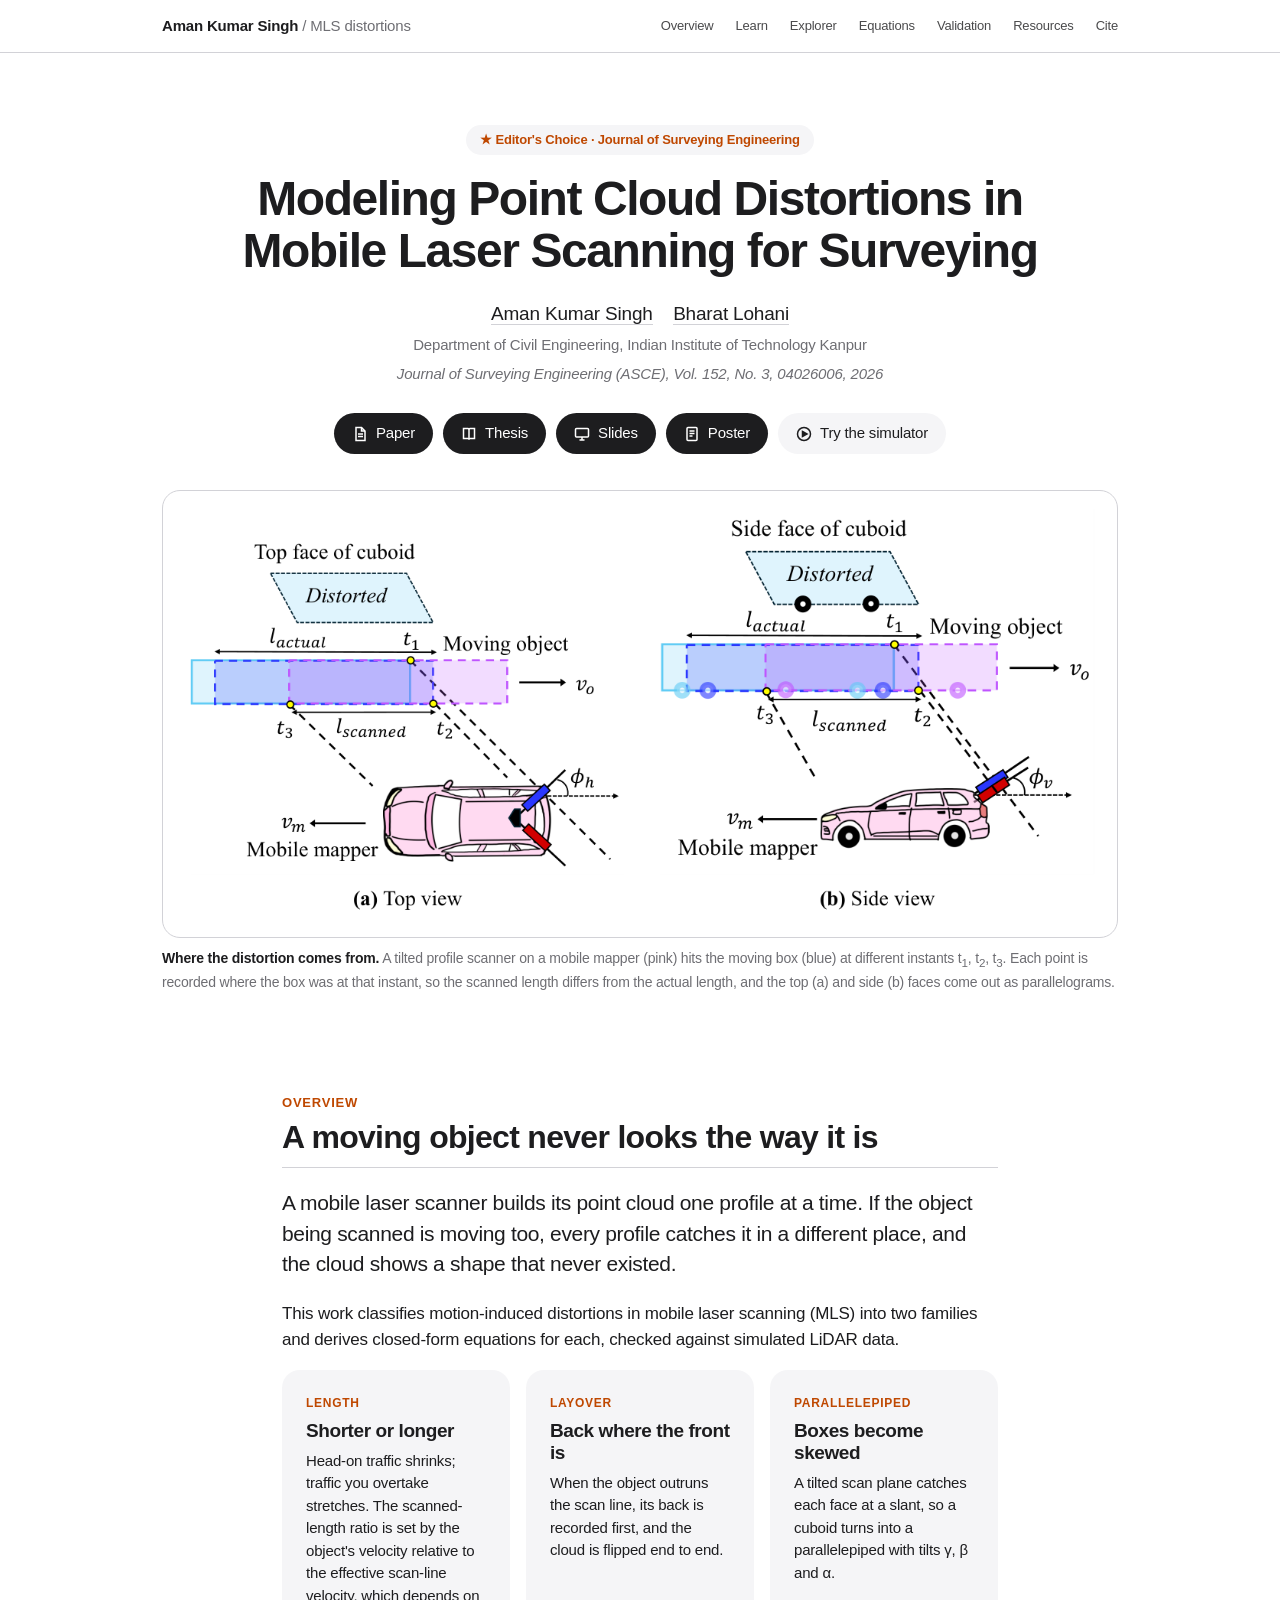
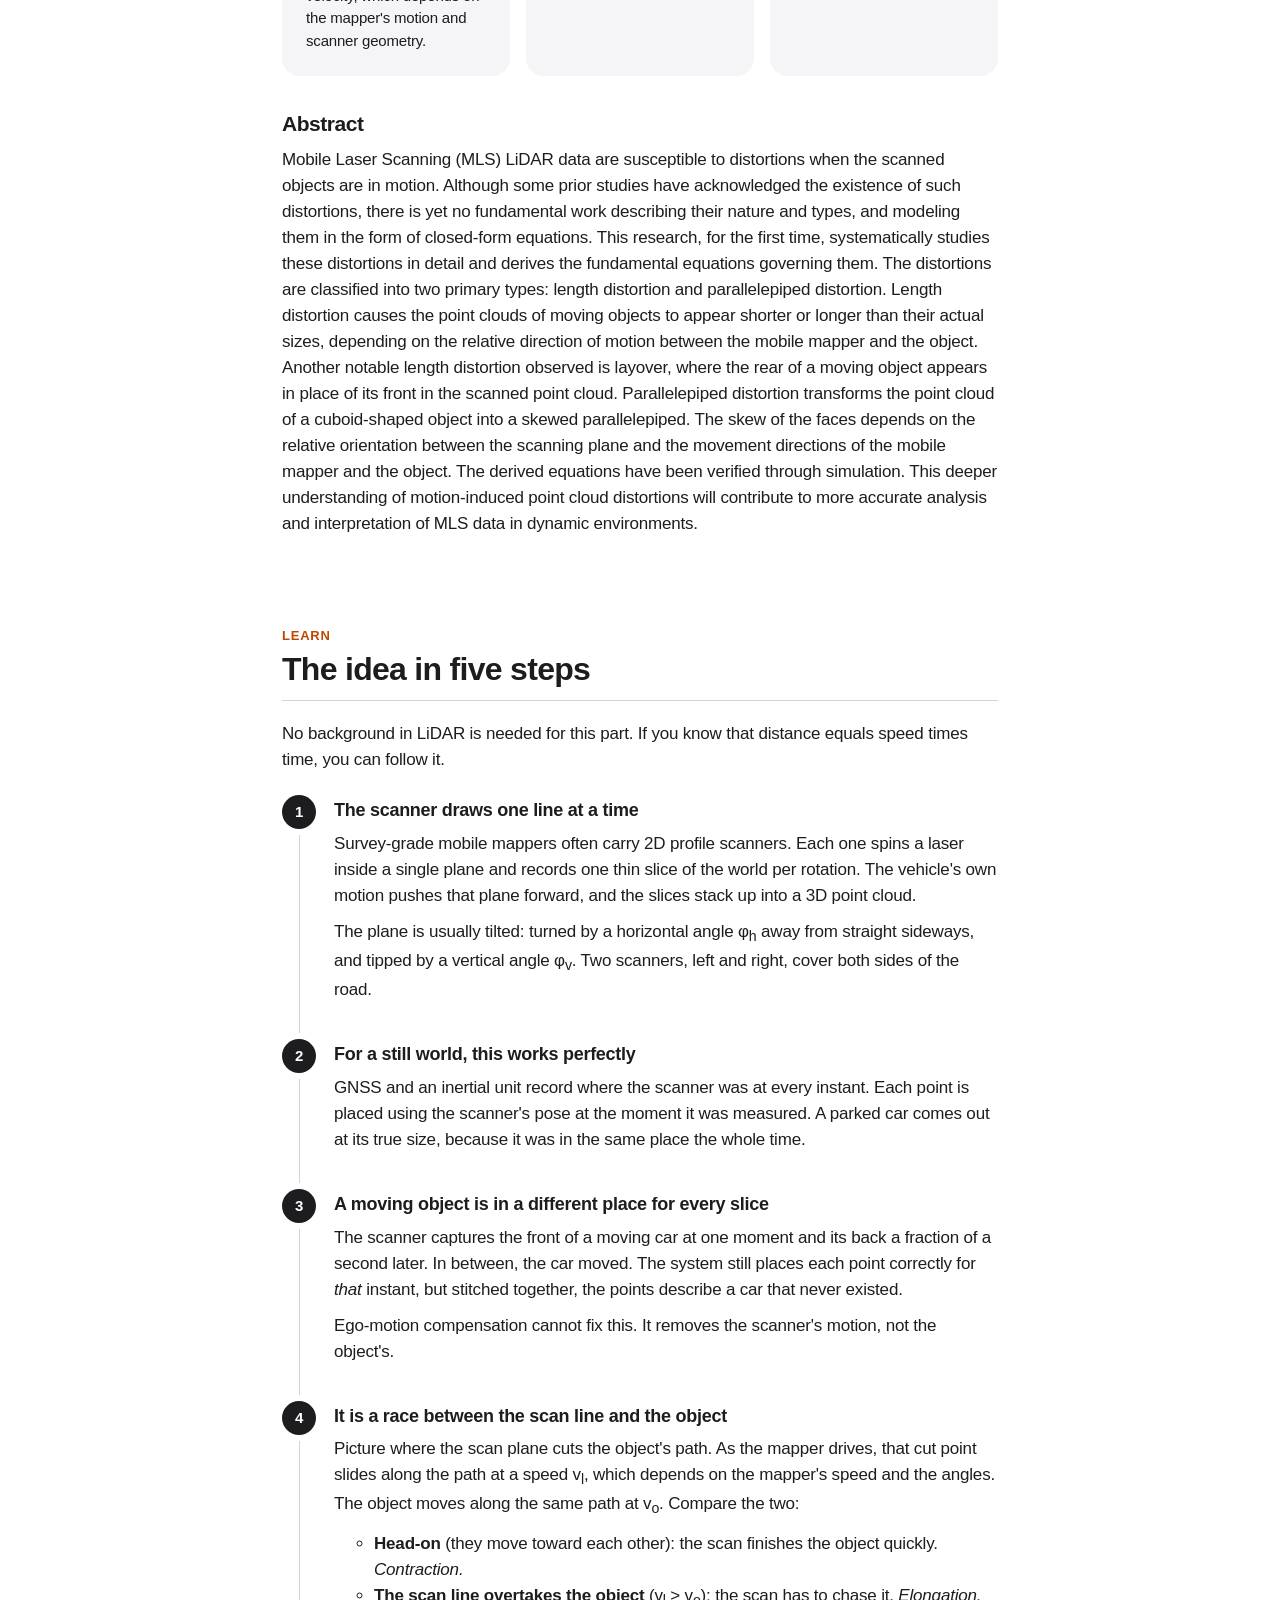
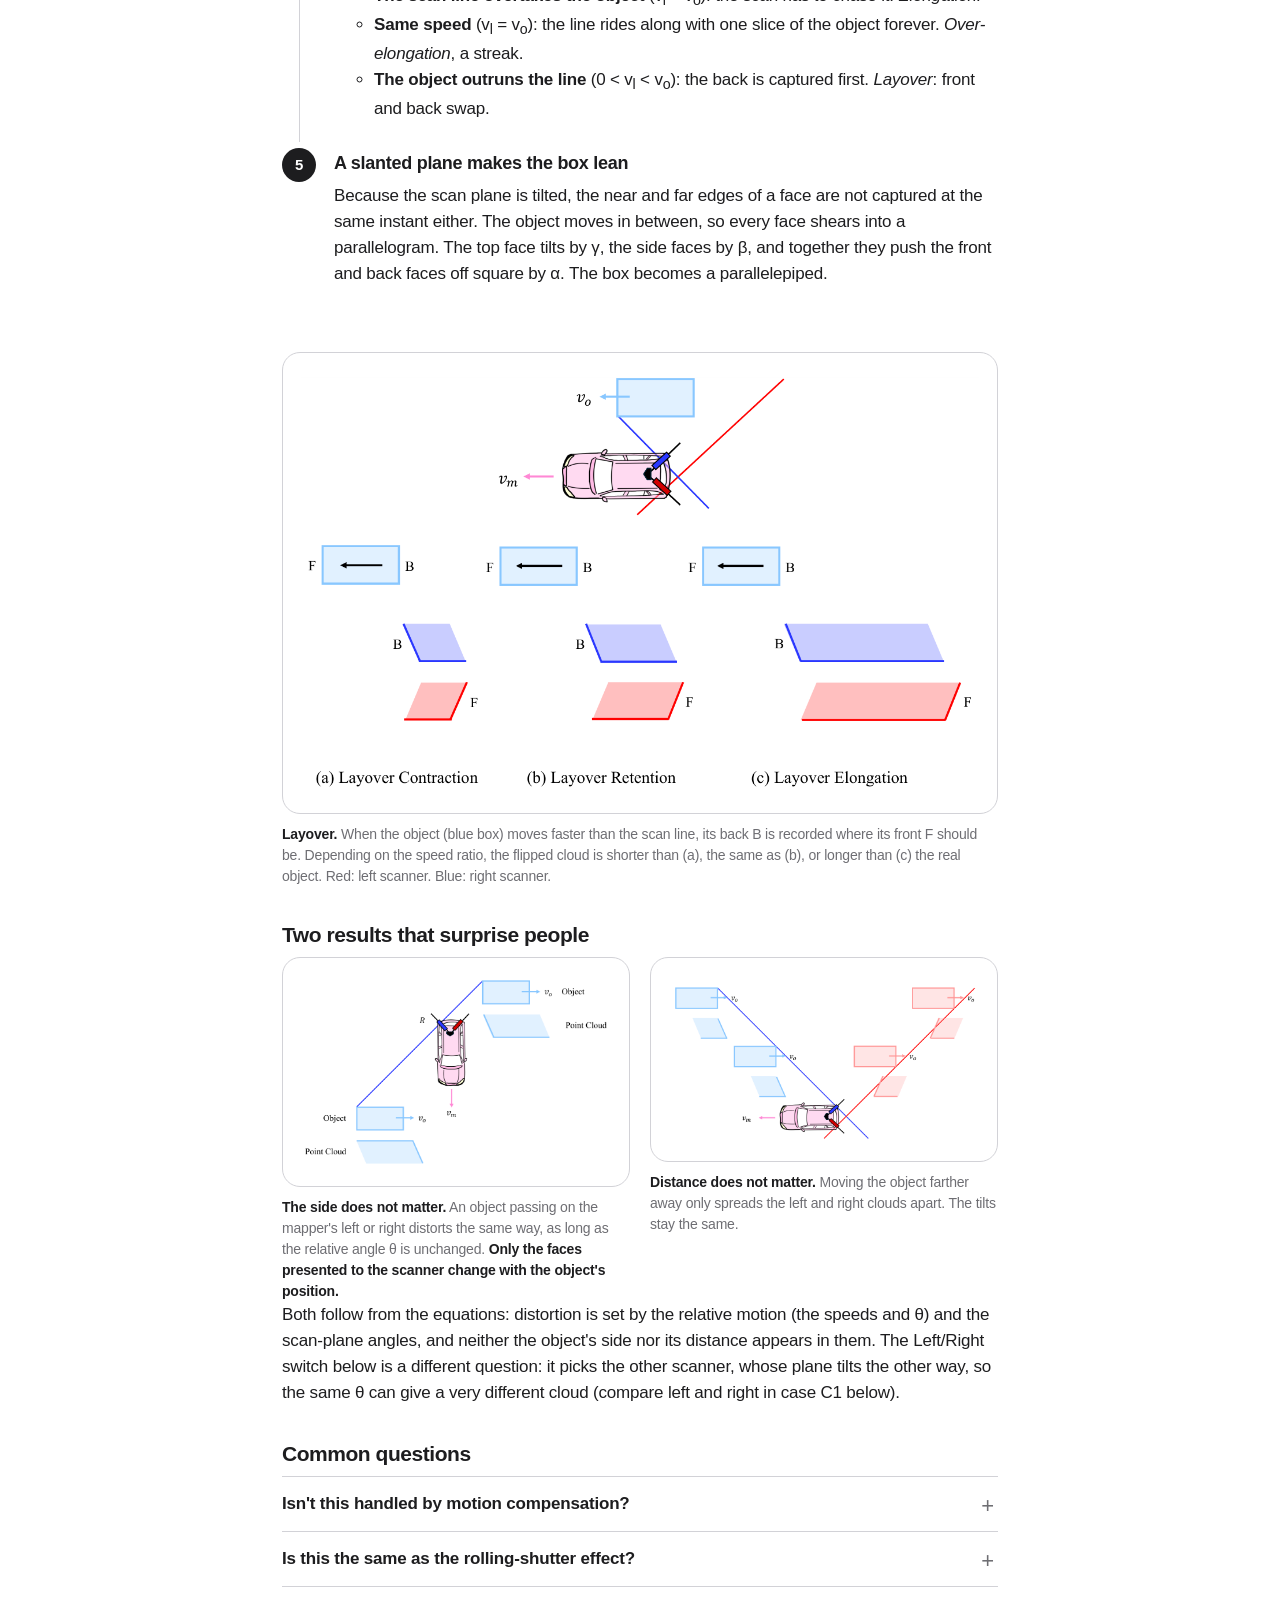
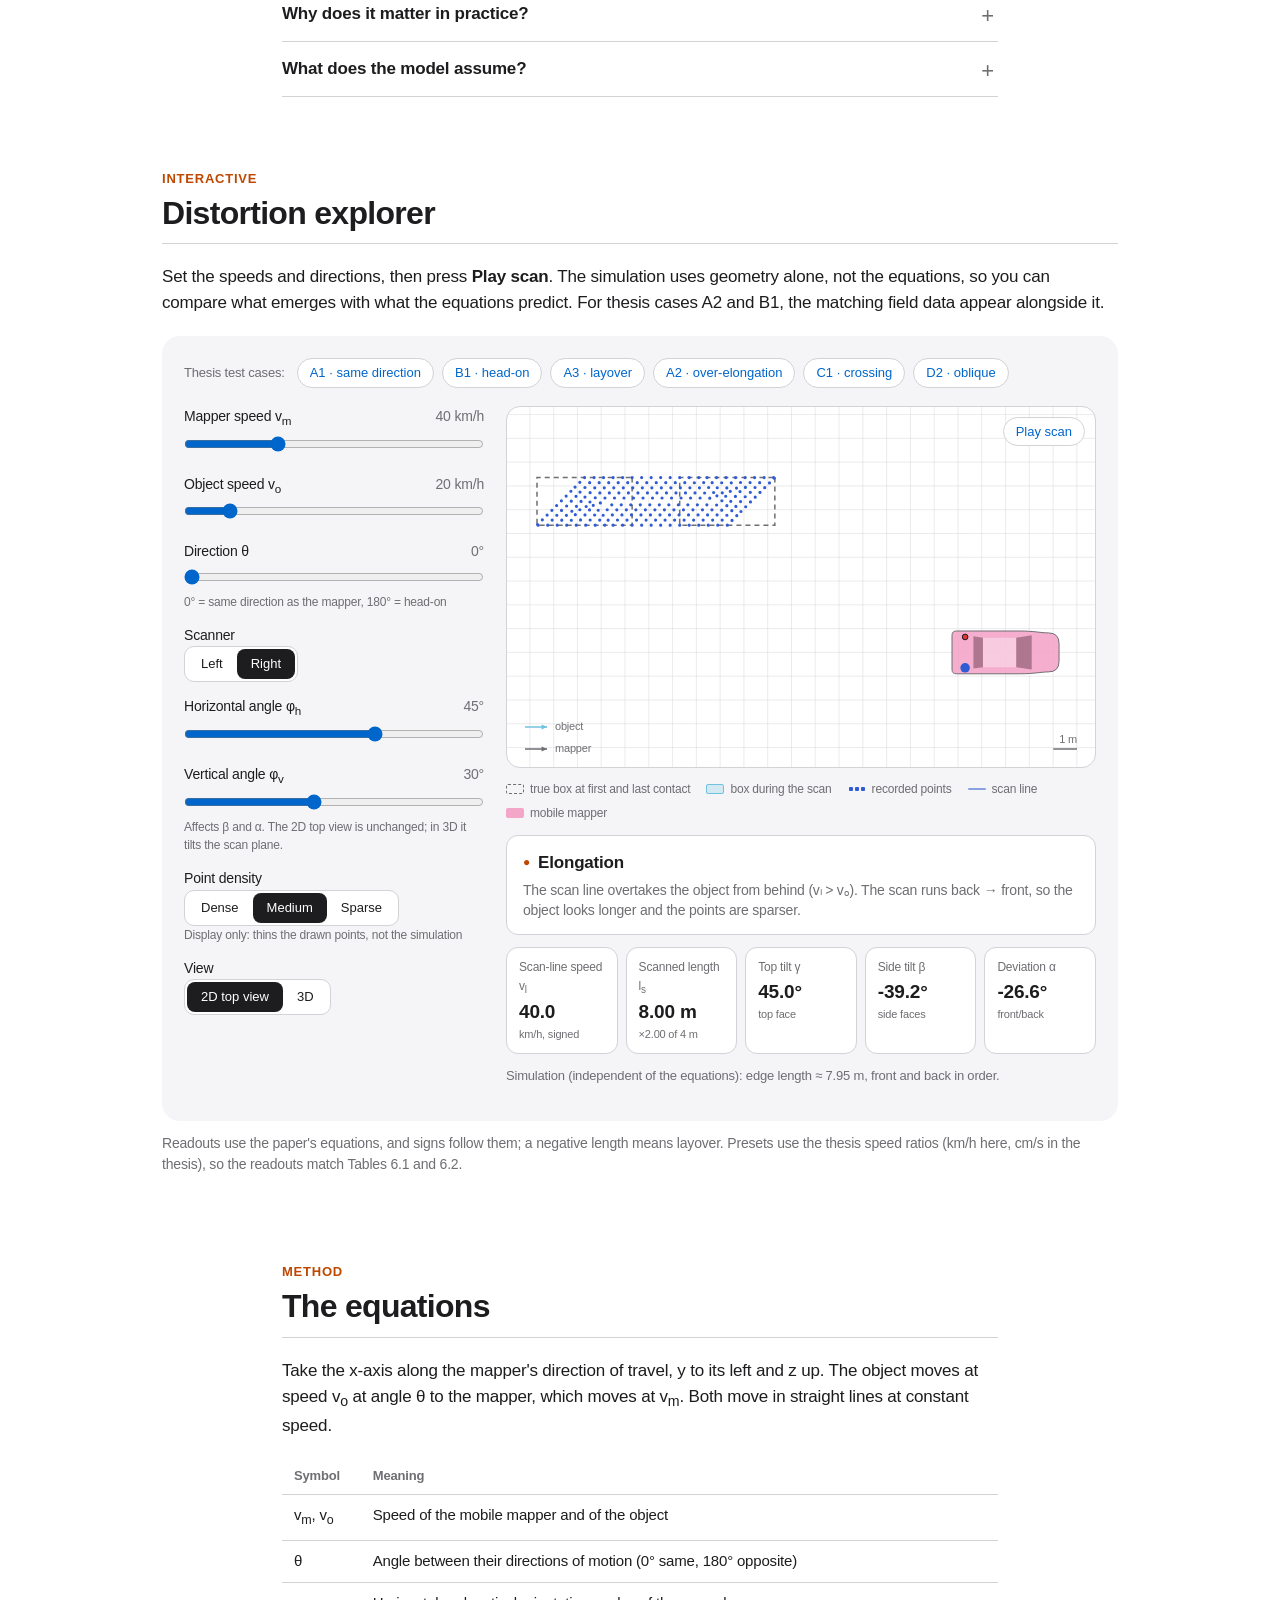
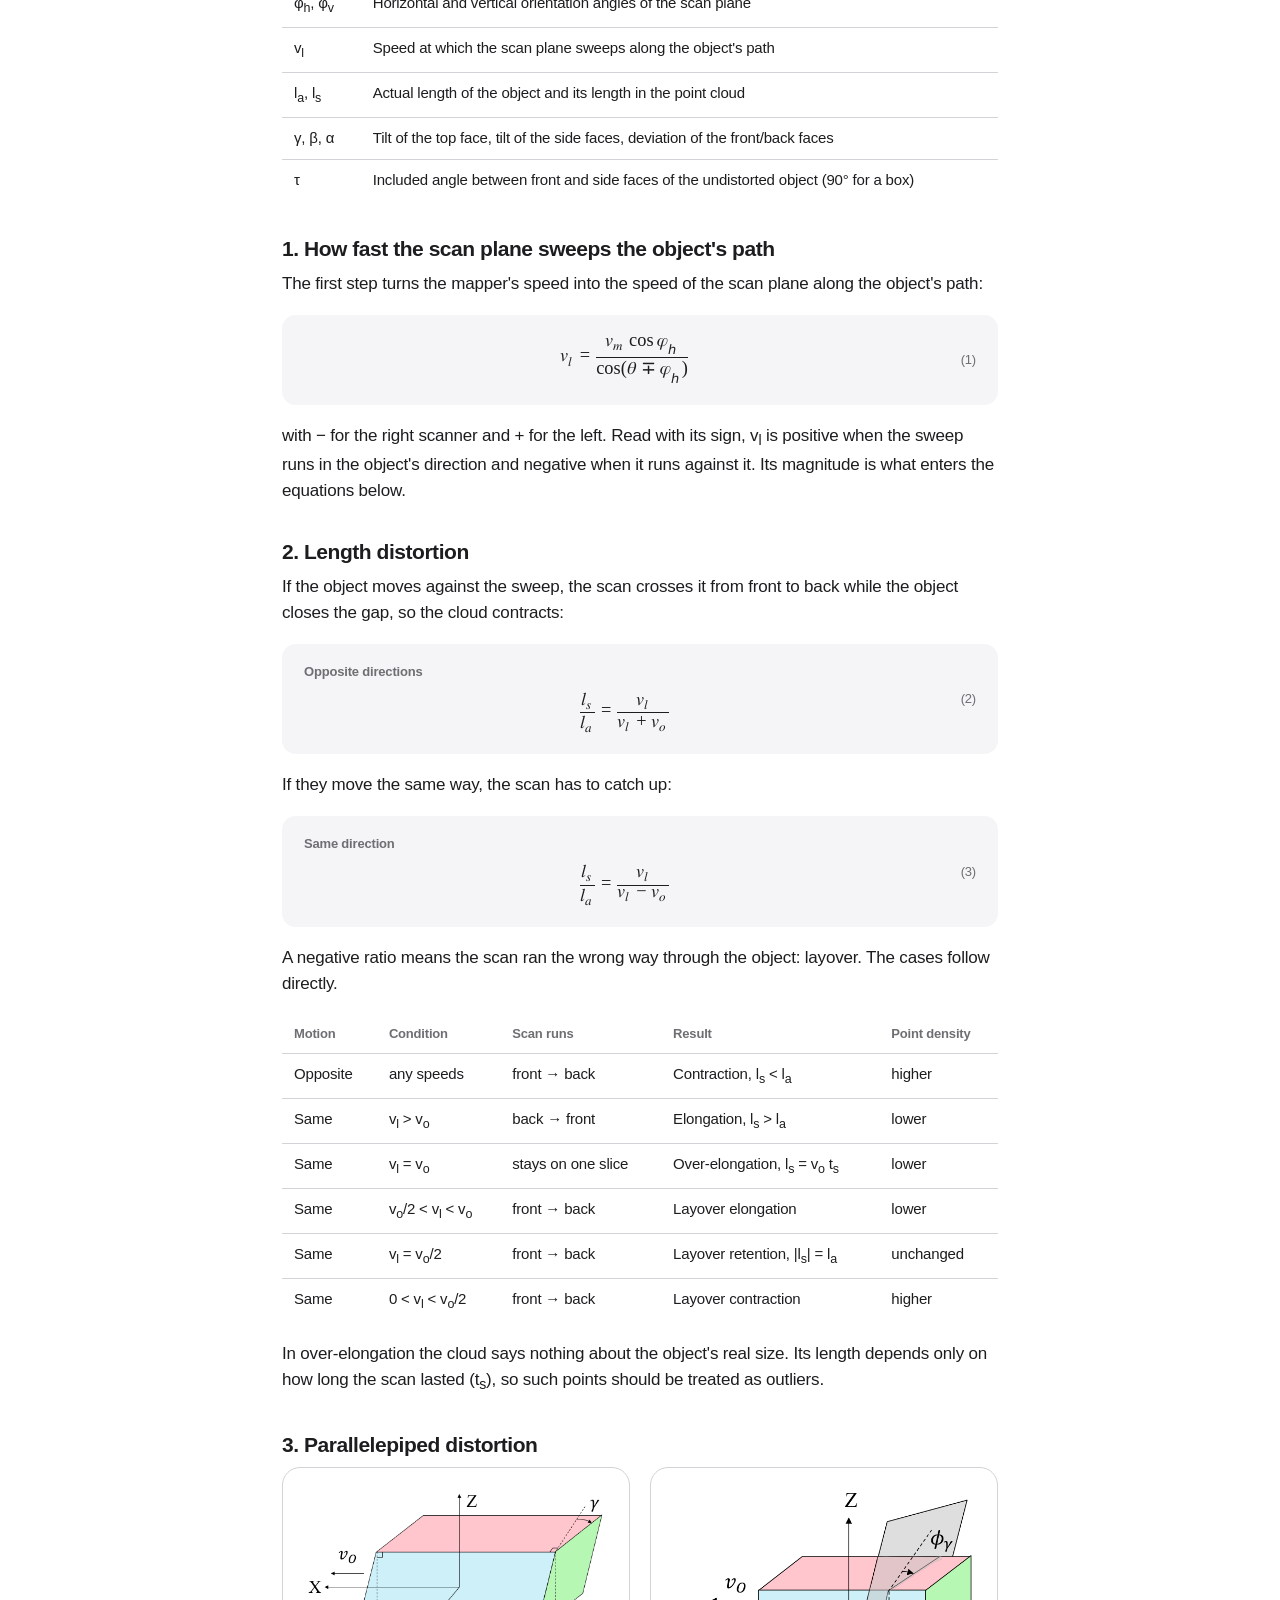
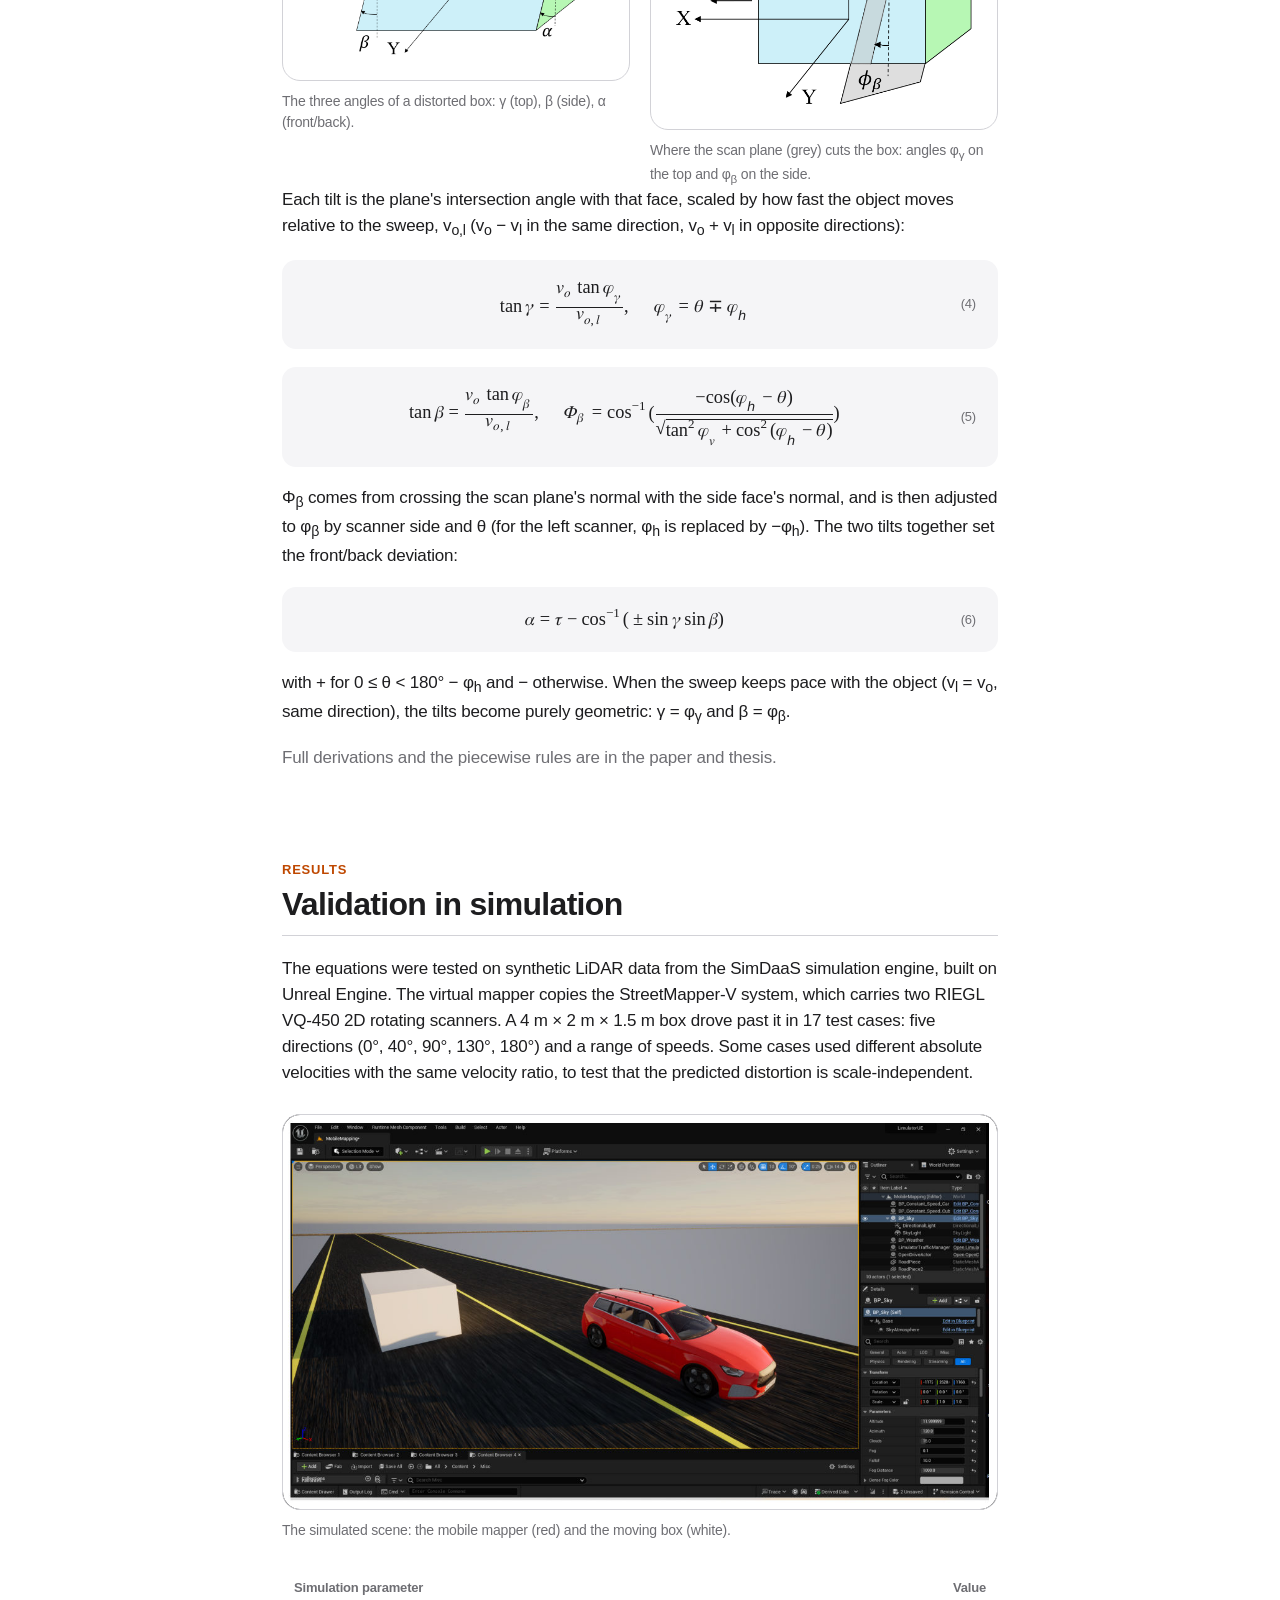
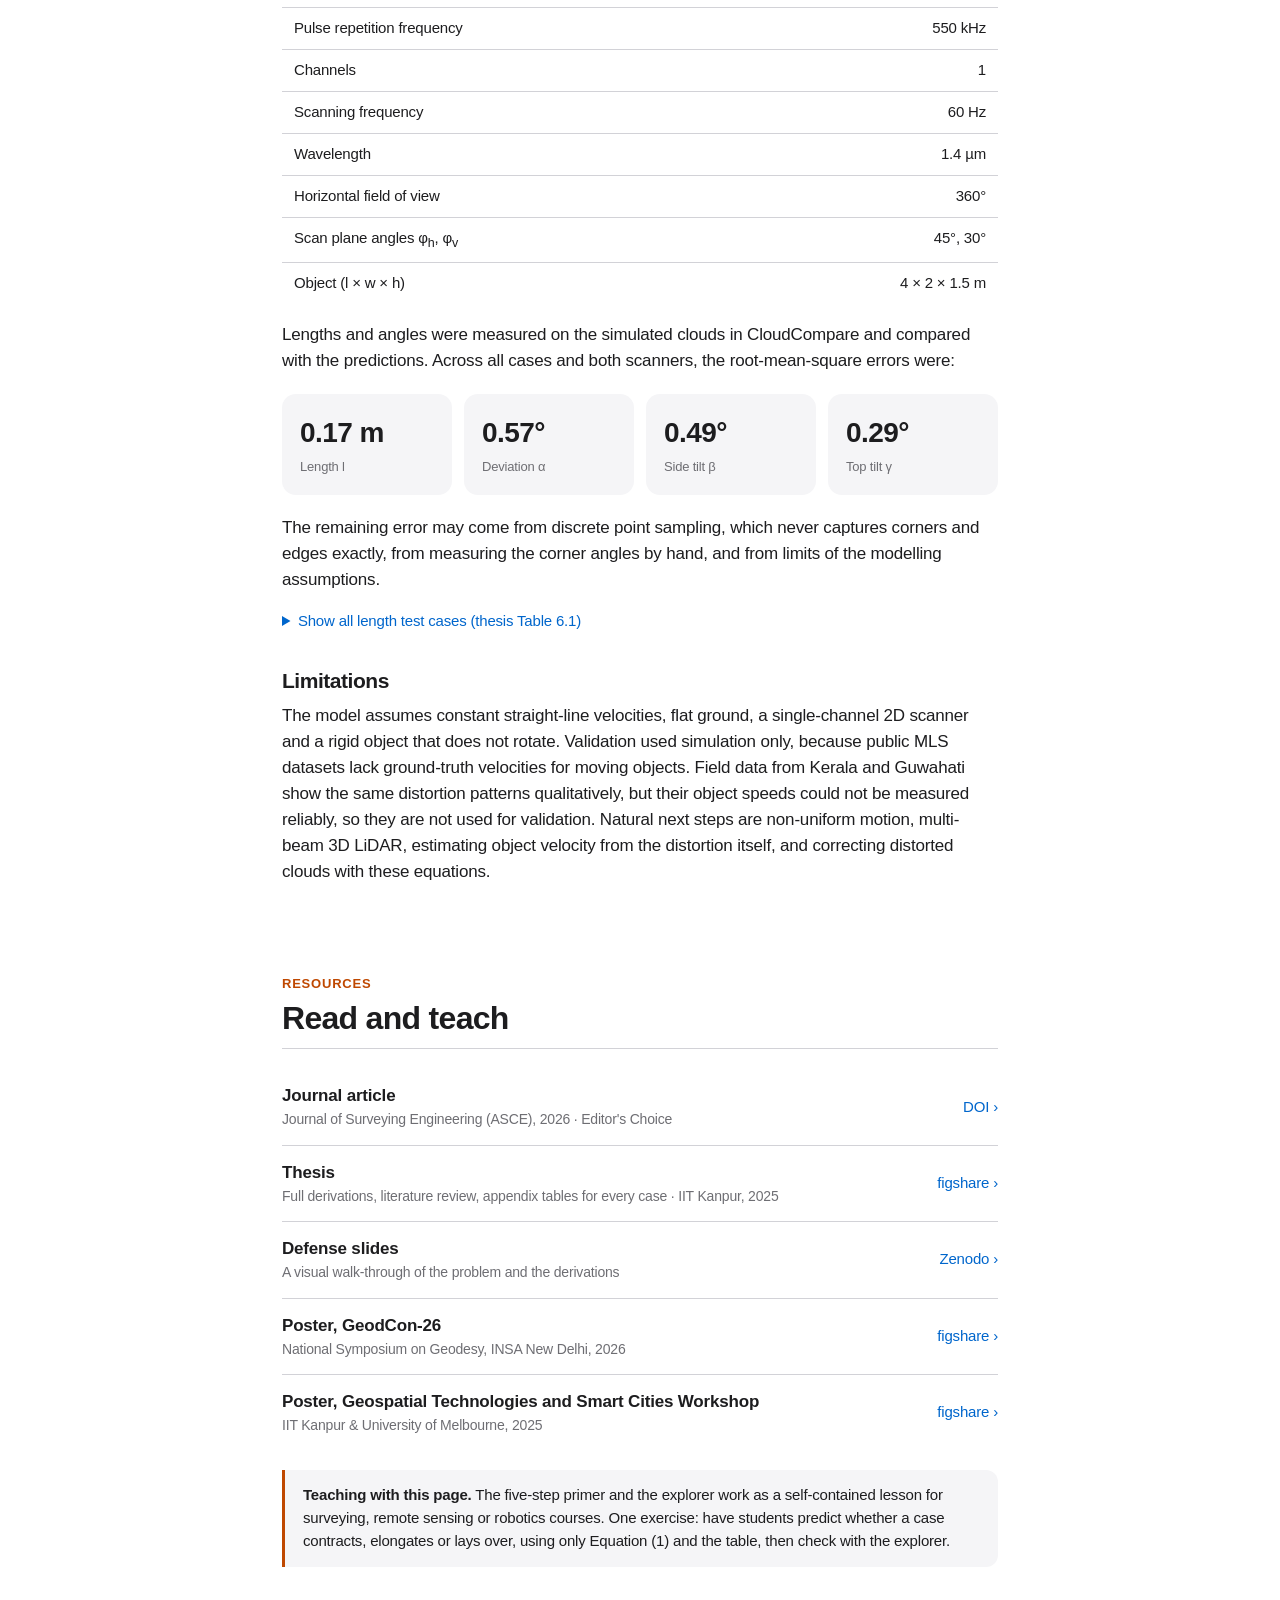
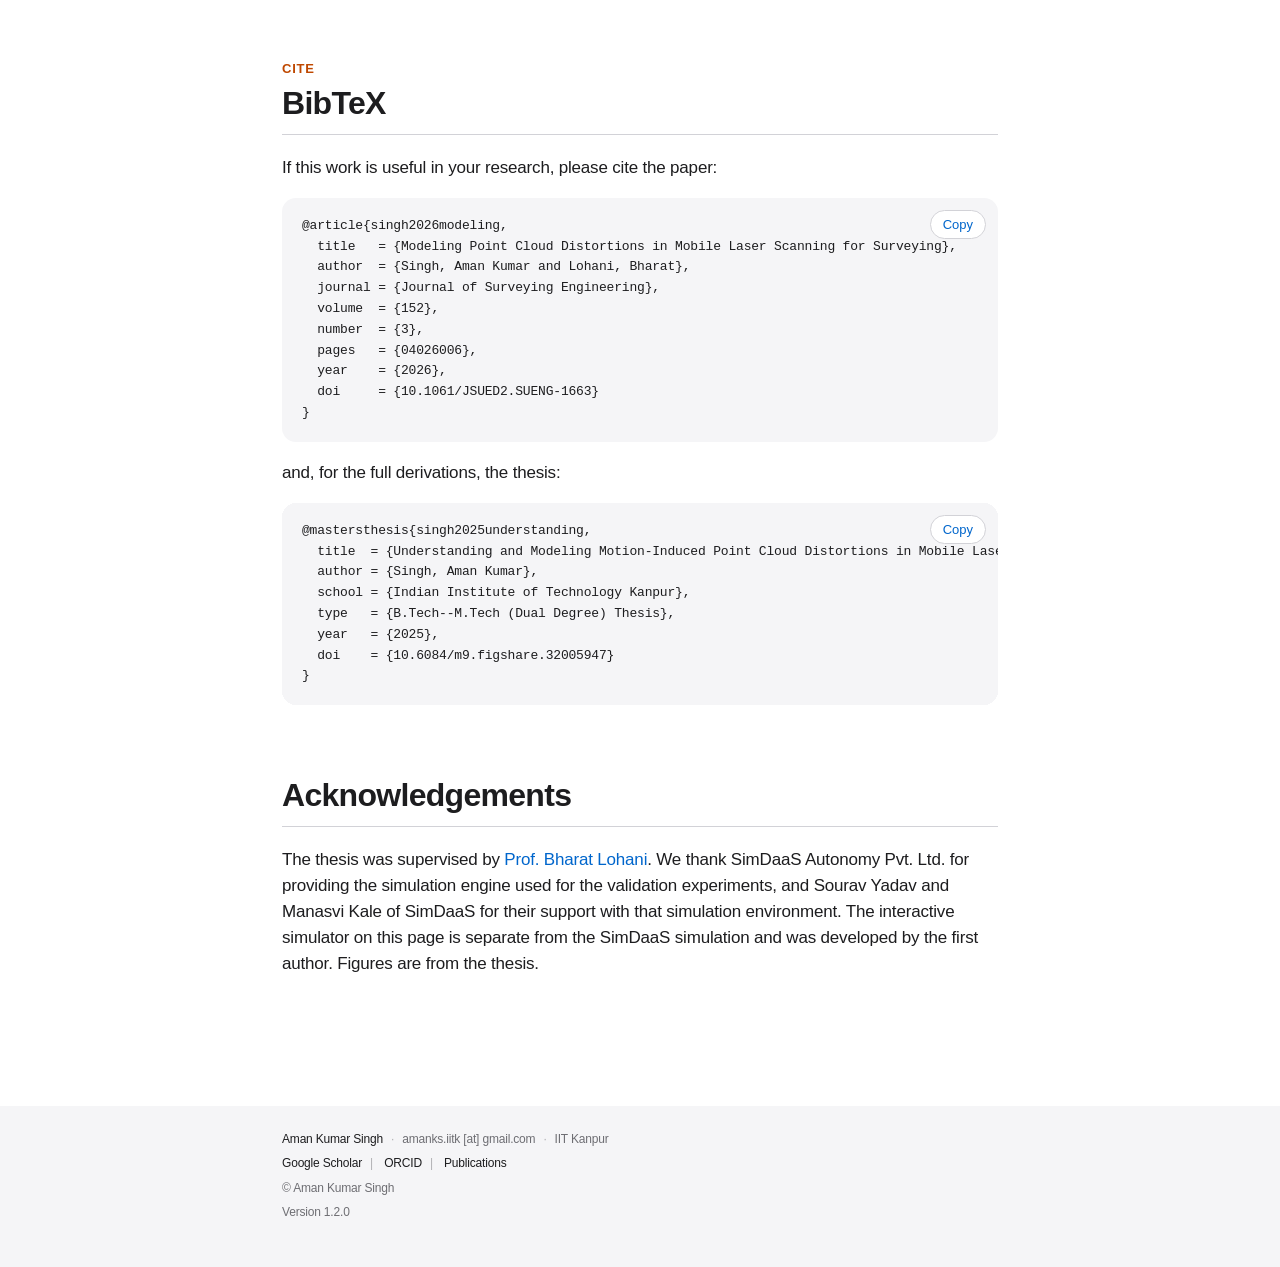
==== index.html @ 18b7f682 "Release v1.2.0" ====
<!DOCTYPE html>
<html lang="en">

<head>
    <!-- ==================== Page info ==================== -->
    <meta charset="utf-8">
    <meta name="viewport" content="width=device-width, initial-scale=1">
    <title>Modeling Point Cloud Distortions in Mobile Laser Scanning | Singh &amp; Lohani</title>
    <meta name="description" content="Why moving objects look shorter, longer, reversed or skewed in mobile laser scanning point clouds, with closed-form equations, an interactive 2D and 3D simulator and a step-by-step primer. Editor's Choice, ASCE Journal of Surveying Engineering, 2026.">
    <meta name="author" content="Aman Kumar Singh">
    <meta property="og:site_name" content="Aman Kumar Singh">
    <meta property="og:type" content="article">
    <meta property="og:title" content="Moving objects in mobile LiDAR point clouds: an interactive simulator">
    <meta property="og:description" content="Set the speed and direction of the mapper and a moving object, press Play scan, and watch the point cloud distort in 2D or 3D. From our paper in the ASCE Journal of Surveying Engineering.">
    <meta property="og:url" content="https://amanks-20.github.io/mls-distortions/">
    <meta property="og:image" content="https://amanks-20.github.io/mls-distortions/static/images/og-card.png">
    <meta property="og:image:width" content="1200">
    <meta property="og:image:height" content="627">
    <meta property="og:image:alt" content="The simulator’s controls (thesis test case buttons, speed, direction and scanner sliders, Play scan) beside a 3D view in which a box moving at the mapper’s speed is recorded as a long streak of blue points between dashed outlines of the box.">
    <meta name="twitter:card" content="summary_large_image">
    <meta name="twitter:title" content="Moving objects in mobile LiDAR point clouds: an interactive simulator">
    <meta name="twitter:description" content="Set the speed and direction of the mapper and a moving object, press Play scan, and watch the point cloud distort in 2D or 3D. From our paper in the ASCE Journal of Surveying Engineering.">
    <meta name="twitter:image" content="https://amanks-20.github.io/mls-distortions/static/images/og-card.png">
    <meta name="twitter:image:alt" content="The simulator’s controls (thesis test case buttons, speed, direction and scanner sliders, Play scan) beside a 3D view in which a box moving at the mapper’s speed is recorded as a long streak of blue points between dashed outlines of the box.">
    <link rel="canonical" href="https://amanks-20.github.io/mls-distortions/">

    <!-- Google Scholar -->
    <meta name="citation_title" content="Modeling Point Cloud Distortions in Mobile Laser Scanning for Surveying">
    <meta name="citation_author" content="Singh, Aman Kumar">
    <meta name="citation_author" content="Lohani, Bharat">
    <meta name="citation_journal_title" content="Journal of Surveying Engineering">
    <meta name="citation_volume" content="152">
    <meta name="citation_issue" content="3">
    <meta name="citation_firstpage" content="04026006">
    <meta name="citation_publication_date" content="2026">
    <meta name="citation_doi" content="10.1061/JSUED2.SUENG-1663">

    <!-- ==================== Assets ==================== -->
    <link rel="icon" href="https://amanks-20.github.io/assets/favicon.ico" sizes="48x48">
    <link rel="apple-touch-icon" href="https://amanks-20.github.io/assets/icons/apple-touch-icon.png">
    <link rel="stylesheet" href="static/css/style.css">
</head>

<body>
    <!-- ==================== Nav ==================== -->
    <nav class="nav" aria-label="Sections">
        <div class="wide">
            <a class="nav-name" href="https://amanks-20.github.io/">Aman Kumar Singh <span>/ MLS distortions</span></a>
            <div class="nav-links">
                <a href="#overview">Overview</a>
                <a href="#learn">Learn</a>
                <a href="#explorer">Explorer</a>
                <a href="#equations">Equations</a>
                <a href="#validation">Validation</a>
                <a href="#resources">Resources</a>
                <a href="#cite">Cite</a>
            </div>
        </div>
    </nav>

    <main>
        <!-- ==================== Header ==================== -->
        <header class="head wide">
            <div class="badge">★ <a href="https://ascelibrary.org/jsued2/su_editors_choice_collection" target="_blank" rel="noopener">Editor's Choice</a> · Journal of Surveying Engineering</div>
            <h1>Modeling Point Cloud Distortions in Mobile Laser Scanning for Surveying</h1>
            <p class="authors">
                <a href="https://amanks-20.github.io/">Aman Kumar Singh</a>
                &nbsp;&nbsp;
                <a href="https://home.iitk.ac.in/~blohani/" target="_blank" rel="noopener">Bharat Lohani</a>
            </p>
            <p class="affil">Department of Civil Engineering, Indian Institute of Technology Kanpur</p>
            <p class="venue">Journal of Surveying Engineering (ASCE), Vol. 152, No. 3, 04026006, 2026</p>

            <div class="buttons">
                <a class="btn" href="https://doi.org/10.1061/JSUED2.SUENG-1663" target="_blank" rel="noopener">
                    <svg viewBox="0 0 16 16" fill="none" stroke="currentColor" stroke-width="1.5" aria-hidden="true"><path d="M4 1.5h5.5L13 5v9.5H4z"/><path d="M9.5 1.5V5H13M6 8h5M6 10.5h5"/></svg>
                    Paper
                </a>
                <a class="btn" href="https://doi.org/10.6084/m9.figshare.32005947" target="_blank" rel="noopener">
                    <svg viewBox="0 0 16 16" fill="none" stroke="currentColor" stroke-width="1.5" aria-hidden="true"><path d="M2.5 2.5h4.5a1.5 1.5 0 0 1 1 .4 1.5 1.5 0 0 1 1-.4h4.5v10H9a1 1 0 0 0-1 1 1 1 0 0 0-1-1H2.5z"/><path d="M8 3v10.5"/></svg>
                    Thesis
                </a>
                <a class="btn" href="https://doi.org/10.5281/zenodo.23734352" target="_blank" rel="noopener">
                    <svg viewBox="0 0 16 16" fill="none" stroke="currentColor" stroke-width="1.5" aria-hidden="true"><rect x="1.5" y="2.5" width="13" height="8.5" rx="1"/><path d="M8 11v3M5.5 14h5"/></svg>
                    Slides
                </a>
                <a class="btn" href="https://doi.org/10.6084/m9.figshare.32005995" target="_blank" rel="noopener">
                    <svg viewBox="0 0 16 16" fill="none" stroke="currentColor" stroke-width="1.5" aria-hidden="true"><rect x="3" y="1.5" width="10" height="13" rx="1"/><path d="M5.5 5h5M5.5 7.5h5M5.5 10h3"/></svg>
                    Poster
                </a>
                <a class="btn ghost" href="#explorer">
                    <svg viewBox="0 0 16 16" fill="none" stroke="currentColor" stroke-width="1.5" aria-hidden="true"><circle cx="8" cy="8" r="6.5"/><path d="M6.5 5.5 11 8l-4.5 2.5z" fill="currentColor"/></svg>
                    Try the simulator
                </a>
            </div>
        </header>

        <!-- ==================== Teaser ==================== -->
        <section class="wide" aria-label="Teaser figure">
            <figure>
                <div class="fig-img"><img src="static/images/genesis.png" width="1200" height="536" alt="Top and side views of a mobile mapper scanning a moving box. The box is drawn at three times t1, t2 and t3; the scanned length is shorter than the actual length, and the top and side faces of the scanned box come out as parallelograms."></div>
                <figcaption><strong>Where the distortion comes from.</strong> A tilted profile scanner on a mobile mapper (pink) hits the moving box (blue) at different instants t<sub>1</sub>, t<sub>2</sub>, t<sub>3</sub>. Each point is recorded where the box was at that instant, so the scanned length differs from the actual length, and the top (a) and side (b) faces come out as parallelograms.</figcaption>
            </figure>
        </section>

        <div class="wrap">
            <!-- ==================== Overview ==================== -->
            <section class="section" id="overview">
                <p class="eyebrow">Overview</p>
                <h2>A moving object never looks the way it is</h2>
                <p class="lead">A mobile laser scanner builds its point cloud one profile at a time. If the object being scanned is moving too, every profile catches it in a different place, and the cloud shows a shape that never existed.</p>
                <p>This work classifies motion-induced distortions in mobile laser scanning (MLS) into two families and derives closed-form equations for each, checked against simulated LiDAR data.</p>

                <div class="cards">
                    <div class="card">
                        <span class="tag">Length</span>
                        <h3>Shorter or longer</h3>
                        <p>Head-on traffic shrinks; traffic you overtake stretches. The scanned-length ratio is set by the object's velocity relative to the effective scan-line velocity, which depends on the mapper's motion and scanner geometry.</p>
                    </div>
                    <div class="card">
                        <span class="tag">Layover</span>
                        <h3>Back where the front is</h3>
                        <p>When the object outruns the scan line, its back is recorded first, and the cloud is flipped end to end.</p>
                    </div>
                    <div class="card">
                        <span class="tag">Parallelepiped</span>
                        <h3>Boxes become skewed</h3>
                        <p>A tilted scan plane catches each face at a slant, so a cuboid turns into a parallelepiped with tilts γ, β and α.</p>
                    </div>
                </div>

                <h3>Abstract</h3>
                <p>Mobile Laser Scanning (MLS) LiDAR data are susceptible to distortions when the scanned objects are in motion. Although some prior studies have acknowledged the existence of such distortions, there is yet no fundamental work describing their nature and types, and modeling them in the form of closed-form equations. This research, for the first time, systematically studies these distortions in detail and derives the fundamental equations governing them. The distortions are classified into two primary types: length distortion and parallelepiped distortion. Length distortion causes the point clouds of moving objects to appear shorter or longer than their actual sizes, depending on the relative direction of motion between the mobile mapper and the object. Another notable length distortion observed is layover, where the rear of a moving object appears in place of its front in the scanned point cloud. Parallelepiped distortion transforms the point cloud of a cuboid-shaped object into a skewed parallelepiped. The skew of the faces depends on the relative orientation between the scanning plane and the movement directions of the mobile mapper and the object. The derived equations have been verified through simulation. This deeper understanding of motion-induced point cloud distortions will contribute to more accurate analysis and interpretation of MLS data in dynamic environments.</p>
            </section>

            <!-- ==================== Learn ==================== -->
            <section class="section" id="learn">
                <p class="eyebrow">Learn</p>
                <h2>The idea in five steps</h2>
                <p>No background in LiDAR is needed for this part. If you know that distance equals speed times time, you can follow it.</p>

                <ol class="steps">
                    <li>
                        <h4>The scanner draws one line at a time</h4>
                        <p>Survey-grade mobile mappers often carry 2D profile scanners. Each one spins a laser inside a single plane and records one thin slice of the world per rotation. The vehicle's own motion pushes that plane forward, and the slices stack up into a 3D point cloud.</p>
                        <p>The plane is usually tilted: turned by a horizontal angle φ<sub>h</sub> away from straight sideways, and tipped by a vertical angle φ<sub>v</sub>. Two scanners, left and right, cover both sides of the road.</p>
                    </li>
                    <li>
                        <h4>For a still world, this works perfectly</h4>
                        <p>GNSS and an inertial unit record where the scanner was at every instant. Each point is placed using the scanner's pose at the moment it was measured. A parked car comes out at its true size, because it was in the same place the whole time.</p>
                    </li>
                    <li>
                        <h4>A moving object is in a different place for every slice</h4>
                        <p>The scanner captures the front of a moving car at one moment and its back a fraction of a second later. In between, the car moved. The system still places each point correctly for <em>that</em> instant, but stitched together, the points describe a car that never existed.</p>
                        <p>Ego-motion compensation cannot fix this. It removes the scanner's motion, not the object's.</p>
                    </li>
                    <li>
                        <h4>It is a race between the scan line and the object</h4>
                        <p>Picture where the scan plane cuts the object's path. As the mapper drives, that cut point slides along the path at a speed v<sub>l</sub>, which depends on the mapper's speed and the angles. The object moves along the same path at v<sub>o</sub>. Compare the two:</p>
                        <ul>
                            <li><strong>Head-on</strong> (they move toward each other): the scan finishes the object quickly. <em>Contraction.</em></li>
                            <li><strong>The scan line overtakes the object</strong> (v<sub>l</sub> &gt; v<sub>o</sub>): the scan has to chase it. <em>Elongation.</em></li>
                            <li><strong>Same speed</strong> (v<sub>l</sub> = v<sub>o</sub>): the line rides along with one slice of the object forever. <em>Over-elongation</em>, a streak.</li>
                            <li><strong>The object outruns the line</strong> (0 &lt; v<sub>l</sub> &lt; v<sub>o</sub>): the back is captured first. <em>Layover</em>: front and back swap.</li>
                        </ul>
                    </li>
                    <li>
                        <h4>A slanted plane makes the box lean</h4>
                        <p>Because the scan plane is tilted, the near and far edges of a face are not captured at the same instant either. The object moves in between, so every face shears into a parallelogram. The top face tilts by γ, the side faces by β, and together they push the front and back faces off square by α. The box becomes a parallelepiped.</p>
                    </li>
                </ol>

                <figure>
                    <div class="fig-img"><img src="static/images/layover.png" width="1174" height="734" loading="lazy" alt="Top: a mobile mapper with red and blue scan planes overtaken by a faster object. Bottom: for three speed ratios the scanned clouds have front F and back B swapped, with the length shrinking, staying the same, or growing."></div>
                    <figcaption><strong>Layover.</strong> When the object (blue box) moves faster than the scan line, its back B is recorded where its front F should be. Depending on the speed ratio, the flipped cloud is shorter than (a), the same as (b), or longer than (c) the real object. Red: left scanner. Blue: right scanner.</figcaption>
                </figure>

                <h3>Two results that surprise people</h3>
                <div class="fig-row">
                    <figure>
                        <div class="fig-img"><img src="static/images/scan-side.png" width="948" height="586" loading="lazy" alt="The same relative motion scanned from either side of the mapper produces identical distorted point clouds."></div>
                        <figcaption><strong>The side does not matter.</strong> An object passing on the mapper's left or right distorts the same way, as long as the relative angle θ is unchanged. <strong>Only the faces presented to the scanner change with the object's position.</strong></figcaption>
                    </figure>
                    <figure>
                        <div class="fig-img"><img src="static/images/scan-distance.png" width="988" height="533" loading="lazy" alt="Objects at increasing distances from the mapper produce point clouds with the same tilts, only farther apart."></div>
                        <figcaption><strong>Distance does not matter.</strong> Moving the object farther away only spreads the left and right clouds apart. The tilts stay the same.</figcaption>
                    </figure>
                </div>
                <p>Both follow from the equations: distortion is set by the relative motion (the speeds and θ) and the scan-plane angles, and neither the object's side nor its distance appears in them. The Left/Right switch below is a different question: it picks the other scanner, whose plane tilts the other way, so the same θ can give a very different cloud (compare left and right in case C1 below).</p>

                <h3>Common questions</h3>
                <details class="faq">
                    <summary>Isn't this handled by motion compensation?</summary>
                    <p>No. Compensation removes the scanner's own motion, not the object's. Correcting a moving object needs its motion, known or estimated; these equations describe what that motion does to the cloud.</p>
                </details>
                <details class="faq">
                    <summary>Is this the same as the rolling-shutter effect?</summary>
                    <p>It is a close analogy: both arise because a scene is captured over time rather than all at once. Here the distortion comes from an object's motion relative to a moving scanner that builds the cloud profile by profile.</p>
                </details>
                <details class="faq">
                    <summary>Why does it matter in practice?</summary>
                    <p>Lengths read from MLS data can be wrong by metres, and skewed boxes can mislead object detection, tracking and mapping. Knowing the distortion lets you predict and flag it. When the object's velocity is known or estimated, the equations can be inverted to recover its true shape; the length of an over-elongated cloud cannot be recovered.</p>
                </details>
                <details class="faq">
                    <summary>What does the model assume?</summary>
                    <p>Constant, straight-line velocities for both the mapper and the object; fixed scanner angles; flat ground; a single-channel 2D rotating scanner fast enough that each rotation is effectively instantaneous; and a rigid box-shaped object that does not rotate.</p>
                </details>
            </section>
        </div>

        <!-- ==================== Explorer ==================== -->
        <section class="section wide" id="explorer">
            <p class="eyebrow">Interactive</p>
            <h2>Distortion explorer</h2>
            <p>Set the speeds and directions, then press <strong>Play scan</strong>. The simulation uses geometry alone, not the equations, so you can compare what emerges with what the equations predict. For thesis cases A2 and B1, the matching field data appear alongside it.</p>

            <div class="explorer" id="explorer-app">
                <div class="presets" role="group" aria-label="Test cases from the paper">
                    <span>Thesis test cases:</span>
                    <button type="button" class="pill" data-preset="A1" aria-pressed="false">A1 · same direction</button>
                    <button type="button" class="pill" data-preset="B1" aria-pressed="false">B1 · head-on</button>
                    <button type="button" class="pill" data-preset="A3" aria-pressed="false">A3 · layover</button>
                    <button type="button" class="pill" data-preset="A2" aria-pressed="false">A2 · over-elongation</button>
                    <button type="button" class="pill" data-preset="C1" aria-pressed="false">C1 · crossing</button>
                    <button type="button" class="pill" data-preset="D2" aria-pressed="false">D2 · oblique</button>
                </div>

                <div class="ex-grid">
                    <div class="controls">
                        <div class="ctrl">
                            <label for="ex-vm"><span>Mapper speed v<sub>m</sub></span> <output for="ex-vm"></output></label>
                            <input id="ex-vm" type="range" min="5" max="120" step="1" value="40">
                        </div>
                        <div class="ctrl">
                            <label for="ex-vo"><span>Object speed v<sub>o</sub></span> <output for="ex-vo"></output></label>
                            <input id="ex-vo" type="range" min="0" max="150" step="1" value="20">
                        </div>
                        <div class="ctrl">
                            <label for="ex-theta"><span>Direction θ</span> <output for="ex-theta"></output></label>
                            <input id="ex-theta" type="range" min="0" max="180" step="1" value="0">
                            <span class="hint">0° = same direction as the mapper, 180° = head-on</span>
                        </div>
                        <div class="ctrl">
                            <label>Scanner</label>
                            <div class="seg" role="group" aria-label="Scanner side">
                                <button type="button" data-side="L" aria-pressed="false">Left</button>
                                <button type="button" data-side="R" aria-pressed="true">Right</button>
                            </div>
                        </div>
                        <div class="ctrl">
                            <label for="ex-phih"><span>Horizontal angle φ<sub>h</sub></span> <output for="ex-phih"></output></label>
                            <input id="ex-phih" type="range" min="0" max="70" step="1" value="45">
                        </div>
                        <div class="ctrl">
                            <label for="ex-phiv"><span>Vertical angle φ<sub>v</sub></span> <output for="ex-phiv"></output></label>
                            <input id="ex-phiv" type="range" min="0" max="70" step="1" value="30">
                            <span class="hint">Affects β and α. The 2D top view is unchanged; in 3D it tilts the scan plane.</span>
                        </div>
                        <div class="ctrl">
                            <label>Point density</label>
                            <div class="seg" role="group" aria-label="Point density (display only)">
                                <button type="button" data-density="dense" aria-pressed="false">Dense</button>
                                <button type="button" data-density="medium" aria-pressed="true">Medium</button>
                                <button type="button" data-density="sparse" aria-pressed="false">Sparse</button>
                            </div>
                            <span class="hint">Display only: thins the drawn points, not the simulation</span>
                        </div>
                        <div class="ctrl">
                            <label>View</label>
                            <div class="seg" role="group" aria-label="View">
                                <button type="button" data-view="2d" aria-pressed="true">2D top view</button>
                                <button type="button" data-view="3d" aria-pressed="false">3D</button>
                            </div>
                        </div>
                    </div>

                    <div class="stage">
                        <div class="canvas-row">
                            <div class="canvas-col">
                                <div class="canvas-box">
                                    <canvas aria-label="Top-view simulation of the scan" role="img"></canvas>
                                    <div class="canvas-tools"><button type="button" class="pill" id="ex-3d-plane" aria-pressed="true" hidden>Scan plane</button> <button type="button" class="pill" id="ex-3d-reset" hidden>Reset view</button> <button type="button" class="pill" id="ex-play">Play scan</button></div>
                                </div>
                                <div class="ex3d-notes" id="ex-3d-notes" hidden>
                                    <p class="ex3d-warn" id="ex-3d-notop" role="status" hidden>The scan plane misses the top face at this angle.</p>
                                </div>
                                <div class="legend" aria-hidden="true">
                                    <span><i class="l-obj"></i>true box at first and last contact</span>
                                    <span><i class="l-now"></i>box during the scan</span>
                                    <span><i class="l-pts" id="ex-pts-swatch"></i>recorded points</span>
                                    <span><i class="l-line" id="ex-line-swatch"></i>scan line</span>
                                    <span><i class="l-map"></i>mobile mapper</span>
                                    <span id="ex-legend-plane" hidden><i class="l-plane"></i><span class="l-plane-text">scan plane (right, blue)</span></span>
                                </div>
                            </div>

                            <aside class="field" id="ex-field" aria-labelledby="ex-field-title">
                                <h3 id="ex-field-title">Observed in the field</h3>
                                <div class="field-body" id="ex-field-body" aria-live="polite">
                                    <p class="field-empty">Field examples are shown for the thesis test cases (A2, B1).</p>
                                </div>
                            </aside>
                        </div>

                        <div class="regime" id="ex-regime" aria-live="polite">
                            <div class="name"></div>
                            <p></p>
                        </div>

                        <div class="readouts">
                            <div class="readout"><span class="k">Scan-line speed v<sub>l</sub></span><span class="v" id="ex-vl"></span><span class="s">km/h, signed</span></div>
                            <div class="readout"><span class="k">Scanned length l<sub>s</sub></span><span class="v" id="ex-ls"></span><span class="s" id="ex-ratio"></span></div>
                            <div class="readout"><span class="k">Top tilt γ</span><span class="v" id="ex-gamma"></span><span class="s">top face</span></div>
                            <div class="readout"><span class="k">Side tilt β</span><span class="v" id="ex-beta"></span><span class="s">side faces</span></div>
                            <div class="readout"><span class="k">Deviation α</span><span class="v" id="ex-alpha"></span><span class="s">front/back</span></div>
                        </div>
                        <p class="check" id="ex-check"></p>
                    </div>
                </div>
            </div>
            <p class="muted" style="font-size:14px;margin-top:12px">Readouts use the paper's equations, and signs follow them; a negative length means layover. Presets use the thesis speed ratios (km/h here, cm/s in the thesis), so the readouts match Tables 6.1 and 6.2.</p>
            <noscript><p class="note">The explorer needs JavaScript. The equations below give the same results.</p></noscript>
        </section>

        <div class="wrap">
            <!-- ==================== Equations ==================== -->
            <section class="section" id="equations">
                <p class="eyebrow">Method</p>
                <h2>The equations</h2>
                <p>Take the x-axis along the mapper's direction of travel, y to its left and z up. The object moves at speed v<sub>o</sub> at angle θ to the mapper, which moves at v<sub>m</sub>. Both move in straight lines at constant speed.</p>

                <div class="table-wrap">
                    <table>
                        <thead><tr><th>Symbol</th><th>Meaning</th></tr></thead>
                        <tbody>
                            <tr><td>v<sub>m</sub>, v<sub>o</sub></td><td>Speed of the mobile mapper and of the object</td></tr>
                            <tr><td>θ</td><td>Angle between their directions of motion (0° same, 180° opposite)</td></tr>
                            <tr><td>φ<sub>h</sub>, φ<sub>v</sub></td><td>Horizontal and vertical orientation angles of the scan plane</td></tr>
                            <tr><td>v<sub>l</sub></td><td>Speed at which the scan plane sweeps along the object's path</td></tr>
                            <tr><td>l<sub>a</sub>, l<sub>s</sub></td><td>Actual length of the object and its length in the point cloud</td></tr>
                            <tr><td>γ, β, α</td><td>Tilt of the top face, tilt of the side faces, deviation of the front/back faces</td></tr>
                            <tr><td>τ</td><td>Included angle between front and side faces of the undistorted object (90° for a box)</td></tr>
                        </tbody>
                    </table>
                </div>

                <h3>1. How fast the scan plane sweeps the object's path</h3>
                <p>The first step turns the mapper's speed into the speed of the scan plane along the object's path:</p>
                <div class="eq">
                    <math display="block"><msub><mi>v</mi><mi>l</mi></msub><mo>=</mo><mfrac><mrow><msub><mi>v</mi><mi>m</mi></msub><mspace width="0.2em"/><mi>cos</mi><mspace width="0.17em"/><msub><mi>φ</mi><mi>h</mi></msub></mrow><mrow><mi>cos</mi><mo stretchy="false">(</mo><mi>θ</mi><mo>∓</mo><msub><mi>φ</mi><mi>h</mi></msub><mo stretchy="false">)</mo></mrow></mfrac></math>
                    <span class="num">(1)</span>
                </div>
                <p>with − for the right scanner and + for the left. Read with its sign, v<sub>l</sub> is positive when the sweep runs in the object's direction and negative when it runs against it. Its magnitude is what enters the equations below.</p>

                <h3>2. Length distortion</h3>
                <p>If the object moves against the sweep, the scan crosses it from front to back while the object closes the gap, so the cloud contracts:</p>
                <div class="eq">
                    <div><span class="eq-label">Opposite directions</span>
                    <math display="block"><mfrac><msub><mi>l</mi><mi>s</mi></msub><msub><mi>l</mi><mi>a</mi></msub></mfrac><mo>=</mo><mfrac><msub><mi>v</mi><mi>l</mi></msub><mrow><msub><mi>v</mi><mi>l</mi></msub><mo>+</mo><msub><mi>v</mi><mi>o</mi></msub></mrow></mfrac></math></div>
                    <span class="num">(2)</span>
                </div>
                <p>If they move the same way, the scan has to catch up:</p>
                <div class="eq">
                    <div><span class="eq-label">Same direction</span>
                    <math display="block"><mfrac><msub><mi>l</mi><mi>s</mi></msub><msub><mi>l</mi><mi>a</mi></msub></mfrac><mo>=</mo><mfrac><msub><mi>v</mi><mi>l</mi></msub><mrow><msub><mi>v</mi><mi>l</mi></msub><mo>−</mo><msub><mi>v</mi><mi>o</mi></msub></mrow></mfrac></math></div>
                    <span class="num">(3)</span>
                </div>
                <p>A negative ratio means the scan ran the wrong way through the object: layover. The cases follow directly.</p>

                <div class="table-wrap">
                    <table>
                        <thead><tr><th>Motion</th><th>Condition</th><th>Scan runs</th><th>Result</th><th>Point density</th></tr></thead>
                        <tbody>
                            <tr><td>Opposite</td><td>any speeds</td><td>front → back</td><td>Contraction, l<sub>s</sub> &lt; l<sub>a</sub></td><td>higher</td></tr>
                            <tr><td>Same</td><td>v<sub>l</sub> &gt; v<sub>o</sub></td><td>back → front</td><td>Elongation, l<sub>s</sub> &gt; l<sub>a</sub></td><td>lower</td></tr>
                            <tr><td>Same</td><td>v<sub>l</sub> = v<sub>o</sub></td><td>stays on one slice</td><td>Over-elongation, l<sub>s</sub> = v<sub>o</sub> t<sub>s</sub></td><td>lower</td></tr>
                            <tr><td>Same</td><td>v<sub>o</sub>/2 &lt; v<sub>l</sub> &lt; v<sub>o</sub></td><td>front → back</td><td>Layover elongation</td><td>lower</td></tr>
                            <tr><td>Same</td><td>v<sub>l</sub> = v<sub>o</sub>/2</td><td>front → back</td><td>Layover retention, |l<sub>s</sub>| = l<sub>a</sub></td><td>unchanged</td></tr>
                            <tr><td>Same</td><td>0 &lt; v<sub>l</sub> &lt; v<sub>o</sub>/2</td><td>front → back</td><td>Layover contraction</td><td>higher</td></tr>
                        </tbody>
                    </table>
                </div>
                <p>In over-elongation the cloud says nothing about the object's real size. Its length depends only on how long the scan lasted (t<sub>s</sub>), so such points should be treated as outliers.</p>

                <h3>3. Parallelepiped distortion</h3>
                <div class="fig-row">
                    <figure>
                        <div class="fig-img"><img src="static/images/parallelepiped.png" width="520" height="294" loading="lazy" alt="A cuboid point cloud distorted into a parallelepiped, with the top face tilted by gamma, the side face by beta and the front face deviating by alpha."></div>
                        <figcaption>The three angles of a distorted box: γ (top), β (side), α (front/back).</figcaption>
                    </figure>
                    <figure>
                        <div class="fig-img"><img src="static/images/intersection.png" width="592" height="430" loading="lazy" alt="A grey scan plane cutting a cuboid, with intersection angles phi-gamma on the top face and phi-beta on the side face."></div>
                        <figcaption>Where the scan plane (grey) cuts the box: angles φ<sub>γ</sub> on the top and φ<sub>β</sub> on the side.</figcaption>
                    </figure>
                </div>
                <p>Each tilt is the plane's intersection angle with that face, scaled by how fast the object moves relative to the sweep, v<sub>o,l</sub> (v<sub>o</sub> − v<sub>l</sub> in the same direction, v<sub>o</sub> + v<sub>l</sub> in opposite directions):</p>
                <div class="eq">
                    <math display="block"><mi>tan</mi><mspace width="0.17em"/><mi>γ</mi><mo>=</mo><mfrac><mrow><msub><mi>v</mi><mi>o</mi></msub><mspace width="0.2em"/><mi>tan</mi><mspace width="0.17em"/><msub><mi>φ</mi><mi>γ</mi></msub></mrow><msub><mi>v</mi><mrow><mi>o</mi><mo>,</mo><mi>l</mi></mrow></msub></mfrac><mo>,</mo><mspace width="1.2em"/><msub><mi>φ</mi><mi>γ</mi></msub><mo>=</mo><mi>θ</mi><mo>∓</mo><msub><mi>φ</mi><mi>h</mi></msub></math>
                    <span class="num">(4)</span>
                </div>
                <div class="eq">
                    <math display="block" class="eq-wide"><mi>tan</mi><mspace width="0.17em"/><mi>β</mi><mo>=</mo><mfrac><mrow><msub><mi>v</mi><mi>o</mi></msub><mspace width="0.2em"/><mi>tan</mi><mspace width="0.17em"/><msub><mi>φ</mi><mi>β</mi></msub></mrow><msub><mi>v</mi><mrow><mi>o</mi><mo>,</mo><mi>l</mi></mrow></msub></mfrac><mo>,</mo><mspace width="1.2em"/><msub><mi>Φ</mi><mi>β</mi></msub><mo>=</mo><msup><mi>cos</mi><mrow><mo>−</mo><mn>1</mn></mrow></msup><mrow><mo>(</mo><mfrac><mrow><mo>−</mo><mi>cos</mi><mo stretchy="false">(</mo><msub><mi>φ</mi><mi>h</mi></msub><mo>−</mo><mi>θ</mi><mo stretchy="false">)</mo></mrow><msqrt><mrow><msup><mi>tan</mi><mn>2</mn></msup><msub><mi>φ</mi><mi>v</mi></msub><mo>+</mo><msup><mi>cos</mi><mn>2</mn></msup><mo stretchy="false">(</mo><msub><mi>φ</mi><mi>h</mi></msub><mo>−</mo><mi>θ</mi><mo stretchy="false">)</mo></mrow></msqrt></mfrac><mo>)</mo></mrow></math>
                    <div class="eq-stack" hidden><math display="block"><mi>tan</mi><mspace width="0.17em"/><mi>β</mi><mo>=</mo><mfrac><mrow><msub><mi>v</mi><mi>o</mi></msub><mspace width="0.2em"/><mi>tan</mi><mspace width="0.17em"/><msub><mi>φ</mi><mi>β</mi></msub></mrow><msub><mi>v</mi><mrow><mi>o</mi><mo>,</mo><mi>l</mi></mrow></msub></mfrac><mo>,</mo></math><math display="block"><msub><mi>Φ</mi><mi>β</mi></msub><mo>=</mo><msup><mi>cos</mi><mrow><mo>−</mo><mn>1</mn></mrow></msup><mrow><mo>(</mo><mfrac><mrow><mo>−</mo><mi>cos</mi><mo stretchy="false">(</mo><msub><mi>φ</mi><mi>h</mi></msub><mo>−</mo><mi>θ</mi><mo stretchy="false">)</mo></mrow><msqrt><mrow><msup><mi>tan</mi><mn>2</mn></msup><msub><mi>φ</mi><mi>v</mi></msub><mo>+</mo><msup><mi>cos</mi><mn>2</mn></msup><mo stretchy="false">(</mo><msub><mi>φ</mi><mi>h</mi></msub><mo>−</mo><mi>θ</mi><mo stretchy="false">)</mo></mrow></msqrt></mfrac><mo>)</mo></mrow></math></div>
                    <span class="num">(5)</span>
                </div>
                <p>Φ<sub>β</sub> comes from crossing the scan plane's normal with the side face's normal, and is then adjusted to φ<sub>β</sub> by scanner side and θ (for the left scanner, φ<sub>h</sub> is replaced by −φ<sub>h</sub>). The two tilts together set the front/back deviation:</p>
                <div class="eq">
                    <math display="block"><mi>α</mi><mo>=</mo><mi>τ</mi><mo>−</mo><msup><mi>cos</mi><mrow><mo>−</mo><mn>1</mn></mrow></msup><mo stretchy="false">(</mo><mo>±</mo><mi>sin</mi><mspace width="0.17em"/><mi>γ</mi><mspace width="0.2em"/><mi>sin</mi><mspace width="0.17em"/><mi>β</mi><mo stretchy="false">)</mo></math>
                    <span class="num">(6)</span>
                </div>
                <p>with + for 0 ≤ θ &lt; 180° − φ<sub>h</sub> and − otherwise. When the sweep keeps pace with the object (v<sub>l</sub> = v<sub>o</sub>, same direction), the tilts become purely geometric: γ = φ<sub>γ</sub> and β = φ<sub>β</sub>.</p>
                <p class="muted">Full derivations and the piecewise rules are in the paper and thesis.</p>
            </section>

            <!-- ==================== Validation ==================== -->
            <section class="section" id="validation">
                <p class="eyebrow">Results</p>
                <h2>Validation in simulation</h2>
                <p>The equations were tested on synthetic LiDAR data from the SimDaaS simulation engine, built on Unreal Engine. The virtual mapper copies the StreetMapper-V system, which carries two RIEGL VQ-450 2D rotating scanners. A 4 m × 2 m × 1.5 m box drove past it in 17 test cases: five directions (0°, 40°, 90°, 130°, 180°) and a range of speeds. Some cases used different absolute velocities with the same velocity ratio, to test that the predicted distortion is scale-independent.</p>

                <figure>
                    <div class="fig-img photo"><picture><source media="(prefers-color-scheme: dark)" srcset="static/images/sim-scene-dark.jpg"><img src="static/images/sim-scene.jpg" width="1148" height="634" loading="lazy" alt="Unreal Engine scene with a red mobile mapping car and a white box on a road."></picture></div>
                    <figcaption>The simulated scene: the mobile mapper (red) and the moving box (white).</figcaption>
                </figure>

                <div class="table-wrap">
                    <table>
                        <thead><tr><th>Simulation parameter</th><th class="num">Value</th></tr></thead>
                        <tbody>
                            <tr><td>Pulse repetition frequency</td><td class="num">550 kHz</td></tr>
                            <tr><td>Channels</td><td class="num">1</td></tr>
                            <tr><td>Scanning frequency</td><td class="num">60 Hz</td></tr>
                            <tr><td>Wavelength</td><td class="num">1.4 µm</td></tr>
                            <tr><td>Horizontal field of view</td><td class="num">360°</td></tr>
                            <tr><td>Scan plane angles φ<sub>h</sub>, φ<sub>v</sub></td><td class="num">45°, 30°</td></tr>
                            <tr><td>Object (l × w × h)</td><td class="num">4 × 2 × 1.5 m</td></tr>
                        </tbody>
                    </table>
                </div>

                <p>Lengths and angles were measured on the simulated clouds in CloudCompare and compared with the predictions. Across all cases and both scanners, the root-mean-square errors were:</p>
                <div class="stats">
                    <div class="stat"><span class="v">0.17 m</span><span class="k">Length l</span></div>
                    <div class="stat"><span class="v">0.57°</span><span class="k">Deviation α</span></div>
                    <div class="stat"><span class="v">0.49°</span><span class="k">Side tilt β</span></div>
                    <div class="stat"><span class="v">0.29°</span><span class="k">Top tilt γ</span></div>
                </div>
                <p>The remaining error may come from discrete point sampling, which never captures corners and edges exactly, from measuring the corner angles by hand, and from limits of the modelling assumptions.</p>

                <details class="more">
                    <summary>Show all length test cases (thesis Table 6.1)</summary>
                    <div class="table-wrap">
                        <table>
                            <thead>
                                <tr><th>Case</th><th class="num">θ</th><th class="num">v<sub>o</sub> (cm/s)</th><th class="num">v<sub>m</sub> (cm/s)</th><th class="num">Left obs.</th><th class="num pred">Left pred.</th><th class="num">Right obs.</th><th class="num pred">Right pred.</th></tr>
                            </thead>
                            <tbody>
                                <tr><td>A0</td><td class="num">0°</td><td class="num">0</td><td class="num">400</td><td class="num">4.00</td><td class="num pred">4.00</td><td class="num">4.00</td><td class="num pred">4.00</td></tr>
                                <tr><td>A1</td><td class="num">0°</td><td class="num">200</td><td class="num">400</td><td class="num">8.08</td><td class="num pred">8.00</td><td class="num">8.08</td><td class="num pred">8.00</td></tr>
                                <tr><td>A2</td><td class="num">0°</td><td class="num">400</td><td class="num">400</td><td class="num">–</td><td class="num pred">–</td><td class="num">–</td><td class="num pred">–</td></tr>
                                <tr><td>A3</td><td class="num">0°</td><td class="num">1000</td><td class="num">400</td><td class="num">−2.67</td><td class="num pred">−2.67</td><td class="num">−2.66</td><td class="num pred">−2.67</td></tr>
                                <tr><td>B1</td><td class="num">180°</td><td class="num">200</td><td class="num">400</td><td class="num">2.66</td><td class="num pred">2.67</td><td class="num">2.65</td><td class="num pred">2.67</td></tr>
                                <tr><td>B2</td><td class="num">180°</td><td class="num">400</td><td class="num">400</td><td class="num">1.99</td><td class="num pred">2.00</td><td class="num">1.98</td><td class="num pred">2.00</td></tr>
                                <tr><td>B3</td><td class="num">180°</td><td class="num">400</td><td class="num">800</td><td class="num">2.66</td><td class="num pred">2.67</td><td class="num">2.64</td><td class="num pred">2.67</td></tr>
                                <tr><td>C1</td><td class="num">90°</td><td class="num">200</td><td class="num">400</td><td class="num">2.65</td><td class="num pred">2.67</td><td class="num">7.99</td><td class="num pred">8.00</td></tr>
                                <tr><td>C2</td><td class="num">90°</td><td class="num">400</td><td class="num">400</td><td class="num">1.99</td><td class="num pred">2.00</td><td class="num">–</td><td class="num pred">–</td></tr>
                                <tr><td>C3</td><td class="num">90°</td><td class="num">600</td><td class="num">400</td><td class="num">1.59</td><td class="num pred">1.60</td><td class="num">−7.97</td><td class="num pred">−8.00</td></tr>
                                <tr><td>D1</td><td class="num">40°</td><td class="num">200</td><td class="num">400</td><td class="num">4.26</td><td class="num pred">4.26</td><td class="num">13.57</td><td class="num pred">13.53</td></tr>
                                <tr><td>D2</td><td class="num">40°</td><td class="num">400</td><td class="num">400</td><td class="num">4.24</td><td class="num pred">4.56</td><td class="num">−9.75</td><td class="num pred">−9.78</td></tr>
                                <tr><td>D3</td><td class="num">40°</td><td class="num">400</td><td class="num">800</td><td class="num">4.19</td><td class="num pred">4.26</td><td class="num">13.44</td><td class="num pred">13.53</td></tr>
                                <tr><td>D4</td><td class="num">40°</td><td class="num">800</td><td class="num">1000</td><td class="num">4.43</td><td class="num pred">4.44</td><td class="num">−31.34</td><td class="num pred">−31.48</td></tr>
                                <tr><td>E1</td><td class="num">130°</td><td class="num">200</td><td class="num">800</td><td class="num">2.37</td><td class="num pred">2.96</td><td class="num">4.20</td><td class="num pred">4.13</td></tr>
                                <tr><td>E2</td><td class="num">130°</td><td class="num">400</td><td class="num">400</td><td class="num">1.96</td><td class="num pred">1.66</td><td class="num">3.93</td><td class="num pred">4.56</td></tr>
                                <tr><td>E3</td><td class="num">130°</td><td class="num">800</td><td class="num">400</td><td class="num">1.02</td><td class="num pred">1.05</td><td class="num">5.27</td><td class="num pred">5.31</td></tr>
                            </tbody>
                        </table>
                    </div>
                    <p class="muted" style="font-size:14px">Scanned lengths in metres; the true length is 4 m. Negative values are layover. “–” marks over-elongation, where the length grows with scan time. The angle results (Table 6.2) are in the thesis.</p>
                </details>

                <h3>Limitations</h3>
                <p>The model assumes constant straight-line velocities, flat ground, a single-channel 2D scanner and a rigid object that does not rotate. Validation used simulation only, because public MLS datasets lack ground-truth velocities for moving objects. Field data from Kerala and Guwahati show the same distortion patterns qualitatively, but their object speeds could not be measured reliably, so they are not used for validation. Natural next steps are non-uniform motion, multi-beam 3D LiDAR, estimating object velocity from the distortion itself, and correcting distorted clouds with these equations.</p>
            </section>

            <!-- ==================== Resources ==================== -->
            <section class="section" id="resources">
                <p class="eyebrow">Resources</p>
                <h2>Read and teach</h2>
                <ul class="res">
                    <li><div><span class="t">Journal article</span><span class="m">Journal of Surveying Engineering (ASCE), 2026 · Editor's Choice</span></div><a class="go" href="https://doi.org/10.1061/JSUED2.SUENG-1663" target="_blank" rel="noopener">DOI</a></li>
                    <li><div><span class="t">Thesis</span><span class="m">Full derivations, literature review, appendix tables for every case · IIT Kanpur, 2025</span></div><a class="go" href="https://doi.org/10.6084/m9.figshare.32005947" target="_blank" rel="noopener">figshare</a></li>
                    <li><div><span class="t">Defense slides</span><span class="m">A visual walk-through of the problem and the derivations</span></div><a class="go" href="https://doi.org/10.5281/zenodo.23734352" target="_blank" rel="noopener">Zenodo</a></li>
                    <li><div><span class="t">Poster, GeodCon-26</span><span class="m">National Symposium on Geodesy, INSA New Delhi, 2026</span></div><a class="go" href="https://doi.org/10.6084/m9.figshare.32005995" target="_blank" rel="noopener">figshare</a></li>
                    <li><div><span class="t">Poster, Geospatial Technologies and Smart Cities Workshop</span><span class="m">IIT Kanpur &amp; University of Melbourne, 2025</span></div><a class="go" href="https://doi.org/10.6084/m9.figshare.28200089" target="_blank" rel="noopener">figshare</a></li>
                </ul>
                <div class="note"><p><strong>Teaching with this page.</strong> The five-step primer and the explorer work as a self-contained lesson for surveying, remote sensing or robotics courses. One exercise: have students predict whether a case contracts, elongates or lays over, using only Equation (1) and the table, then check with the explorer.</p></div>
            </section>

            <!-- ==================== Cite ==================== -->
            <section class="section" id="cite">
                <p class="eyebrow">Cite</p>
                <h2>BibTeX</h2>
                <p>If this work is useful in your research, please cite the paper:</p>
                <pre class="bib"><button type="button" class="pill bib-copy">Copy</button>@article{singh2026modeling,
  title   = {Modeling Point Cloud Distortions in Mobile Laser Scanning for Surveying},
  author  = {Singh, Aman Kumar and Lohani, Bharat},
  journal = {Journal of Surveying Engineering},
  volume  = {152},
  number  = {3},
  pages   = {04026006},
  year    = {2026},
  doi     = {10.1061/JSUED2.SUENG-1663}
}</pre>
                <p style="margin-top:18px">and, for the full derivations, the thesis:</p>
                <pre class="bib"><button type="button" class="pill bib-copy">Copy</button>@mastersthesis{singh2025understanding,
  title  = {Understanding and Modeling Motion-Induced Point Cloud Distortions in Mobile Laser Scanning},
  author = {Singh, Aman Kumar},
  school = {Indian Institute of Technology Kanpur},
  type   = {B.Tech--M.Tech (Dual Degree) Thesis},
  year   = {2025},
  doi    = {10.6084/m9.figshare.32005947}
}</pre>
            </section>

            <section class="section" id="ack">
                <h2>Acknowledgements</h2>
                <p>The thesis was supervised by <a href="https://home.iitk.ac.in/~blohani/" target="_blank" rel="noopener">Prof. Bharat Lohani</a>. We thank SimDaaS Autonomy Pvt. Ltd. for providing the simulation engine used for the validation experiments, and Sourav Yadav and Manasvi Kale of SimDaaS for their support with that simulation environment. The interactive simulator on this page is separate from the SimDaaS simulation and was developed by the first author. Figures are from the thesis.</p>
            </section>
        </div>
    </main>

    <!-- ==================== Footer ==================== -->
    <footer class="footer">
        <div class="wrap">
            <p><a href="https://amanks-20.github.io/">Aman Kumar Singh</a><span class="sep">·</span>amanks.iitk [at] gmail.com<span class="sep">·</span>IIT Kanpur</p>
            <p>
                <a href="https://scholar.google.com/citations?user=jQvWPfkAAAAJ" target="_blank" rel="noopener">Google Scholar</a><span class="sep">|</span>
                <a href="https://orcid.org/0000-0001-7873-6374" target="_blank" rel="noopener">ORCID</a><span class="sep">|</span>
                <a href="https://amanks-20.github.io/publications/">Publications</a>
            </p>
            <p>© Aman Kumar Singh</p>
            <p class="version">Version 1.2.0</p>
        </div>
    </footer>

    <script src="static/js/nav.js"></script>
    <script src="static/js/field-data.js"></script>
    <script src="static/js/explorer.js"></script>
    <script src="static/js/simulate3d.js"></script>
    <script src="static/js/view3d.js"></script>
    <script src="static/js/field-panel.js"></script>
    <script>
        // BibTeX: copy to clipboard
        document.querySelectorAll('.bib-copy').forEach(function (btn) {
            btn.addEventListener('click', function () {
                var text = btn.parentElement.textContent.replace(btn.textContent, '').trim();
                navigator.clipboard.writeText(text).then(function () {
                    btn.textContent = 'Copied';
                    setTimeout(function () { btn.textContent = 'Copy'; }, 1500);
                });
            });
        });
    </script>
</body>

</html>
---- static/css/style.css ----
/* ==========================================================================
   MLS distortions: project page styles
   Same tokens as amanks-20.github.io. No frameworks, no web fonts.
   Sections: Tokens · Base · Nav · Header · Buttons · Sections · Figures
             · Cards · Steps · Math · Tables · Explorer · Stats · BibTeX · Footer
   ========================================================================== */

/* ---------- Tokens ---------- */
:root {
    --bg: #ffffff;
    --bg-alt: #f5f5f7;
    --text: #1d1d1f;
    --muted: #6e6e73;
    --line: #d2d2d7;
    --link: #0066cc;
    --accent: #bf4800;
    --nav-bg: rgba(255, 255, 255, 0.72);
    --left: #d93636;            /* left scanner (red, as in the thesis figures) */
    --right: #2f5bd3;           /* right scanner (blue) */
    --object: #6fc3df;
    --mapper: #f4a6c8;
    --radius: 18px;
    --width: 760px;
    --wide: 1000px;
    --font: -apple-system, BlinkMacSystemFont, "SF Pro Text", "Inter", "Segoe UI", Roboto, "Helvetica Neue", Arial, sans-serif;
    --mono: ui-monospace, "SF Mono", Menlo, Consolas, monospace;
    color-scheme: light dark;
}

@media (prefers-color-scheme: dark) {
    :root {
        --bg: #000000;
        --bg-alt: #161617;
        --text: #f5f5f7;
        --muted: #a1a1a6;
        --line: #424245;
        --link: #2997ff;
        --accent: #ff9f0a;
        --nav-bg: rgba(22, 22, 23, 0.72);
        --left: #ff6b6b;
        --right: #6e9bff;
        --object: #4fb3d4;
        --mapper: #c86a96;
    }
}

/* ---------- Base ---------- */
*, *::before, *::after { box-sizing: border-box; }
html { -webkit-text-size-adjust: 100%; scroll-behavior: smooth; scroll-padding-top: 64px; }

body {
    margin: 0;
    background: var(--bg);
    color: var(--text);
    font-family: var(--font);
    font-size: 17px;
    line-height: 1.53;
    letter-spacing: -0.011em;
    -webkit-font-smoothing: antialiased;
}

a { color: var(--link); text-decoration: none; }
a:hover { text-decoration: underline; }
img { max-width: 100%; height: auto; display: block; }
p { margin: 0 0 1em; }
h1, h2, h3 { margin: 0; font-weight: 600; letter-spacing: -0.022em; line-height: 1.15; }
strong { font-weight: 600; }

.wrap { max-width: var(--width); margin: 0 auto; padding: 0 22px; }
.wide { max-width: var(--wide); margin: 0 auto; padding: 0 22px; }
.muted { color: var(--muted); }

/* ---------- Nav ---------- */
.nav {
    position: sticky;
    top: 0;
    z-index: 10;
    background: var(--nav-bg);
    -webkit-backdrop-filter: saturate(180%) blur(20px);
    backdrop-filter: saturate(180%) blur(20px);
    border-bottom: 1px solid var(--line);
}

.nav .wide {
    display: flex;
    align-items: center;
    justify-content: space-between;
    gap: 16px;
    min-height: 52px;
}

.nav-name { color: var(--text); font-weight: 600; font-size: 15px; white-space: nowrap; }
.nav-name:hover { text-decoration: none; }
.nav-name span { color: var(--muted); font-weight: 400; }

.nav-links {
    display: flex;
    gap: 22px;
    font-size: 13px;
    overflow-x: auto;
    scrollbar-width: none;
}
.nav-links::-webkit-scrollbar { display: none; }
.nav-links a { color: var(--text); opacity: 0.8; white-space: nowrap; }
.nav-links a:hover { opacity: 1; text-decoration: none; }

/* Phones without JS: name on top, links scroll sideways underneath */
@media (max-width: 720px) {
    .nav:not(.has-toggle) .wide { flex-direction: column; align-items: flex-start; gap: 2px; padding-top: 10px; padding-bottom: 8px; }
    .nav:not(.has-toggle) .nav-links { width: 100%; gap: 18px; padding-bottom: 2px; }
}

/* Menu button: hidden on wider screens */
.nav-toggle { display: none; }

/* Phones with JS: three-line button opens a full-screen menu (as on amanks-20.github.io) */
@media (max-width: 720px) {
    .nav.has-toggle .wide { min-height: 48px; }

    .nav-toggle {
        display: block;
        position: relative;
        width: 44px;
        height: 44px;
        margin-right: -12px;
        padding: 0;
        border: 0;
        background: none;
        color: var(--text);
        cursor: pointer;
        -webkit-tap-highlight-color: transparent;
    }

    .nav-toggle span {
        position: absolute;
        left: 13px;
        width: 18px;
        height: 1.5px;
        border-radius: 1px;
        background: currentColor;
        transition: transform 0.3s ease, opacity 0.2s ease, top 0.3s ease;
    }
    .nav-toggle span:nth-child(1) { top: 16px; }
    .nav-toggle span:nth-child(2) { top: 21.25px; }
    .nav-toggle span:nth-child(3) { top: 26.5px; }

    .nav.is-open .nav-toggle span:nth-child(1) { top: 21.25px; transform: rotate(45deg); }
    .nav.is-open .nav-toggle span:nth-child(2) { opacity: 0; }
    .nav.is-open .nav-toggle span:nth-child(3) { top: 21.25px; transform: rotate(-45deg); }

    .nav.has-toggle .nav-links {
        position: fixed;
        top: 49px;
        left: 0;
        right: 0;
        height: calc(100vh - 49px);
        height: calc(100dvh - 49px);
        flex-direction: column;
        gap: 0;
        padding: 20px 22px 40px;
        overflow-y: auto;
        overscroll-behavior: contain;
        background: var(--bg);
        visibility: hidden;
        opacity: 0;
        transition: opacity 0.3s ease, visibility 0s linear 0.3s;
    }

    .nav.is-open .nav-links {
        visibility: visible;
        opacity: 1;
        transition: opacity 0.3s ease, visibility 0s;
    }

    .nav.has-toggle .nav-links a {
        padding: 8px 0;
        font-size: 28px;
        font-weight: 600;
        letter-spacing: -0.015em;
        line-height: 1.2;
        opacity: 0;
        transform: translateY(-8px);
        transition: opacity 0.25s ease, transform 0.25s ease;
    }

    .nav.is-open .nav-links a {
        opacity: 1;
        transform: none;
        transition-delay: calc(0.05s + var(--i, 0) * 0.03s);
    }

    /* Menu open: solid bar, no scrolling behind it */
    .nav.is-open {
        background: var(--bg);
        border-bottom-color: transparent;
        -webkit-backdrop-filter: none;
        backdrop-filter: none;
    }
    html.nav-locked { overflow: hidden; }
}

@media (max-width: 720px) and (prefers-reduced-motion: reduce) {
    .nav-toggle span,
    .nav.has-toggle .nav-links,
    .nav.has-toggle .nav-links a { transition: none !important; }
}

/* ---------- Header ---------- */
.head { padding: 72px 0 8px; text-align: center; }

.badge {
    display: inline-block;
    margin-bottom: 18px;
    padding: 5px 14px;
    border-radius: 980px;
    background: var(--bg-alt);
    color: var(--accent);
    font-size: 13px;
    font-weight: 600;
}
.badge a { color: inherit; }

.head h1 {
    font-size: 48px;
    letter-spacing: -0.03em;
    line-height: 1.08;
    max-width: 880px;
    margin: 0 auto;
}

.authors { margin: 22px 0 0; font-size: 19px; }
.authors a { color: var(--text); border-bottom: 1px solid var(--line); }
.authors a:hover { text-decoration: none; border-color: var(--text); }
.authors sup { font-size: 12px; color: var(--muted); }
.affil { margin: 6px 0 0; font-size: 15px; color: var(--muted); }
.venue { margin: 6px 0 0; font-size: 15px; font-style: italic; color: var(--muted); }

@media (max-width: 640px) {
    .head { padding-top: 44px; }
    .head h1 { font-size: 32px; }
    .authors { font-size: 17px; }
}

/* ---------- Buttons ---------- */
.buttons {
    display: flex;
    flex-wrap: wrap;
    justify-content: center;
    gap: 10px;
    margin: 28px 0 0;
}

.btn {
    display: inline-flex;
    align-items: center;
    gap: 8px;
    padding: 9px 18px;
    border-radius: 980px;
    background: var(--text);
    color: var(--bg);
    font: inherit;
    font-size: 15px;
    font-weight: 500;
    border: 0;
    cursor: pointer;
}
.btn:hover { text-decoration: none; opacity: 0.85; }
.btn svg { width: 16px; height: 16px; flex: none; }
.btn.ghost { background: var(--bg-alt); color: var(--text); }
.btn[aria-disabled="true"] { background: var(--bg-alt); color: var(--muted); cursor: default; }
.btn[aria-disabled="true"]:hover { opacity: 1; }

/* ---------- Sections ---------- */
main { padding-bottom: 40px; }
.section { padding-top: 72px; }

.section h2 {
    font-size: 32px;
    padding-bottom: 12px;
    margin-bottom: 20px;
    border-bottom: 1px solid var(--line);
}

.section h3 { margin: 36px 0 10px; font-size: 21px; }

.eyebrow {
    margin: 0 0 6px;
    font-size: 13px;
    font-weight: 600;
    letter-spacing: 0.06em;
    text-transform: uppercase;
    color: var(--accent);
}

.lead { font-size: 21px; line-height: 1.45; letter-spacing: -0.016em; }

.note {
    margin: 20px 0;
    padding: 14px 18px;
    border-left: 3px solid var(--accent);
    background: var(--bg-alt);
    border-radius: 0 12px 12px 0;
    font-size: 15px;
}
.note p:last-child { margin: 0; }

/* ---------- Figures ---------- */
figure { margin: 28px 0; }

.fig-img {
    padding: 18px;
    border-radius: var(--radius);
    background: #ffffff;              /* thesis figures are drawn on white */
    border: 1px solid var(--line);
}
.fig-img img { margin: 0 auto; }
.fig-img.photo { padding: 0; overflow: hidden; background: #000; }

figcaption { margin-top: 10px; font-size: 14px; line-height: 1.5; color: var(--muted); }
figcaption strong { color: var(--text); }

.fig-row { display: grid; grid-template-columns: 1fr 1fr; gap: 20px; }
.fig-row figure { margin: 0; }
@media (max-width: 720px) { .fig-row { grid-template-columns: 1fr; } }

/* ---------- Cards ---------- */
.cards { display: grid; grid-template-columns: repeat(3, 1fr); gap: 16px; margin-top: 8px; }
.card { background: var(--bg-alt); border-radius: var(--radius); padding: 24px; }
.card h3 { margin: 0 0 8px; font-size: 19px; }
.card p { margin: 0; font-size: 15px; line-height: 1.5; }
.card .tag { display: block; margin-bottom: 8px; font-size: 12px; font-weight: 600; letter-spacing: 0.06em; text-transform: uppercase; color: var(--accent); }
@media (max-width: 760px) { .cards { grid-template-columns: 1fr; } }

/* ---------- Steps (primer) ---------- */
.steps { list-style: none; margin: 24px 0 0; padding: 0; counter-reset: step; }
.steps > li {
    position: relative;
    padding: 0 0 26px 52px;
    counter-increment: step;
}
.steps > li::before {
    content: counter(step);
    position: absolute;
    left: 0;
    top: -2px;
    width: 34px;
    height: 34px;
    border-radius: 50%;
    background: var(--text);
    color: var(--bg);
    font-size: 15px;
    font-weight: 600;
    line-height: 34px;
    text-align: center;
}
.steps > li::after {
    content: "";
    position: absolute;
    left: 16.5px;
    top: 38px;
    bottom: 6px;
    width: 1px;
    background: var(--line);
}
.steps > li:last-child::after { display: none; }
.steps h4 { margin: 2px 0 6px; font-size: 18px; font-weight: 600; letter-spacing: -0.015em; }
.steps p { margin: 0 0 0.6em; }

/* FAQ */
details.faq { border-bottom: 1px solid var(--line); padding: 14px 0; }
details.faq:first-of-type { border-top: 1px solid var(--line); }
details.faq summary { cursor: pointer; font-weight: 600; list-style: none; position: relative; padding-right: 28px; }
details.faq summary::-webkit-details-marker { display: none; }
details.faq summary::after { content: "+"; position: absolute; right: 4px; top: -2px; font-size: 22px; font-weight: 400; color: var(--muted); }
details.faq[open] summary::after { content: "−"; }
details.faq p { margin: 10px 0 0; font-size: 16px; }

/* ---------- Math ---------- */
math { font-size: 1.08em; }
math[display="block"] { margin: 0; overflow-x: auto; overflow-y: hidden; padding: 4px 0; }

.eq {
    display: grid;
    grid-template-columns: 1fr auto;
    align-items: center;
    gap: 16px;
    margin: 18px 0;
    padding: 18px 22px;
    border-radius: 14px;
    background: var(--bg-alt);
}
.eq .num { font-size: 13px; color: var(--muted); font-variant-numeric: tabular-nums; }
.eq-label { display: block; margin-bottom: 6px; font-size: 13px; font-weight: 600; color: var(--muted); }
@media (max-width: 720px) {
    /* A wide equation stays inside its card: one column whose content may
       shrink, the equation scrolls on its own, and the number gets its own
       row, right-aligned below it. Eq. (5) is shown as two stacked lines. */
    .eq { grid-template-columns: minmax(0, 1fr); gap: 4px; min-width: 0; padding: 16px 14px; }
    .eq > * { min-width: 0; max-width: 100%; }
    /* Scrollers: the equation itself (Chromium), its stacked block, and the
       card as a fallback (WebKit does not clip or scroll a <math> element).
       A soft shadow marks an edge only while there is more to scroll. */
    .eq, .eq math[display="block"], .eq .eq-stack { overflow-x: auto; -webkit-overflow-scrolling: touch; }
    .eq, .eq .eq-stack {
        background:
            linear-gradient(to right, var(--bg-alt) 40%, transparent) left / 28px 100% no-repeat local,
            linear-gradient(to left, var(--bg-alt) 40%, transparent) right / 28px 100% no-repeat local,
            linear-gradient(to right, color-mix(in srgb, var(--text) 16%, transparent), transparent) left center / 12px calc(100% - 8px) no-repeat scroll,
            linear-gradient(to left, color-mix(in srgb, var(--text) 16%, transparent), transparent) right center / 12px calc(100% - 8px) no-repeat scroll,
            var(--bg-alt);
    }
    .eq .num { justify-self: end; }
    .eq .eq-wide { display: none; }
    .eq .eq-stack[hidden] { display: block; }
    .eq .eq-stack math + math { margin-top: 8px; }
}

/* ---------- Tables ---------- */
.table-wrap { overflow-x: auto; margin: 18px 0; -webkit-overflow-scrolling: touch; }
table { width: 100%; border-collapse: collapse; font-size: 15px; font-variant-numeric: tabular-nums; }
th, td { padding: 9px 12px; text-align: left; border-bottom: 1px solid var(--line); vertical-align: top; }
th { font-size: 13px; font-weight: 600; color: var(--muted); white-space: nowrap; }
td.num, th.num { text-align: right; }
tbody tr:last-child td { border-bottom: 0; }
.pred { background: var(--bg-alt); }

details.more { margin-top: 12px; }
details.more summary { cursor: pointer; color: var(--link); font-size: 15px; }

/* ---------- Explorer ---------- */
.explorer {
    margin-top: 20px;
    border-radius: var(--radius);
    background: var(--bg-alt);
    padding: 22px;
}

.presets { display: flex; flex-wrap: wrap; gap: 8px; margin-bottom: 18px; }
.presets span { font-size: 13px; color: var(--muted); align-self: center; margin-right: 4px; }

.pill {
    display: inline-block;
    padding: 4px 12px;
    border: 1px solid var(--line);
    border-radius: 980px;
    background: var(--bg);
    color: var(--link);
    font: inherit;
    font-size: 13px;
    line-height: 1.5;
    cursor: pointer;
}
.pill[hidden] { display: none; }
.pill:hover { border-color: var(--link); text-decoration: none; }
.pill[aria-pressed="true"] { background: var(--link); border-color: var(--link); color: #fff; }

.ex-grid { display: grid; grid-template-columns: 300px 1fr; gap: 22px; }
@media (max-width: 860px) { .ex-grid { grid-template-columns: 1fr; } }

.controls { display: flex; flex-direction: column; gap: 14px; }
.ctrl label { display: flex; justify-content: space-between; gap: 8px; font-size: 14px; font-weight: 500; }
.ctrl label output { font-variant-numeric: tabular-nums; color: var(--muted); font-weight: 400; }
.ctrl input[type="range"] { width: 100%; margin: 6px 0 0; accent-color: var(--link); }
.ctrl .hint { display: block; font-size: 12px; color: var(--muted); }

.seg { display: inline-flex; padding: 2px; border-radius: 10px; background: var(--bg); border: 1px solid var(--line); }
.seg button {
    padding: 5px 14px;
    border: 0;
    border-radius: 8px;
    background: transparent;
    color: var(--text);
    font: inherit;
    font-size: 13px;
    cursor: pointer;
}
.seg button[aria-pressed="true"] { background: var(--text); color: var(--bg); }

.stage { display: flex; flex-direction: column; gap: 12px; min-width: 0; }

.canvas-box {
    position: relative;
    border-radius: 14px;
    background: var(--bg);
    border: 1px solid var(--line);
    overflow: hidden;
}
.canvas-box canvas { display: block; width: 100%; height: 360px; }
@media (max-width: 640px) { .canvas-box canvas { height: 300px; } }

.canvas-tools {
    position: absolute;
    top: 10px;
    right: 10px;
    display: flex;
    gap: 6px;
}

.legend { display: flex; flex-wrap: wrap; gap: 6px 16px; font-size: 12px; color: var(--muted); }
.legend i { display: inline-block; width: 18px; height: 10px; margin-right: 6px; vertical-align: -1px; border-radius: 2px; }
.legend .l-obj { border: 1.5px dashed var(--muted); }
.legend .l-now { border: 1.5px solid var(--object); background: color-mix(in srgb, var(--object) 25%, transparent); }
/* recorded points: a row of three dots, as the cloud is drawn on the canvas */
.legend .l-pts { --pt: var(--right); height: 6px; vertical-align: 1px; border-radius: 0;
    background: radial-gradient(circle, var(--pt) 0 2px, transparent 2.5px) 0 0 / 6px 6px repeat-x; }
.legend .l-pts.left { --pt: var(--left); }
.legend .l-map { background: var(--mapper); }
.legend span[hidden] { display: none; }
.legend .l-plane { background: color-mix(in srgb, var(--right) 25%, transparent); border: 1px solid color-mix(in srgb, var(--right) 70%, transparent); }
.legend .l-plane.left { background: color-mix(in srgb, var(--left) 25%, transparent); border-color: color-mix(in srgb, var(--left) 70%, transparent); }
.legend .l-line { height: 2px; background: var(--right); vertical-align: 3px; opacity: 0.55; }
.legend .l-line.left { background: var(--left); }

.regime {
    padding: 14px 16px;
    border-radius: 12px;
    background: var(--bg);
    border: 1px solid var(--line);
}
.regime .name { font-size: 17px; font-weight: 600; }
.regime .name::before { content: "●"; margin-right: 8px; font-size: 12px; vertical-align: 2px; color: var(--accent); }
.regime p { margin: 4px 0 0; font-size: 14px; color: var(--muted); line-height: 1.45; }

.readouts { display: grid; grid-template-columns: repeat(5, 1fr); gap: 8px; }
@media (max-width: 640px) { .readouts { grid-template-columns: repeat(2, 1fr); } }
.readout { padding: 10px 12px; border-radius: 12px; background: var(--bg); border: 1px solid var(--line); }
.readout .k { display: block; font-size: 12px; color: var(--muted); }
.readout .v { display: block; font-size: 19px; font-weight: 600; font-variant-numeric: tabular-nums; letter-spacing: -0.01em; }
.readout .s { display: block; font-size: 11px; color: var(--muted); }

.check { font-size: 13px; color: var(--muted); }

/* Optional 3D view */
.canvas-box.is-3d canvas { touch-action: none; cursor: grab; }
.canvas-box.is-3d canvas:active { cursor: grabbing; }
.canvas-box canvas:focus-visible { outline: 2px solid var(--link); outline-offset: -2px; }
.ex3d-notes p { margin: 0 0 4px; font-size: 12px; color: var(--muted); line-height: 1.45; }
.ex3d-notes:not(:has(p:not([hidden]))) { display: none; }
.ex3d-warn { color: var(--text) !important; font-weight: 600; }
.ex3d-warn::before { content: "●"; margin-right: 6px; font-size: 10px; vertical-align: 1px; color: var(--accent); }

/* Field-data panel: stacks below the canvas; beside it on wide screens,
   where the explorer box grows into the margins so the canvas keeps its width */
.canvas-row { display: grid; grid-template-columns: minmax(0, 1fr); gap: 12px; }
.canvas-col { display: flex; flex-direction: column; gap: 12px; min-width: 0; }
@media (min-width: 1340px) {
    #explorer .explorer { margin-left: -150px; margin-right: -150px; }
    .canvas-row { grid-template-columns: minmax(0, 1fr) 300px; gap: 16px; align-items: start; }
}
/* Stacked layout: the panel comes after the readouts (canvas, readouts, panel) */
@media (max-width: 1339.98px) {
    .canvas-row { display: contents; }
    .stage > .canvas-row > .field { order: 1; }
}
.field {
    padding: 14px 16px;
    border-radius: 12px;
    background: var(--bg);
    border: 1px solid var(--line);
    min-width: 0;
}
.field h3 { margin: 0 0 8px; font-size: 15px; font-weight: 600; letter-spacing: 0; }
.field-body { font-size: 13px; line-height: 1.45; }
.field-empty { margin: 0; color: var(--muted); }
/* No field example for this case: hidden, keeping the grid column on wide screens */
.field[data-empty] { visibility: hidden; }
@media (max-width: 1339.98px) { .field[data-empty] { display: none; } }
.field figure { margin: 0; }
.field-img {
    display: block;
    aspect-ratio: 960 / 600;
    border-radius: 8px;
    overflow: hidden;
    border: 1px solid var(--line);
    background: var(--bg-alt);
}
.field-img img { display: block; width: 100%; height: 100%; object-fit: contain; }
.field-img:focus-visible { outline: 2px solid var(--link); outline-offset: 2px; }
.field figcaption { margin-top: 8px; }
.field figcaption p { margin: 0 0 6px; }
.field .field-meta, .field .field-scale, .field .field-credit { color: var(--muted); font-size: 12px; }
.field .field-meta strong { color: var(--text); font-weight: 600; }

/* ---------- Stats ---------- */
.stats { display: grid; grid-template-columns: repeat(4, 1fr); gap: 12px; margin: 20px 0; }
@media (max-width: 640px) { .stats { grid-template-columns: repeat(2, 1fr); } }
.stat { padding: 18px; border-radius: 14px; background: var(--bg-alt); }
.stat .v { display: block; font-size: 28px; font-weight: 600; letter-spacing: -0.02em; font-variant-numeric: tabular-nums; }
.stat .k { display: block; margin-top: 2px; font-size: 13px; color: var(--muted); }

/* ---------- Resource list ---------- */
.res { list-style: none; margin: 0; padding: 0; }
.res li { display: flex; justify-content: space-between; gap: 16px; padding: 14px 0; border-bottom: 1px solid var(--line); }
.res li:last-child { border-bottom: 0; }
.res .t { font-weight: 600; }
.res .m { display: block; font-size: 14px; color: var(--muted); }
.res a.go { flex: none; align-self: center; font-size: 15px; }
.res a.go::after { content: " ›"; }

/* ---------- BibTeX ---------- */
.bib {
    position: relative;
    margin: 12px 0 0;
    padding: 18px 20px;
    background: var(--bg-alt);
    border-radius: 14px;
    font-family: var(--mono);
    font-size: 13px;
    line-height: 1.6;
    overflow-x: auto;
    white-space: pre;
}
.bib-copy { position: absolute; top: 12px; right: 12px; font-family: var(--font); }

/* ---------- Footer ---------- */
.footer {
    margin-top: 72px;
    padding: 24px 0 40px;
    background: var(--bg-alt);
    font-size: 12px;
    color: var(--muted);
}
.footer p { margin: 0 0 6px; }
.footer a { color: var(--text); }
.footer .sep { margin: 0 8px; opacity: 0.5; }

@media (prefers-reduced-motion: reduce) {
    html { scroll-behavior: auto; }
}
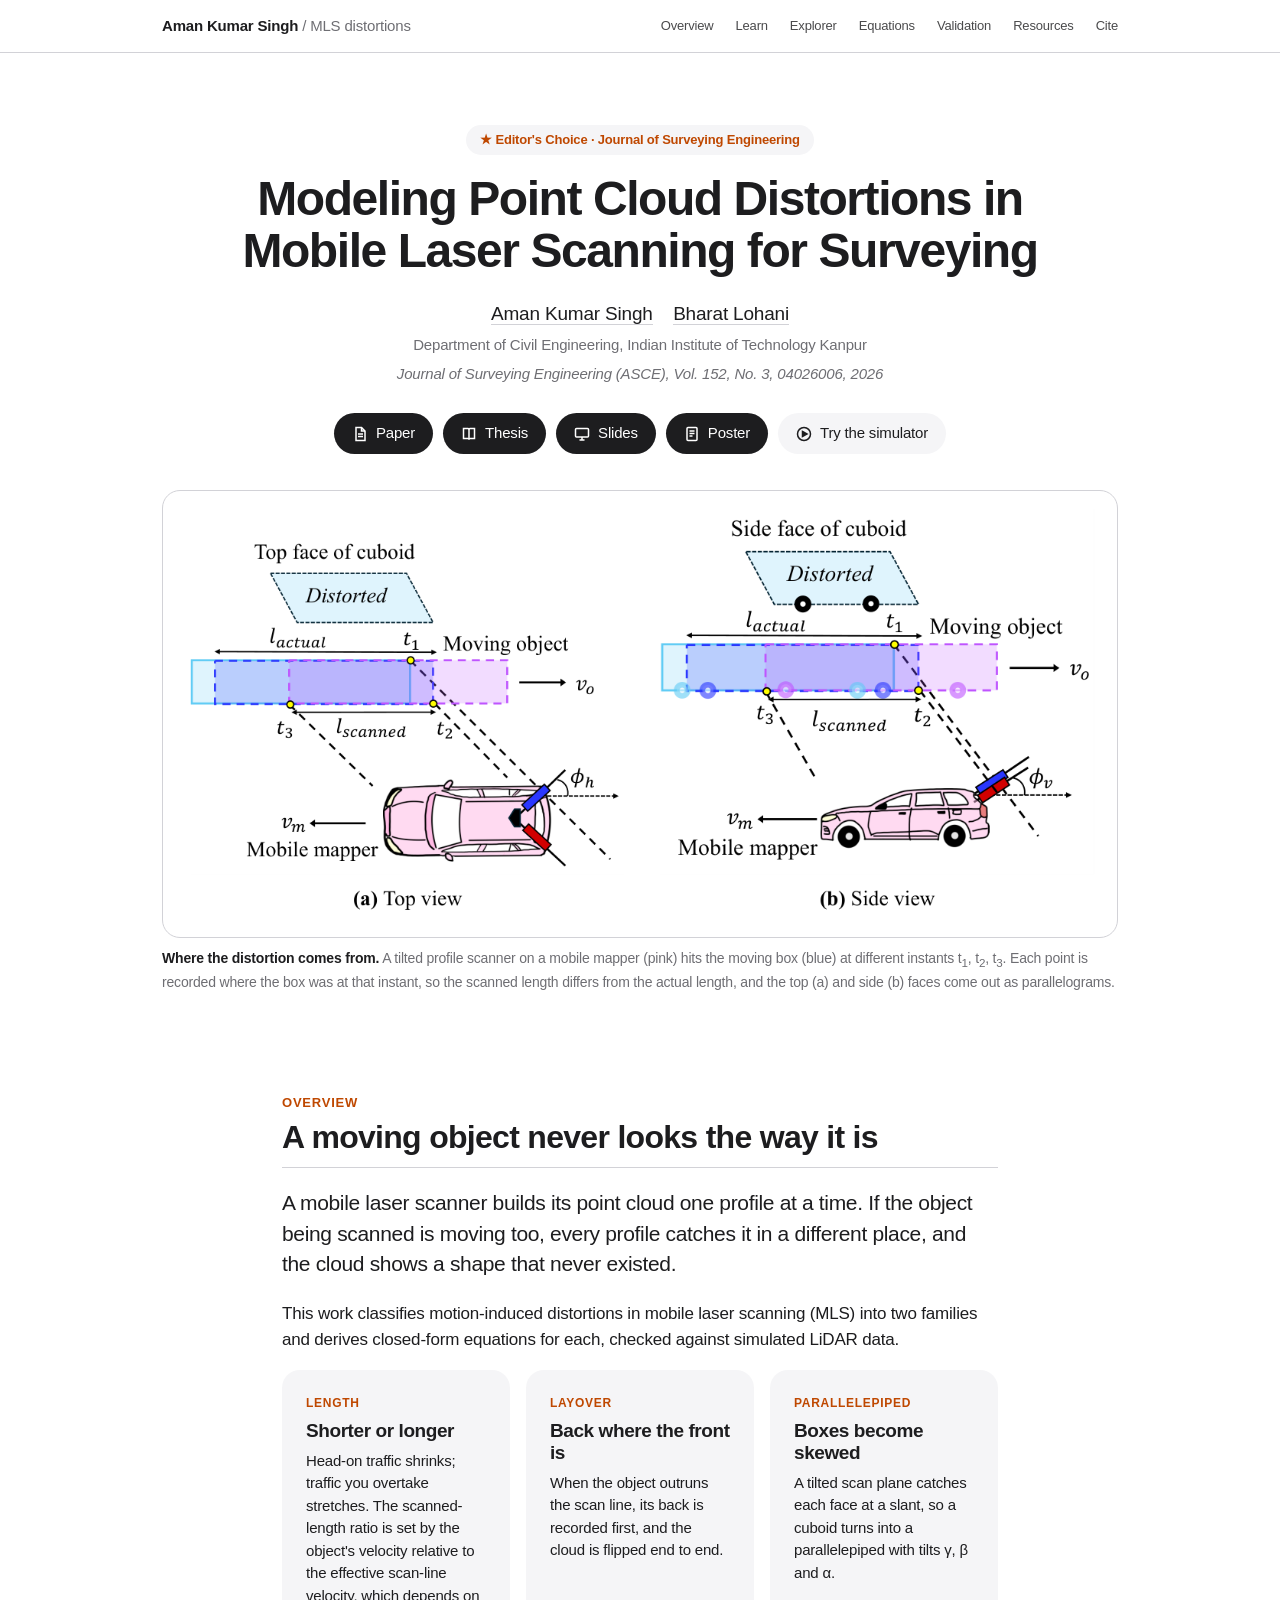
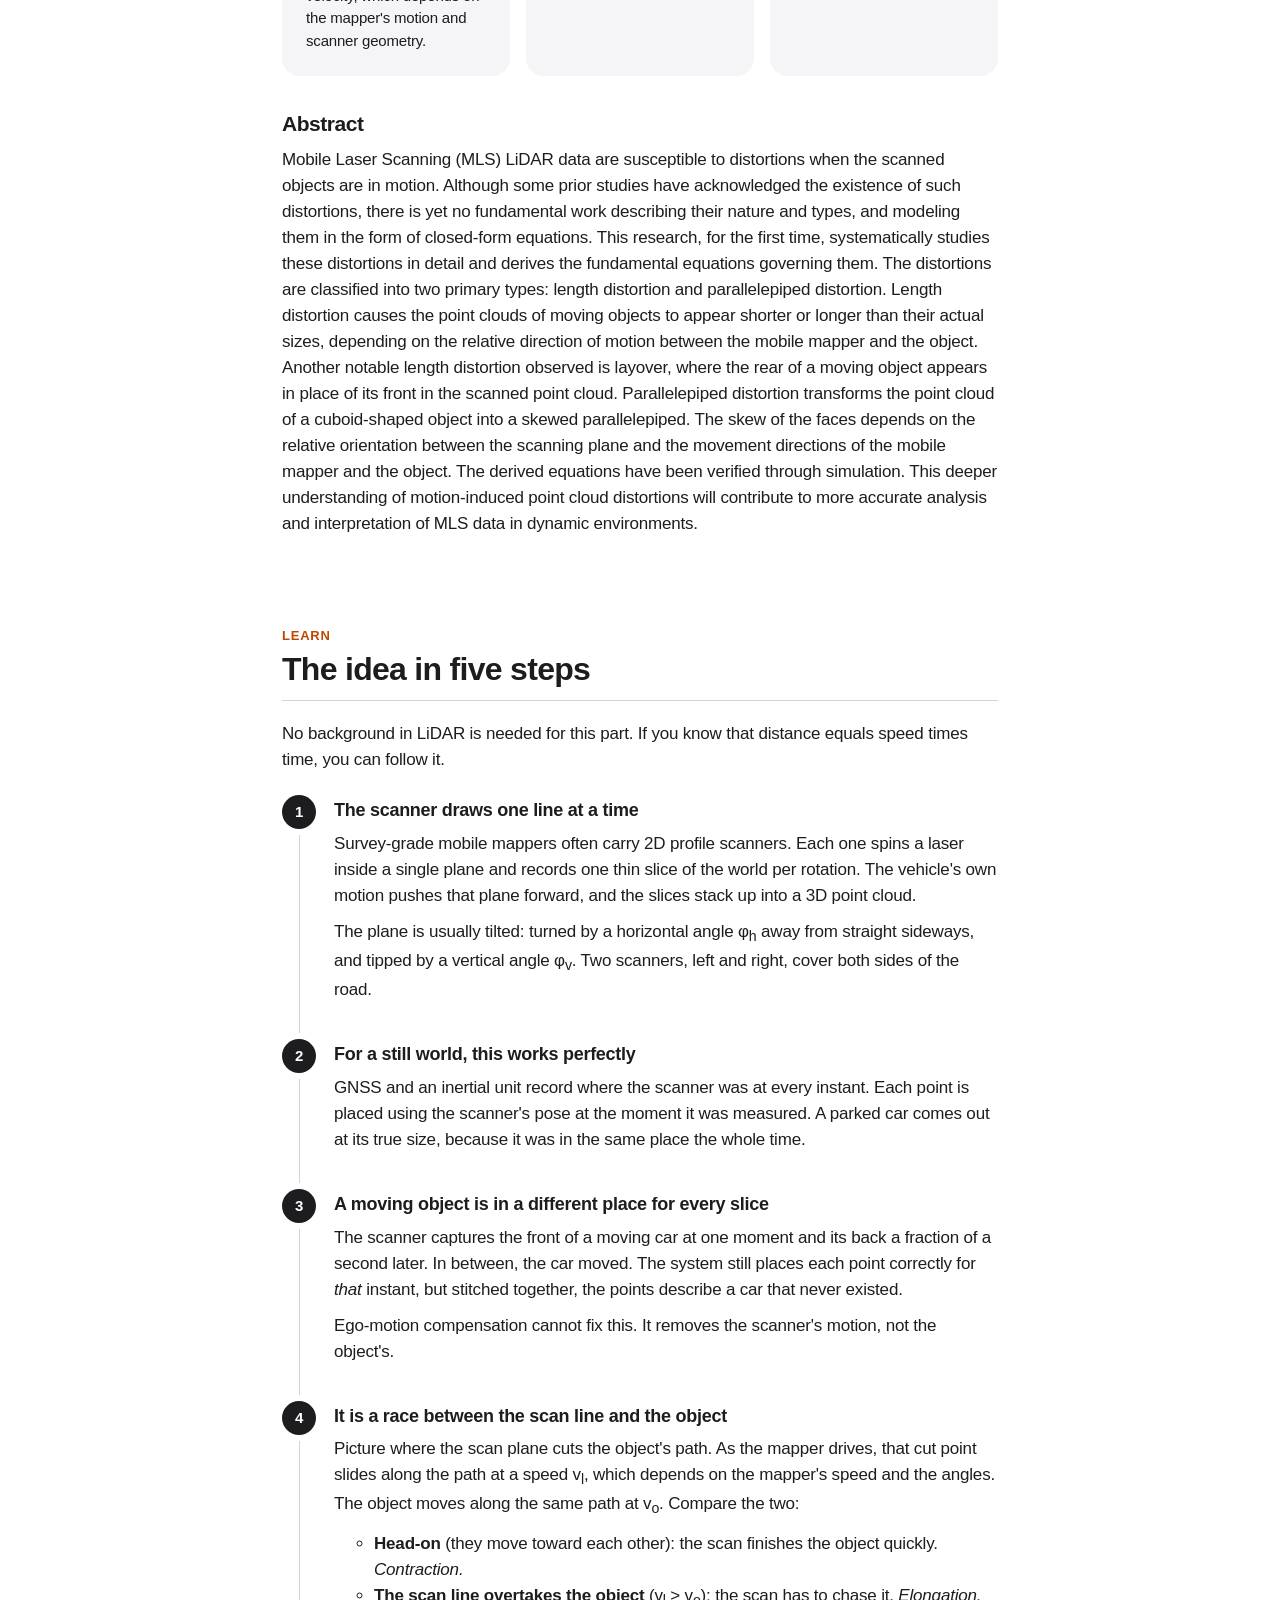
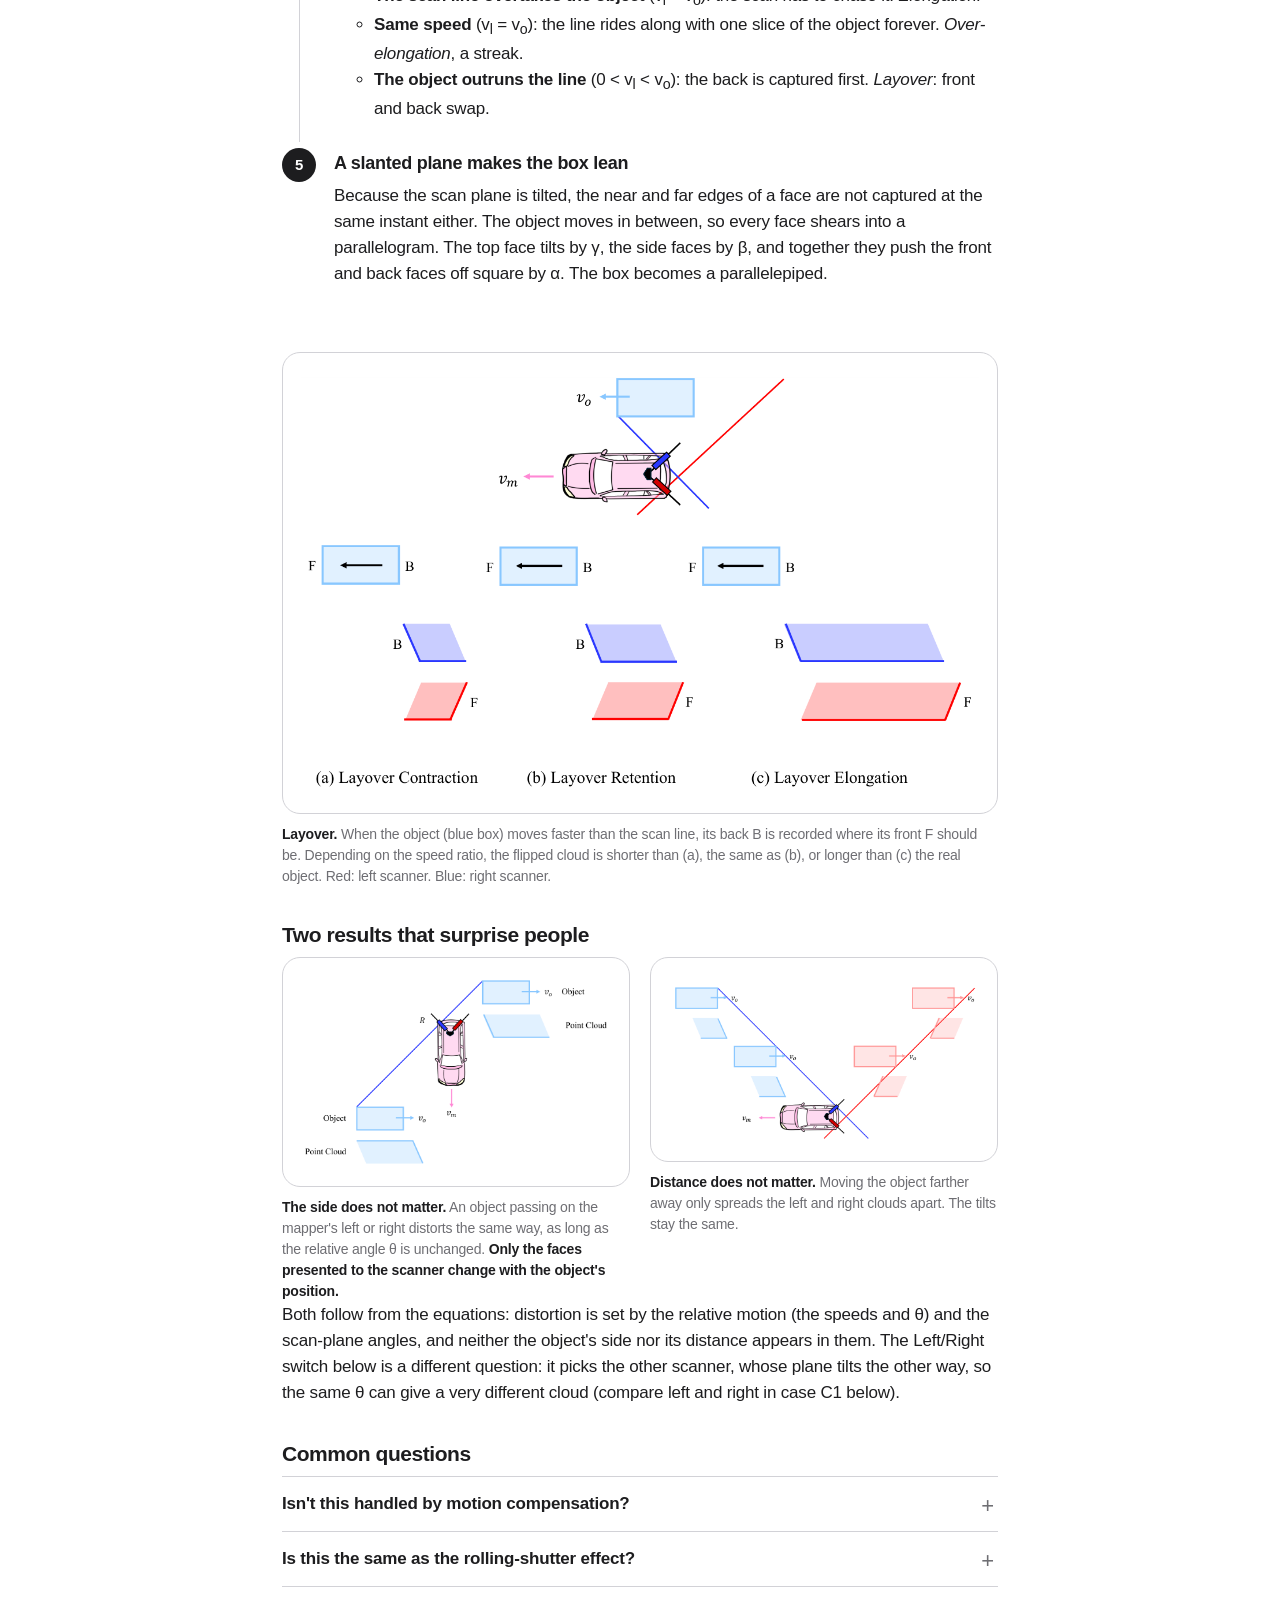
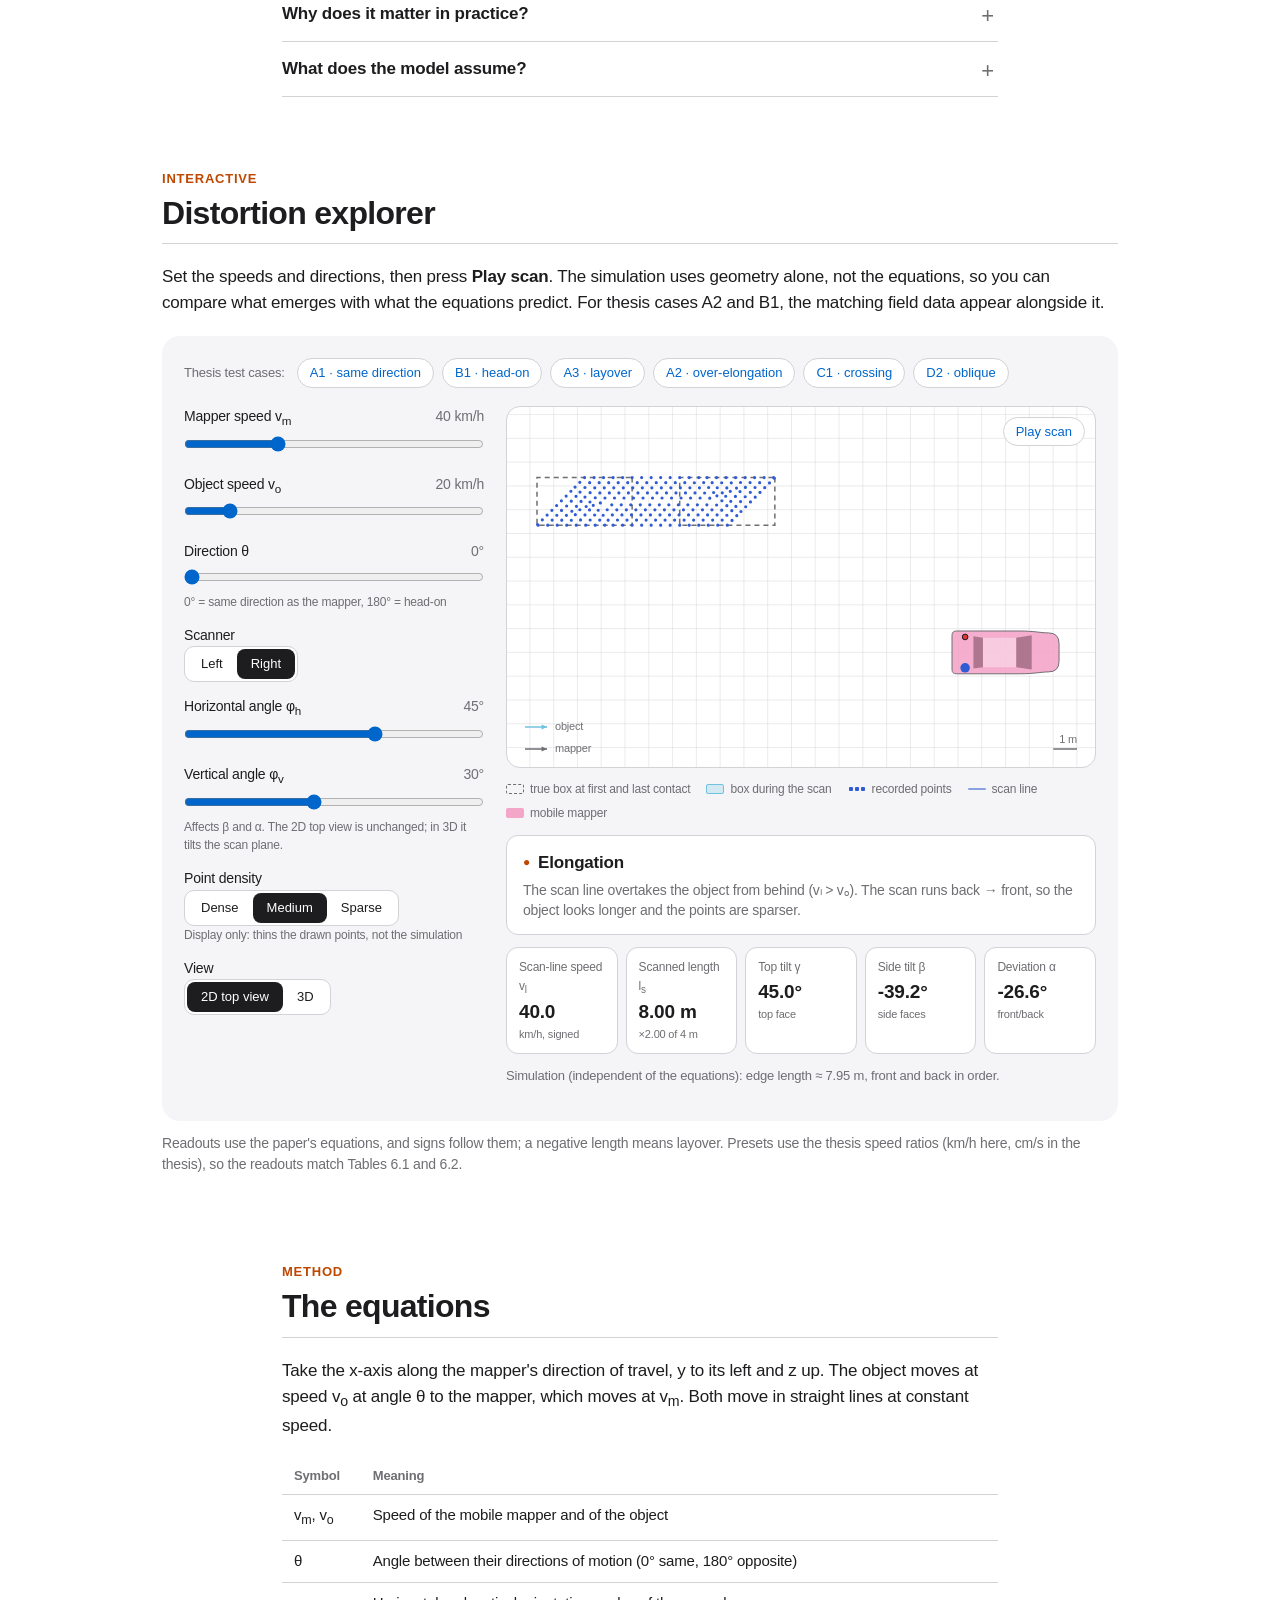
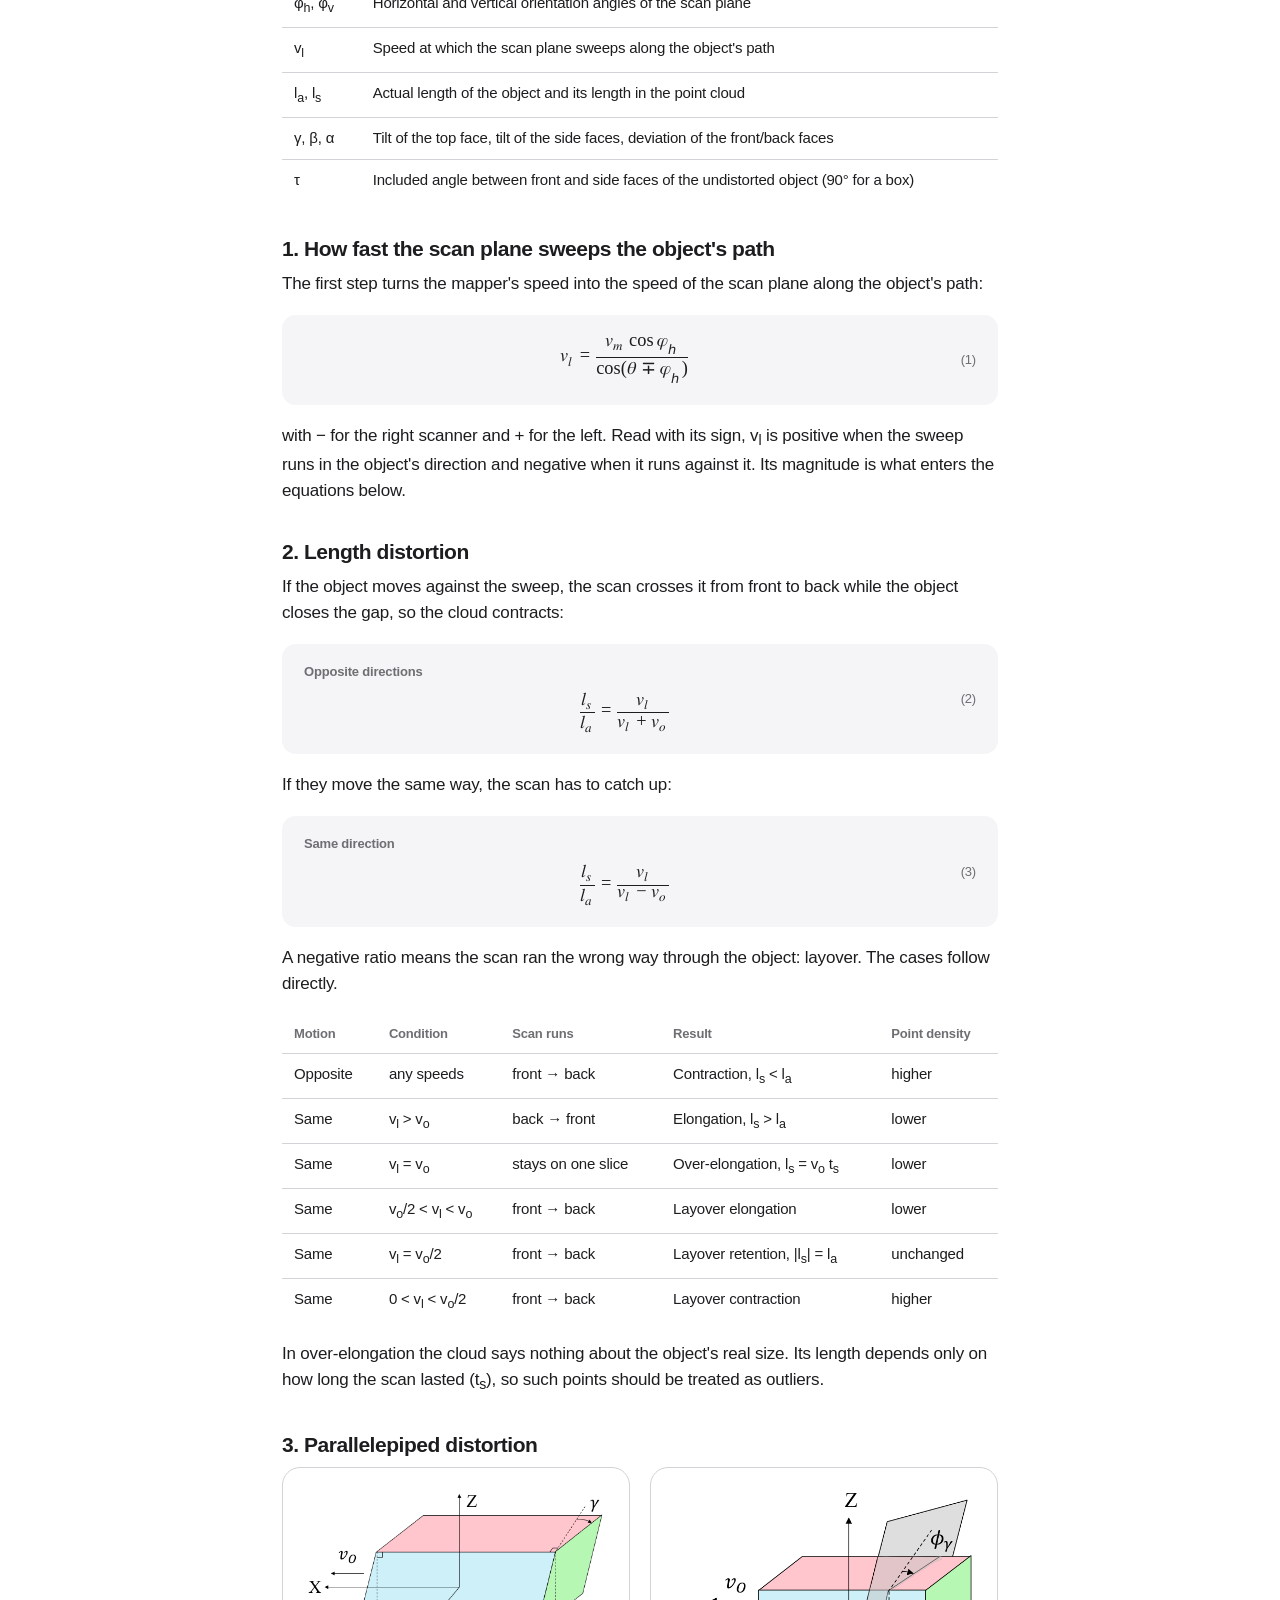
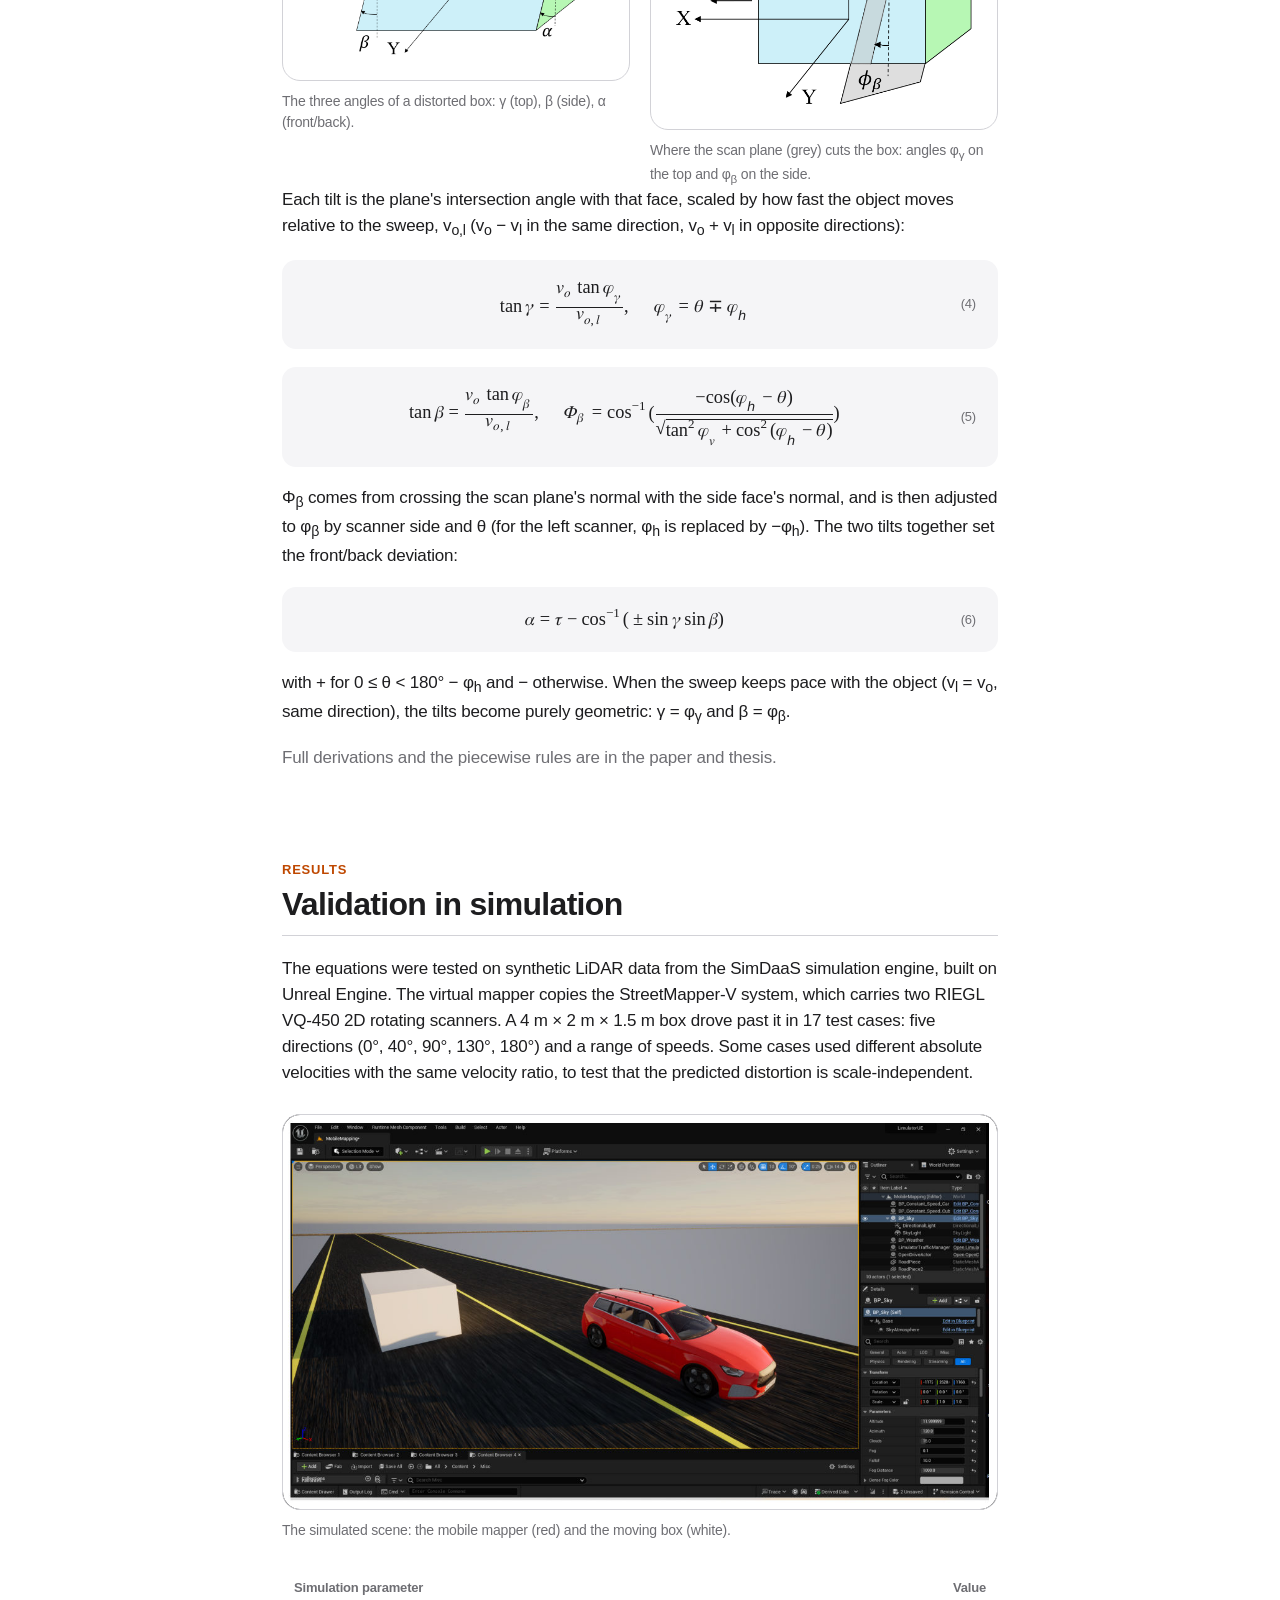
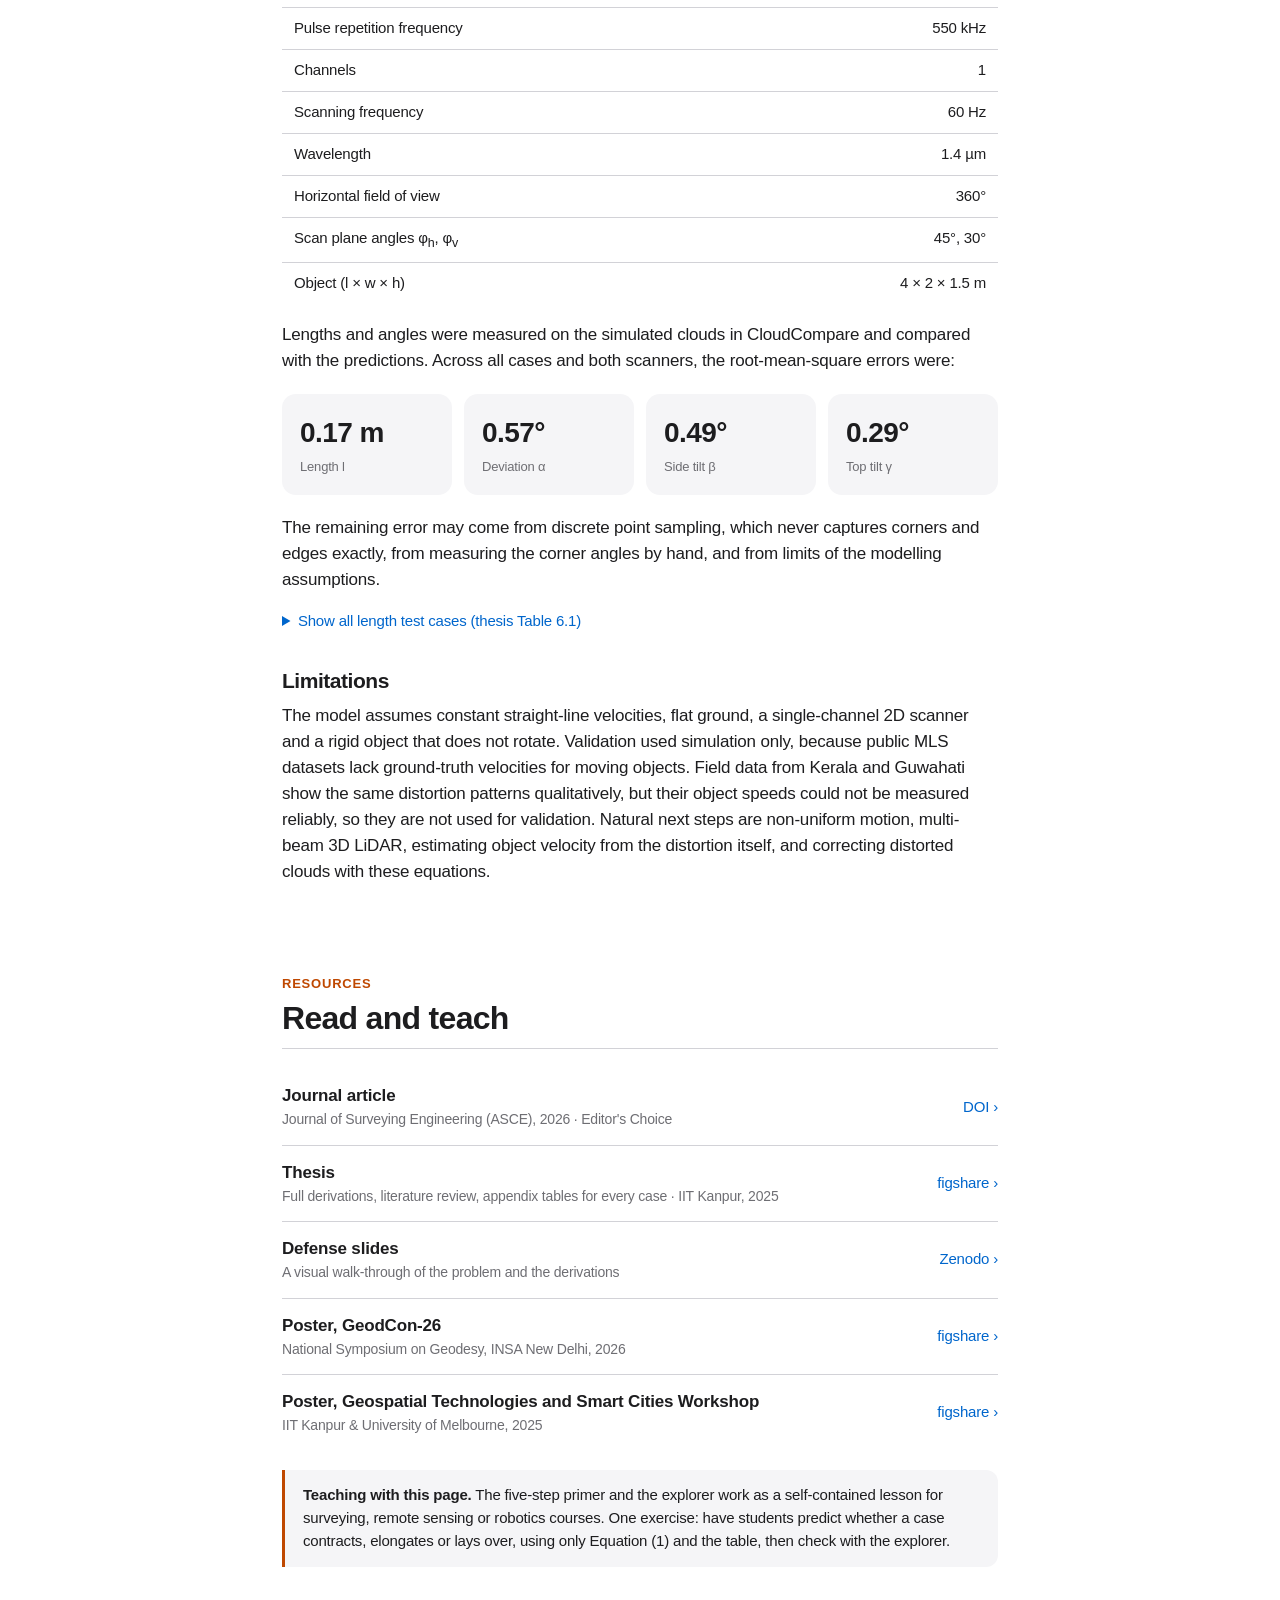
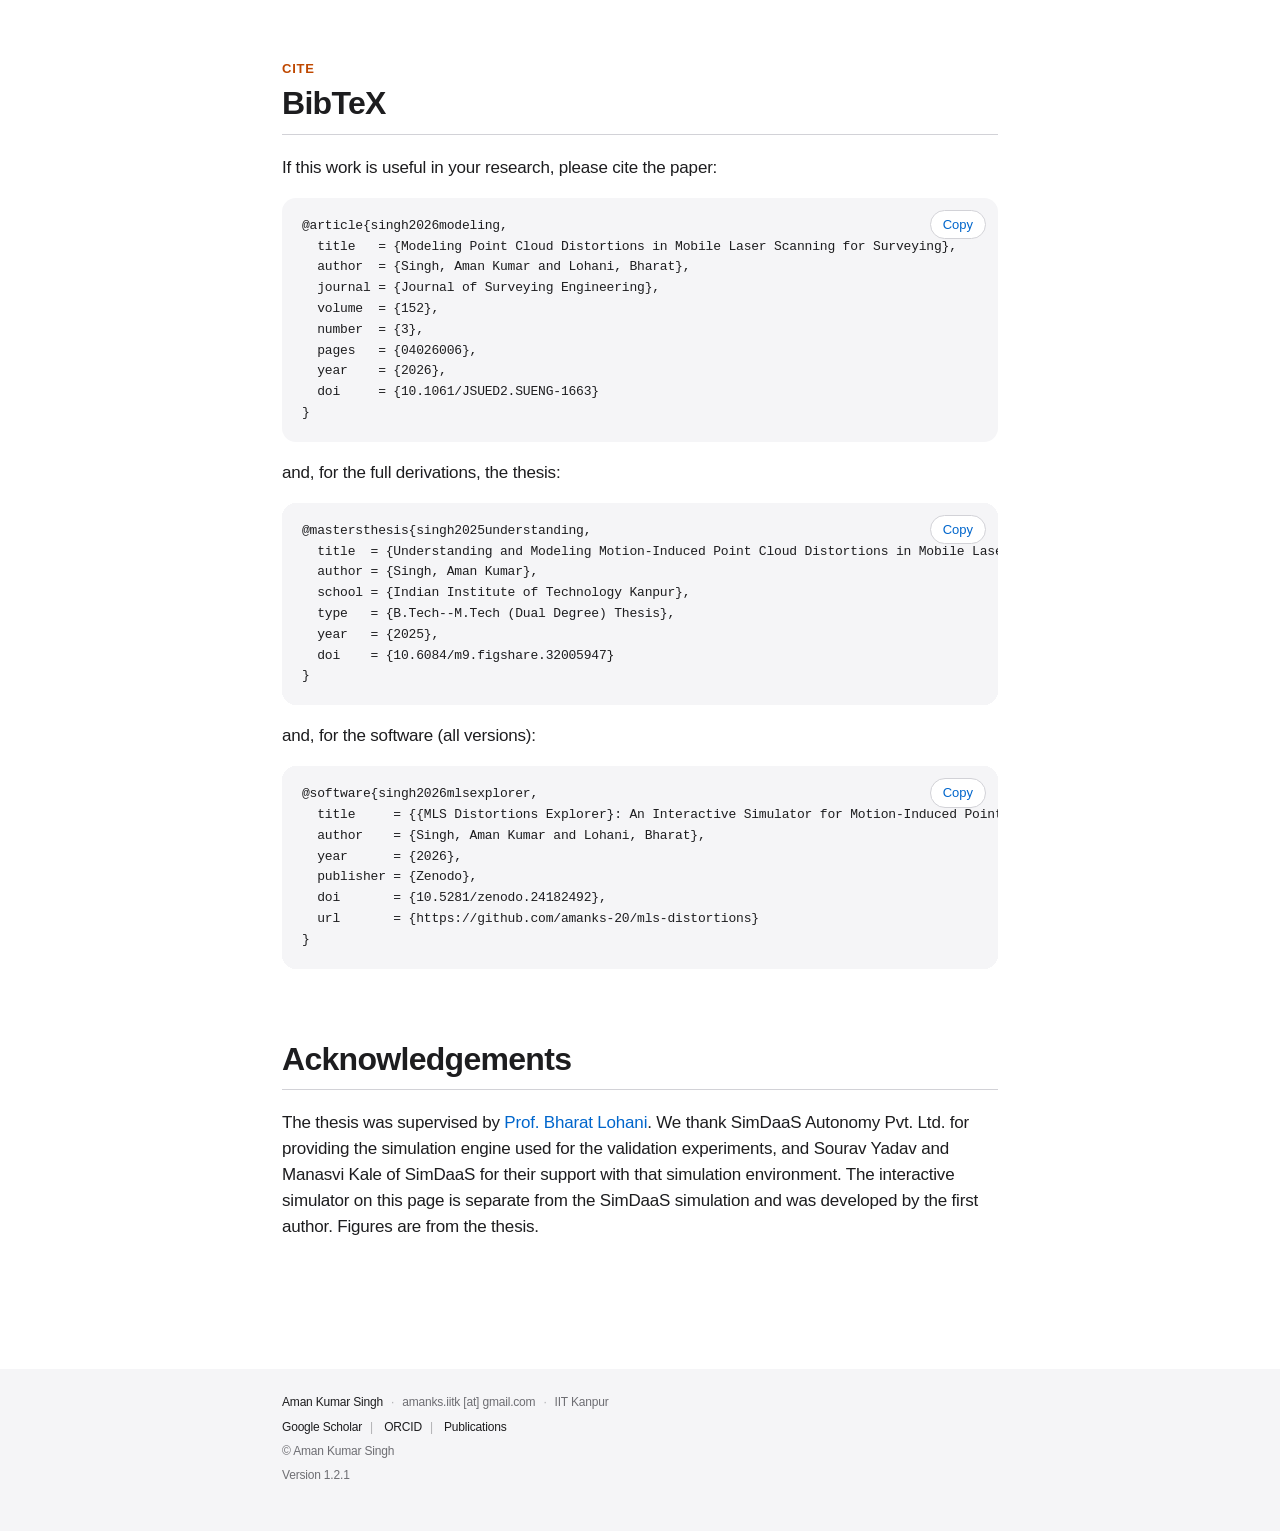
==== commit 2658a73e: "Align footer version, citation block and abstract with v1.2.1" ====
--- a/index.html
+++ b/index.html
@@ -6,7 +6,7 @@
     <meta charset="utf-8">
     <meta name="viewport" content="width=device-width, initial-scale=1">
     <title>Modeling Point Cloud Distortions in Mobile Laser Scanning | Singh &amp; Lohani</title>
-    <meta name="description" content="Why moving objects look shorter, longer, reversed or skewed in mobile laser scanning point clouds, with closed-form equations, an interactive 2D and 3D simulator and a step-by-step primer. Editor's Choice, ASCE Journal of Surveying Engineering, 2026.">
+    <meta name="description" content="Why moving objects look shorter, longer, reversed or skewed in mobile LiDAR point clouds. Equations, 2D/3D simulator, primer. ASCE Editor's Choice 2026.">
     <meta name="author" content="Aman Kumar Singh">
     <meta property="og:site_name" content="Aman Kumar Singh">
     <meta property="og:type" content="article">
@@ -34,6 +34,31 @@
     <meta name="citation_firstpage" content="04026006">
     <meta name="citation_publication_date" content="2026">
     <meta name="citation_doi" content="10.1061/JSUED2.SUENG-1663">
+
+    <!-- Structured data (Google) -->
+    <script type="application/ld+json">
+    [{
+        "@context": "https://schema.org",
+        "@type": "ScholarlyArticle",
+        "headline": "Modeling Point Cloud Distortions in Mobile Laser Scanning for Surveying",
+        "url": "https://amanks-20.github.io/mls-distortions/",
+        "sameAs": "https://doi.org/10.1061/JSUED2.SUENG-1663",
+        "image": "https://amanks-20.github.io/mls-distortions/static/images/og-card.png",
+        "datePublished": "2026",
+        "author": [
+            {"@type": "Person", "name": "Aman Kumar Singh", "url": "https://amanks-20.github.io/", "sameAs": "https://orcid.org/0000-0001-7873-6374"},
+            {"@type": "Person", "name": "Bharat Lohani"}
+        ],
+        "isPartOf": {"@type": "Periodical", "name": "Journal of Surveying Engineering", "publisher": {"@type": "Organization", "name": "ASCE"}}
+    }, {
+        "@context": "https://schema.org",
+        "@type": "BreadcrumbList",
+        "itemListElement": [
+            {"@type": "ListItem", "position": 1, "name": "Aman Kumar Singh", "item": "https://amanks-20.github.io/"},
+            {"@type": "ListItem", "position": 2, "name": "MLS Distortions", "item": "https://amanks-20.github.io/mls-distortions/"}
+        ]
+    }]
+    </script>
 
     <!-- ==================== Assets ==================== -->
     <link rel="icon" href="https://amanks-20.github.io/assets/favicon.ico" sizes="48x48">
@@ -520,6 +545,15 @@
   year   = {2025},
   doi    = {10.6084/m9.figshare.32005947}
 }</pre>
+                <p style="margin-top:18px">and, for the software (all versions):</p>
+                <pre class="bib"><button type="button" class="pill bib-copy">Copy</button>@software{singh2026mlsexplorer,
+  title     = {{MLS Distortions Explorer}: An Interactive Simulator for Motion-Induced Point Cloud Distortions in Mobile Laser Scanning},
+  author    = {Singh, Aman Kumar and Lohani, Bharat},
+  year      = {2026},
+  publisher = {Zenodo},
+  doi       = {10.5281/zenodo.24182492},
+  url       = {https://github.com/amanks-20/mls-distortions}
+}</pre>
             </section>
 
             <section class="section" id="ack">
@@ -539,7 +573,7 @@
                 <a href="https://amanks-20.github.io/publications/">Publications</a>
             </p>
             <p>© Aman Kumar Singh</p>
-            <p class="version">Version 1.2.0</p>
+            <p class="version">Version 1.2.1</p>
         </div>
     </footer>
 
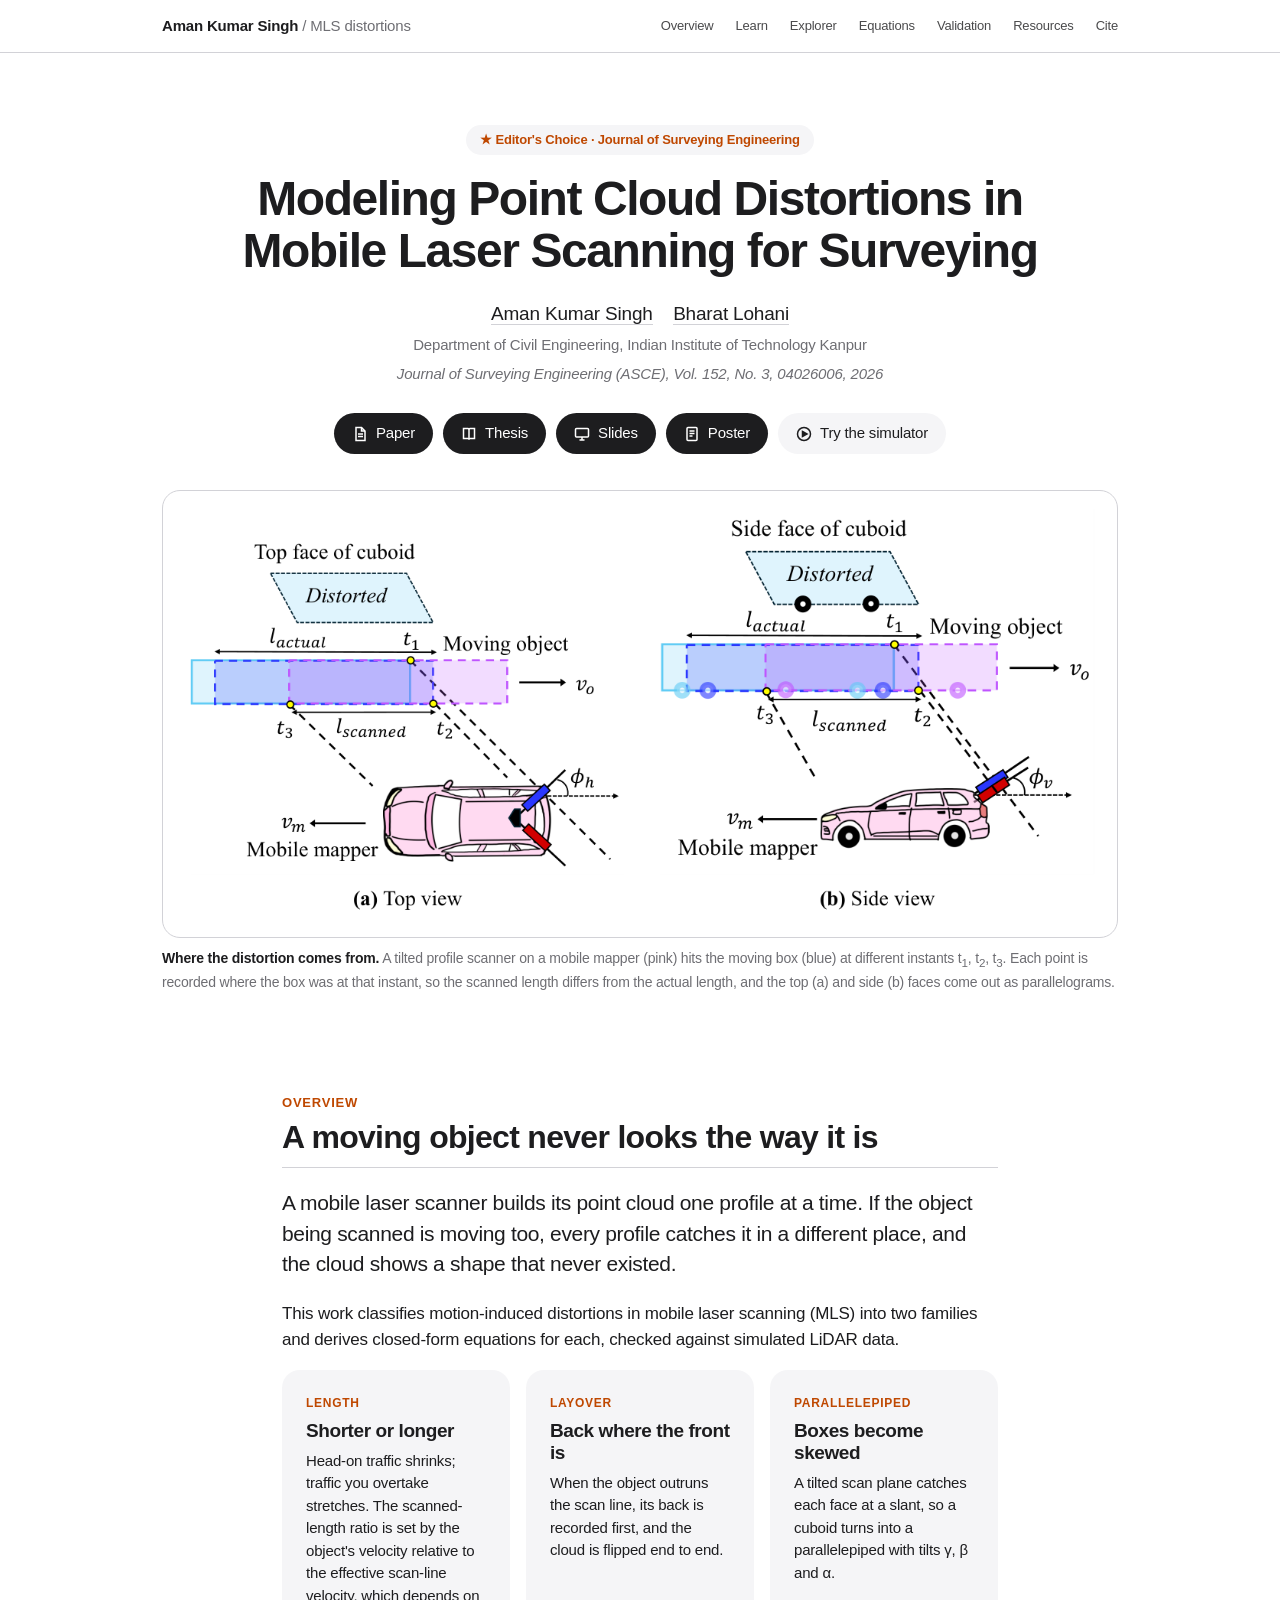
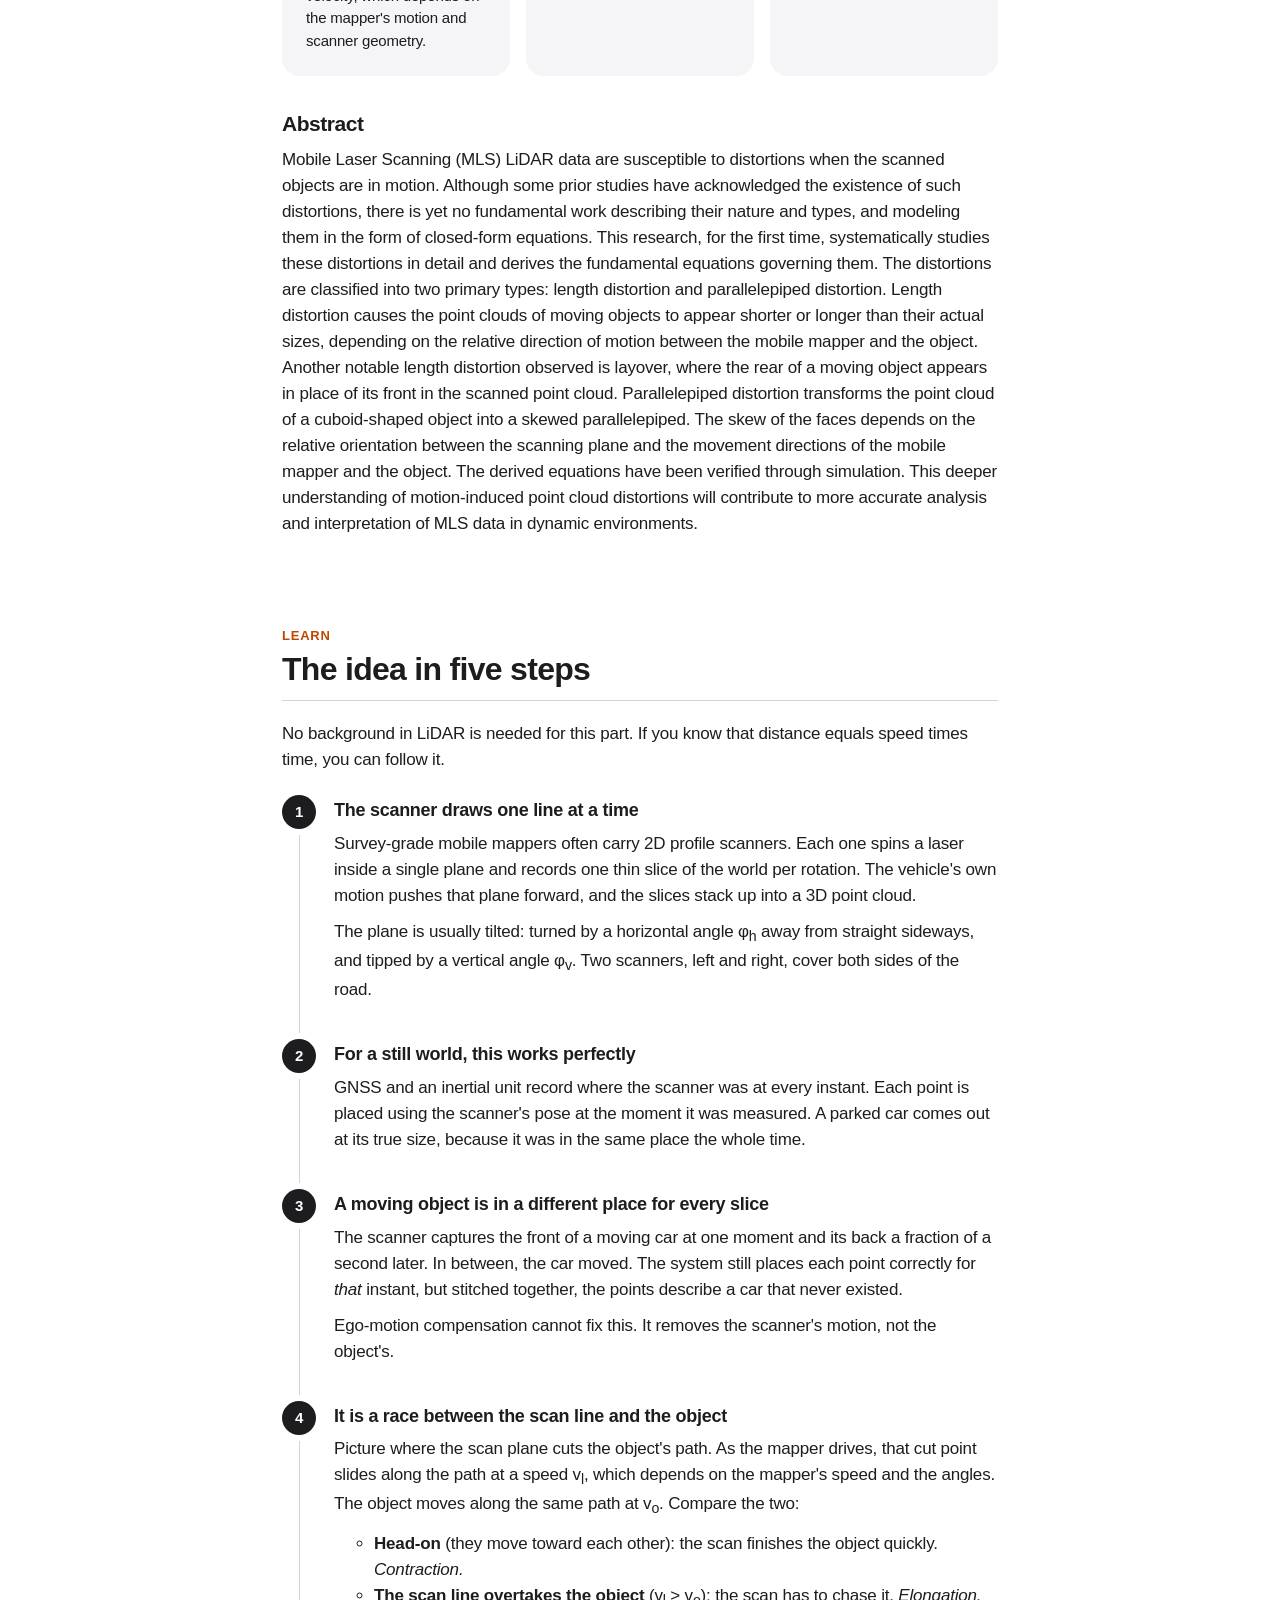
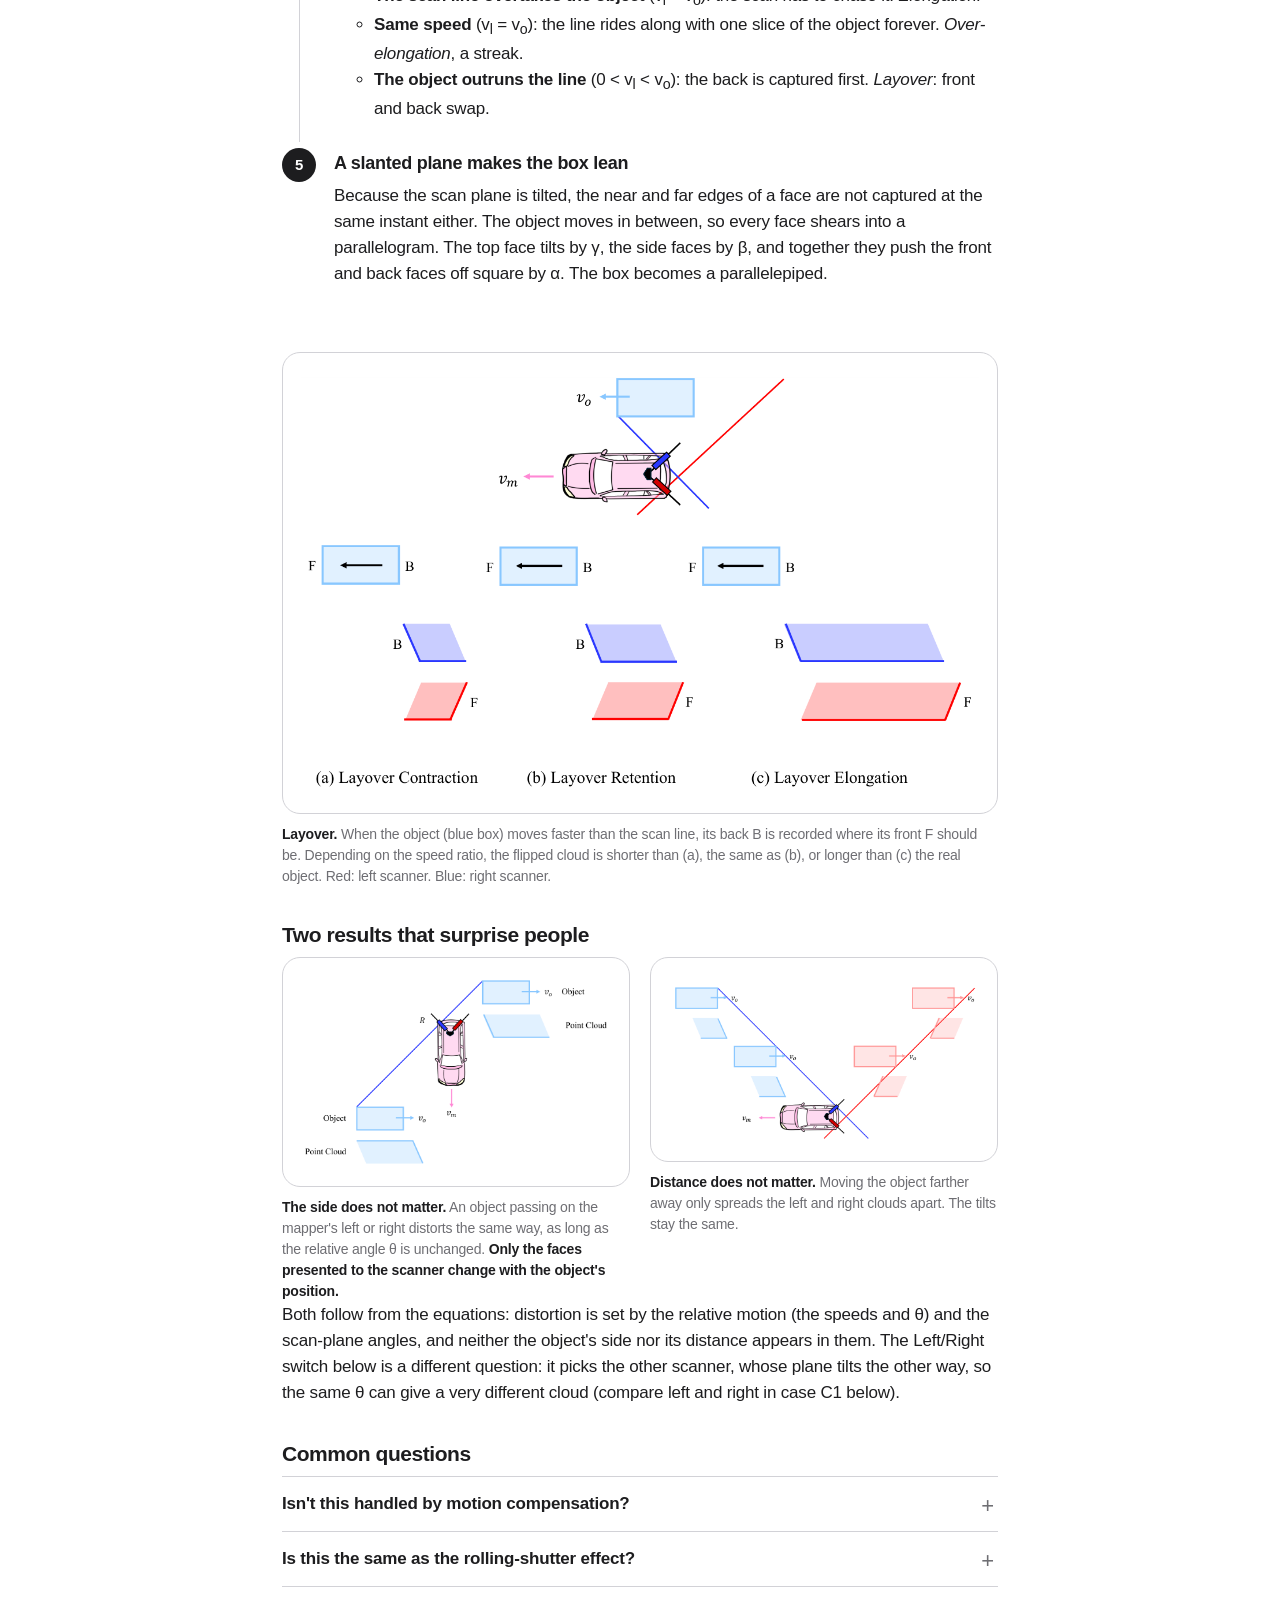
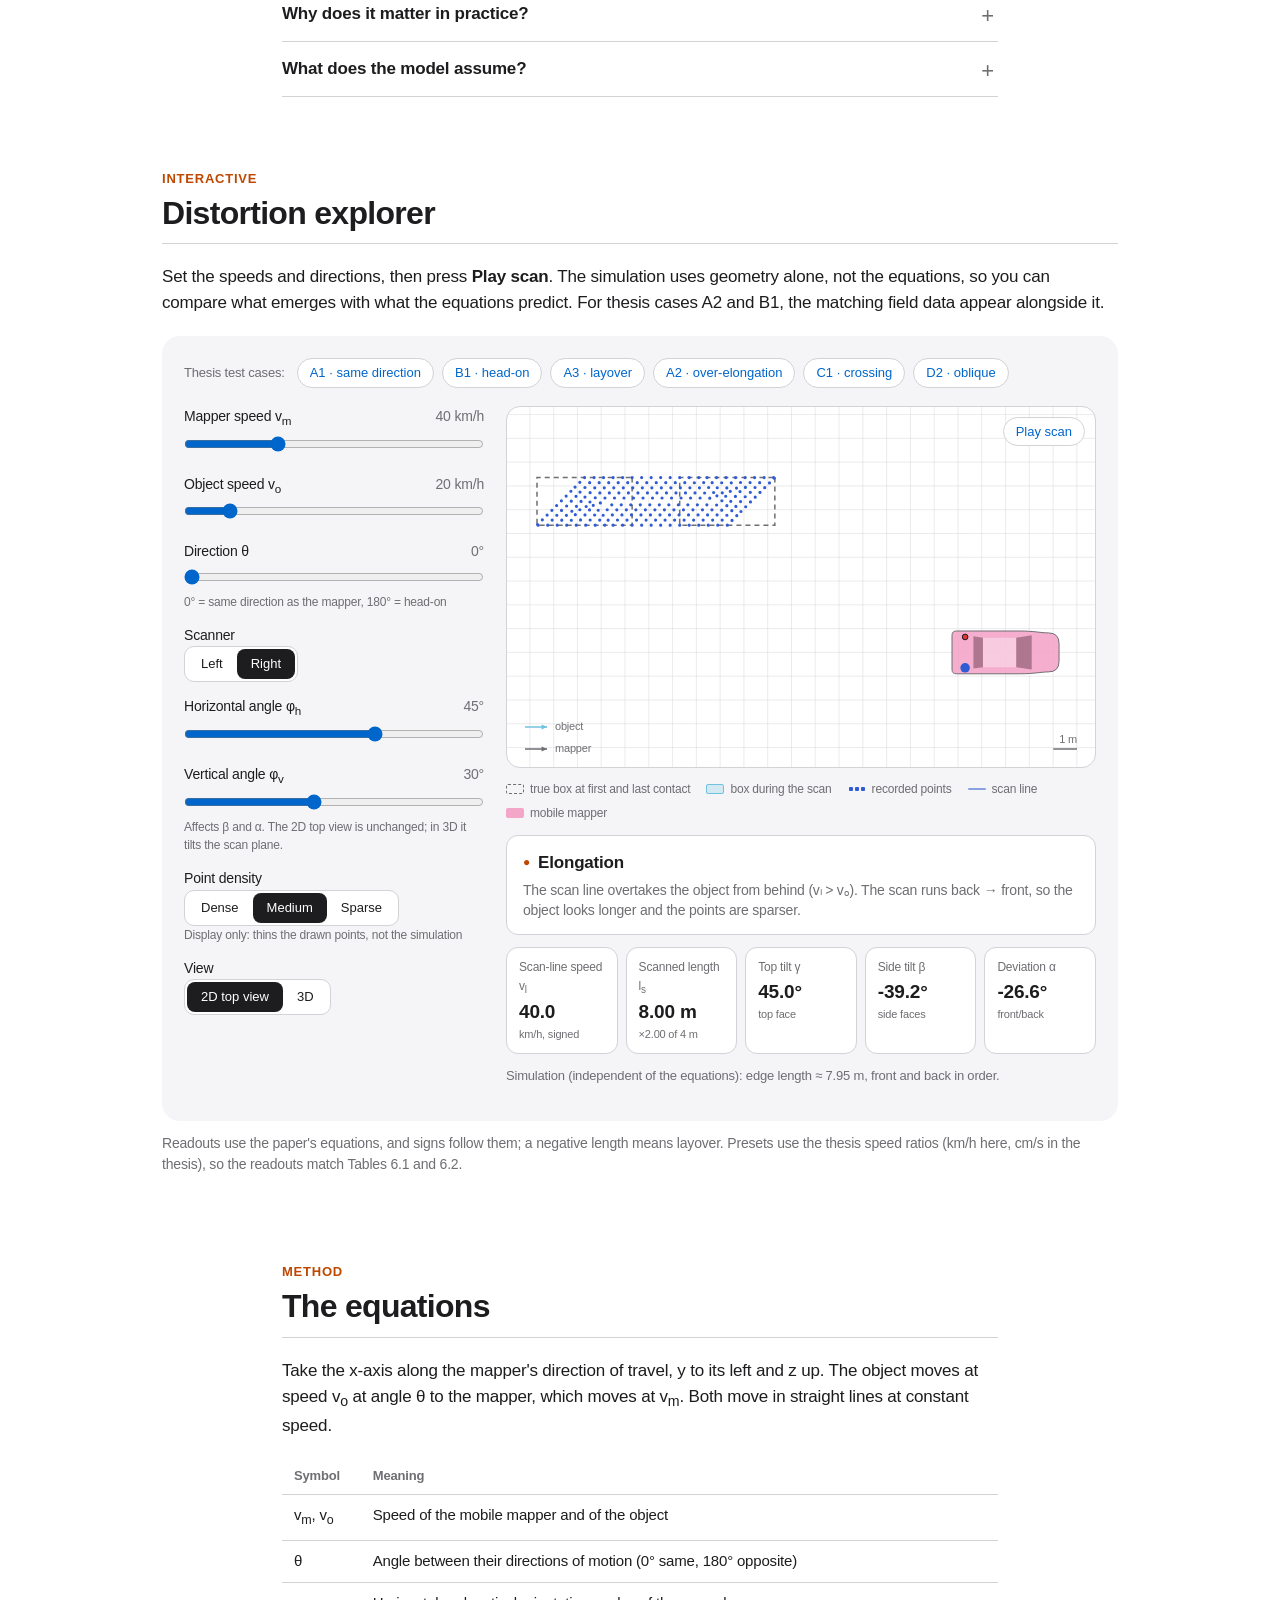
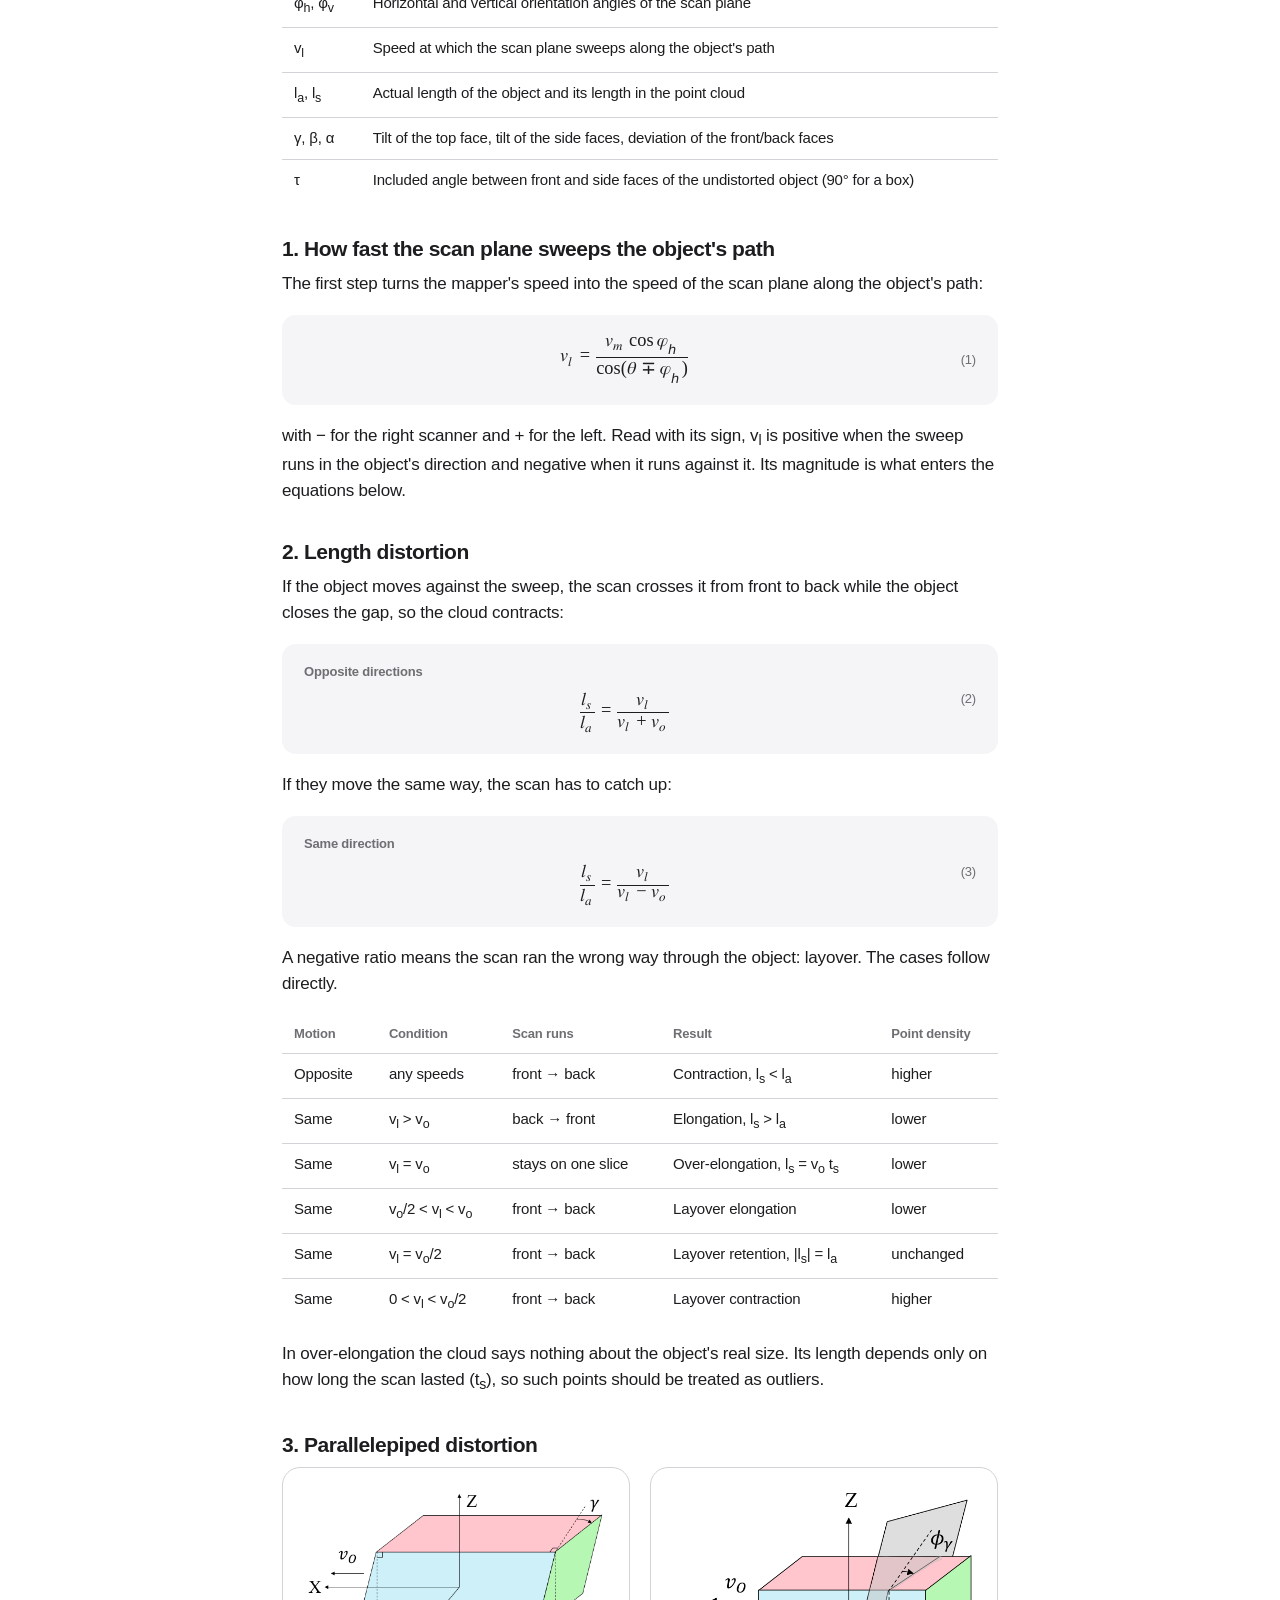
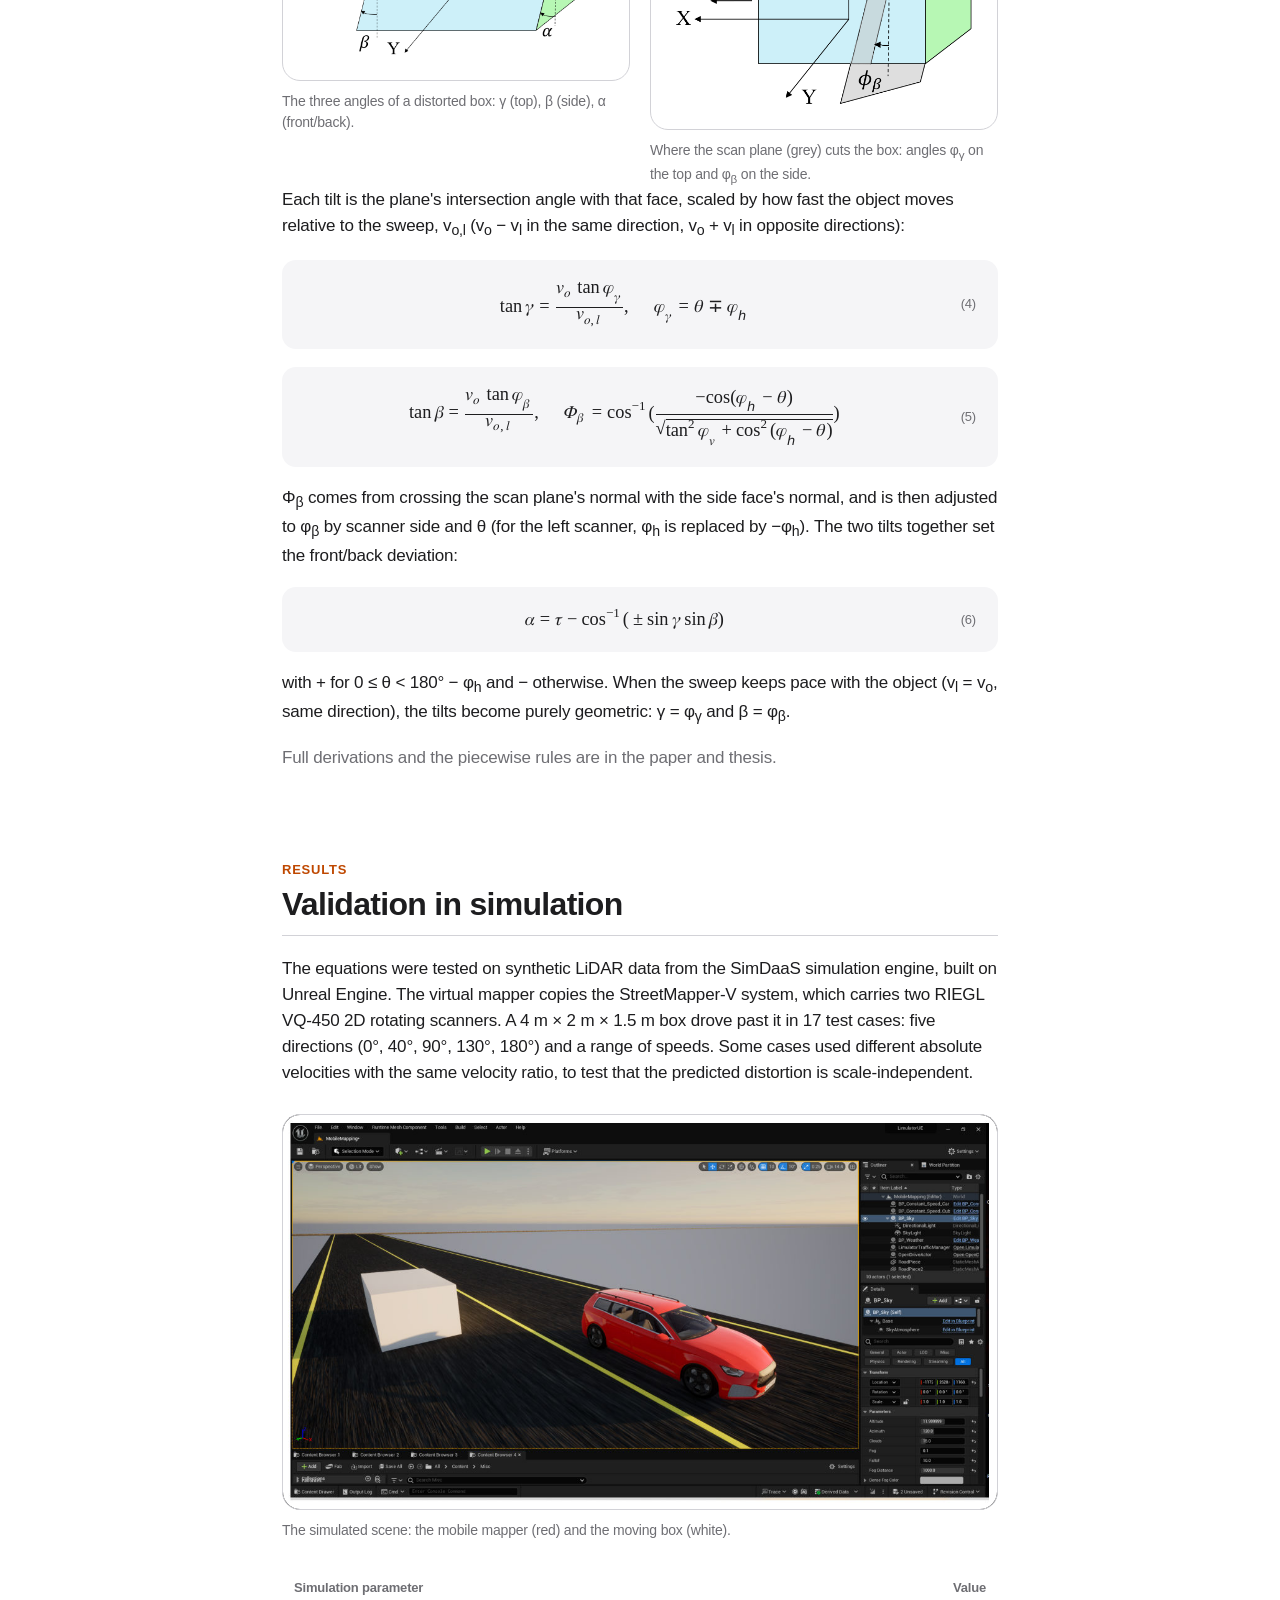
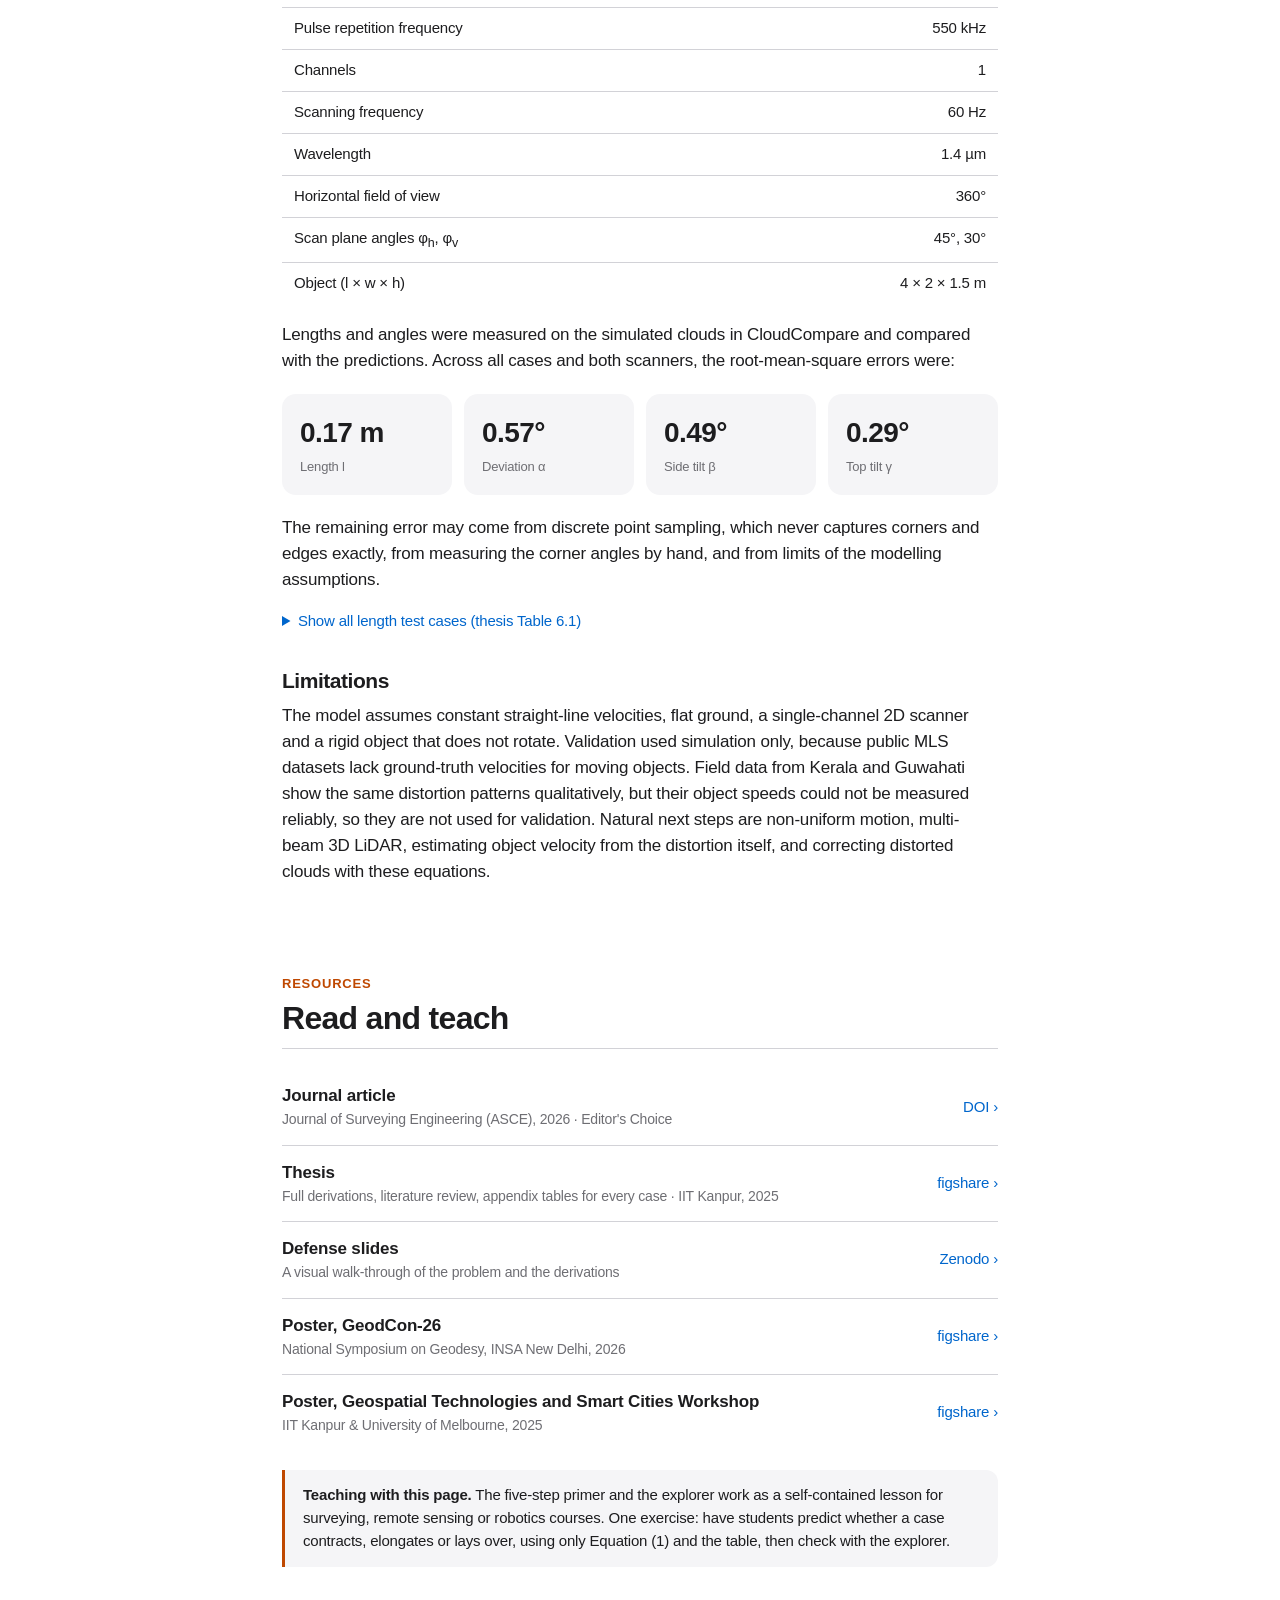
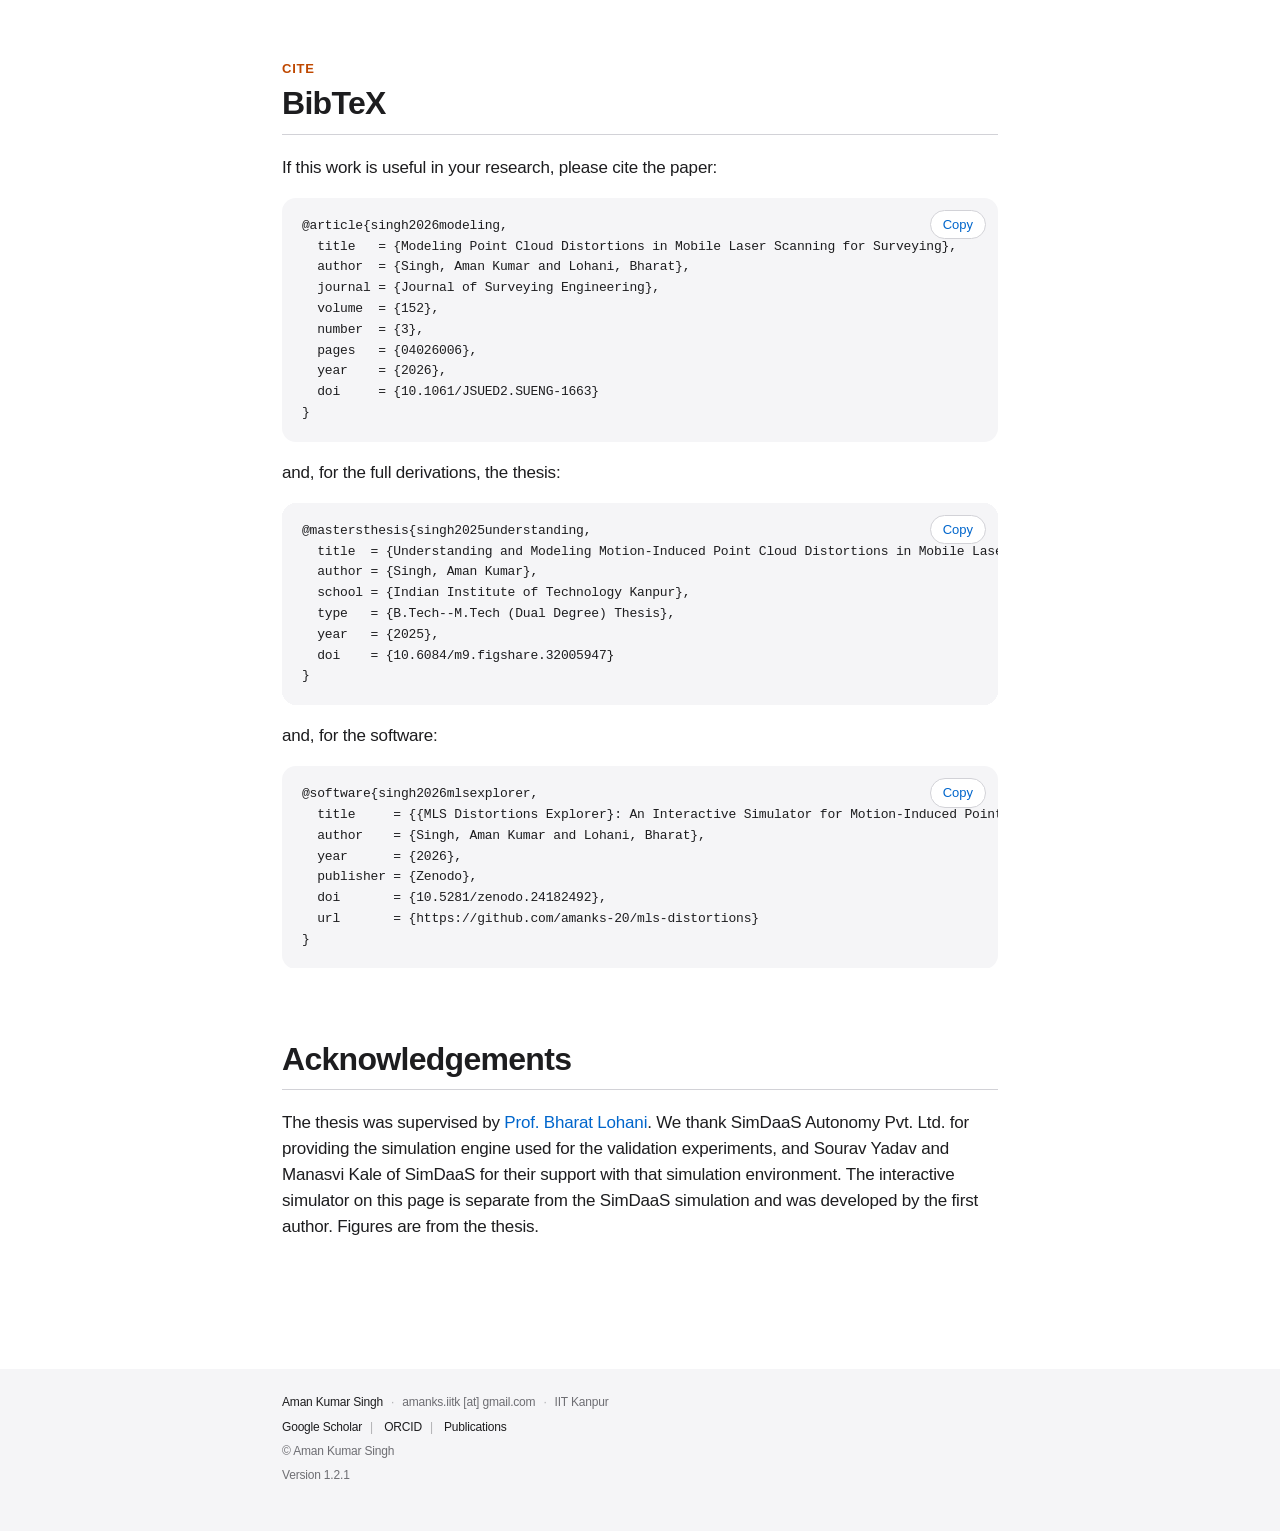
==== commit 0708e71c: "Shorten software DOI wording" ====
--- a/index.html
+++ b/index.html
@@ -545,7 +545,7 @@
   year   = {2025},
   doi    = {10.6084/m9.figshare.32005947}
 }</pre>
-                <p style="margin-top:18px">and, for the software (all versions):</p>
+                <p style="margin-top:18px">and, for the software:</p>
                 <pre class="bib"><button type="button" class="pill bib-copy">Copy</button>@software{singh2026mlsexplorer,
   title     = {{MLS Distortions Explorer}: An Interactive Simulator for Motion-Induced Point Cloud Distortions in Mobile Laser Scanning},
   author    = {Singh, Aman Kumar and Lohani, Bharat},
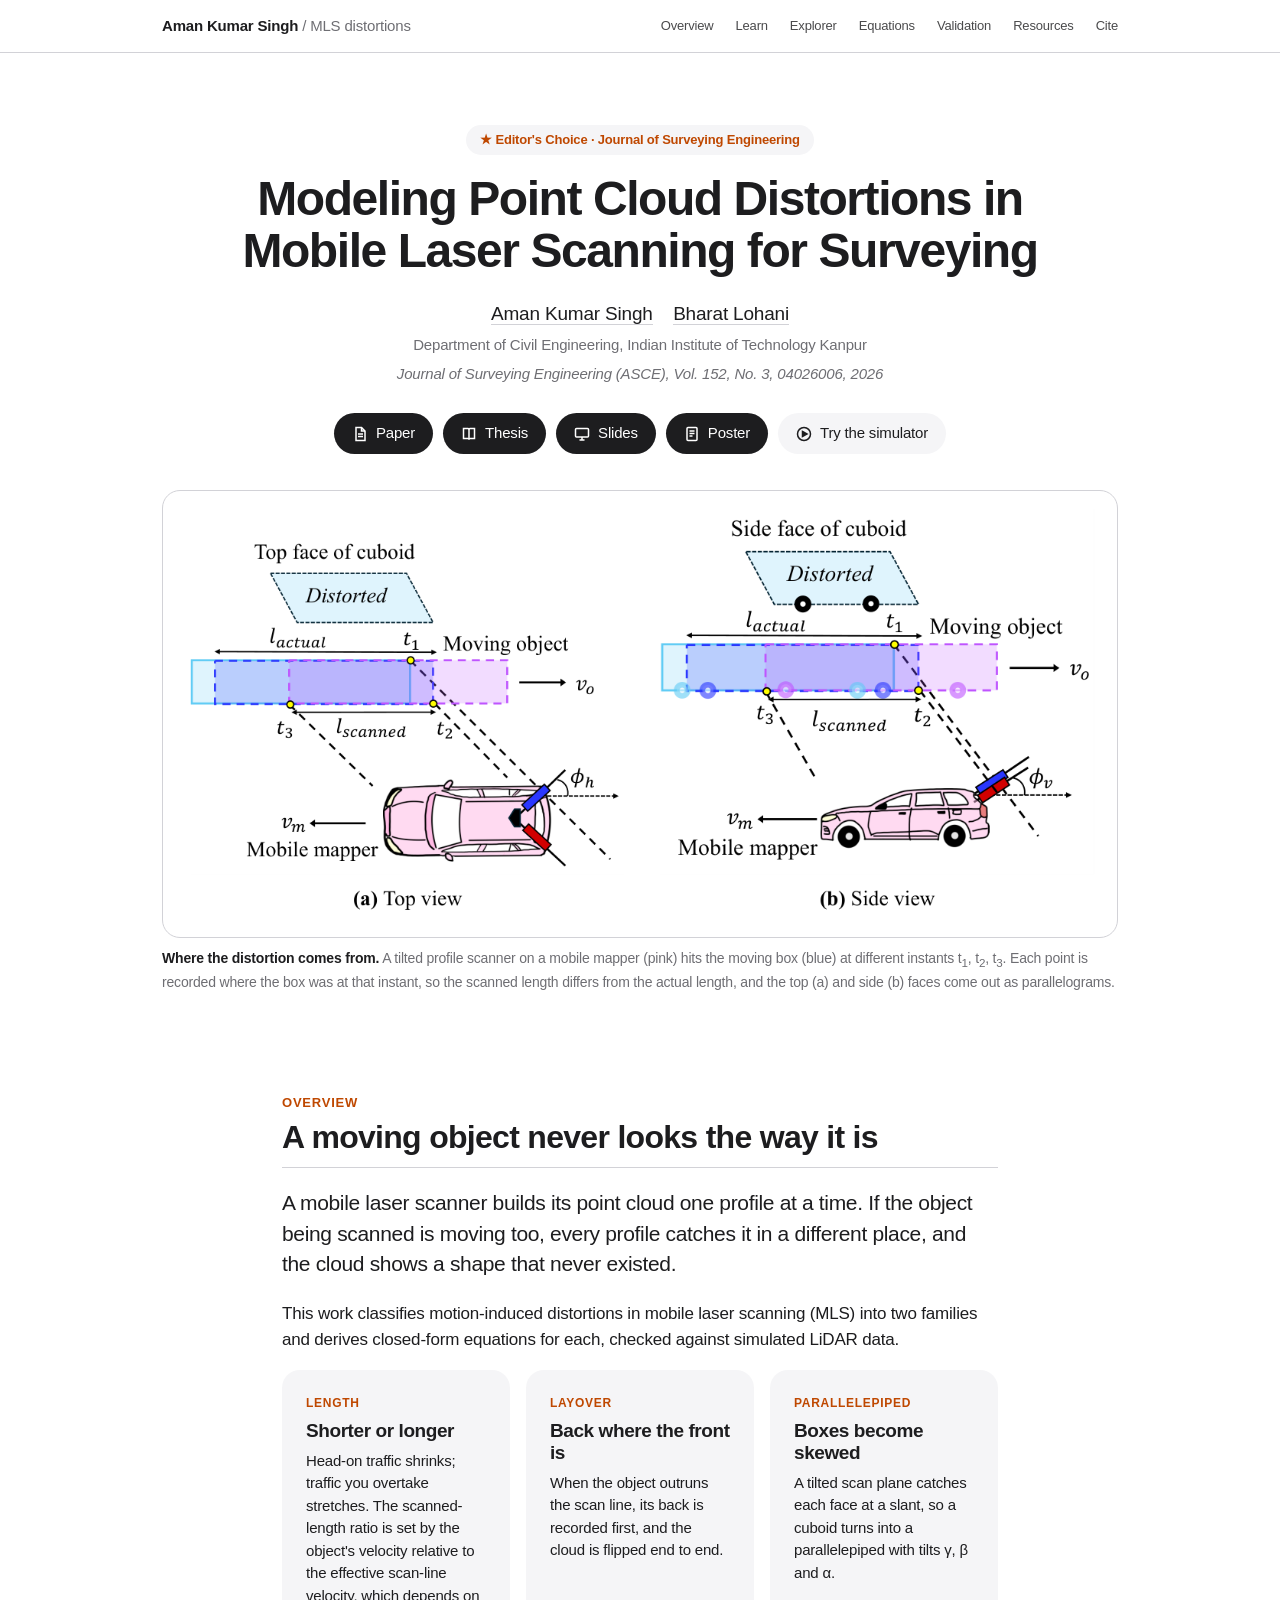
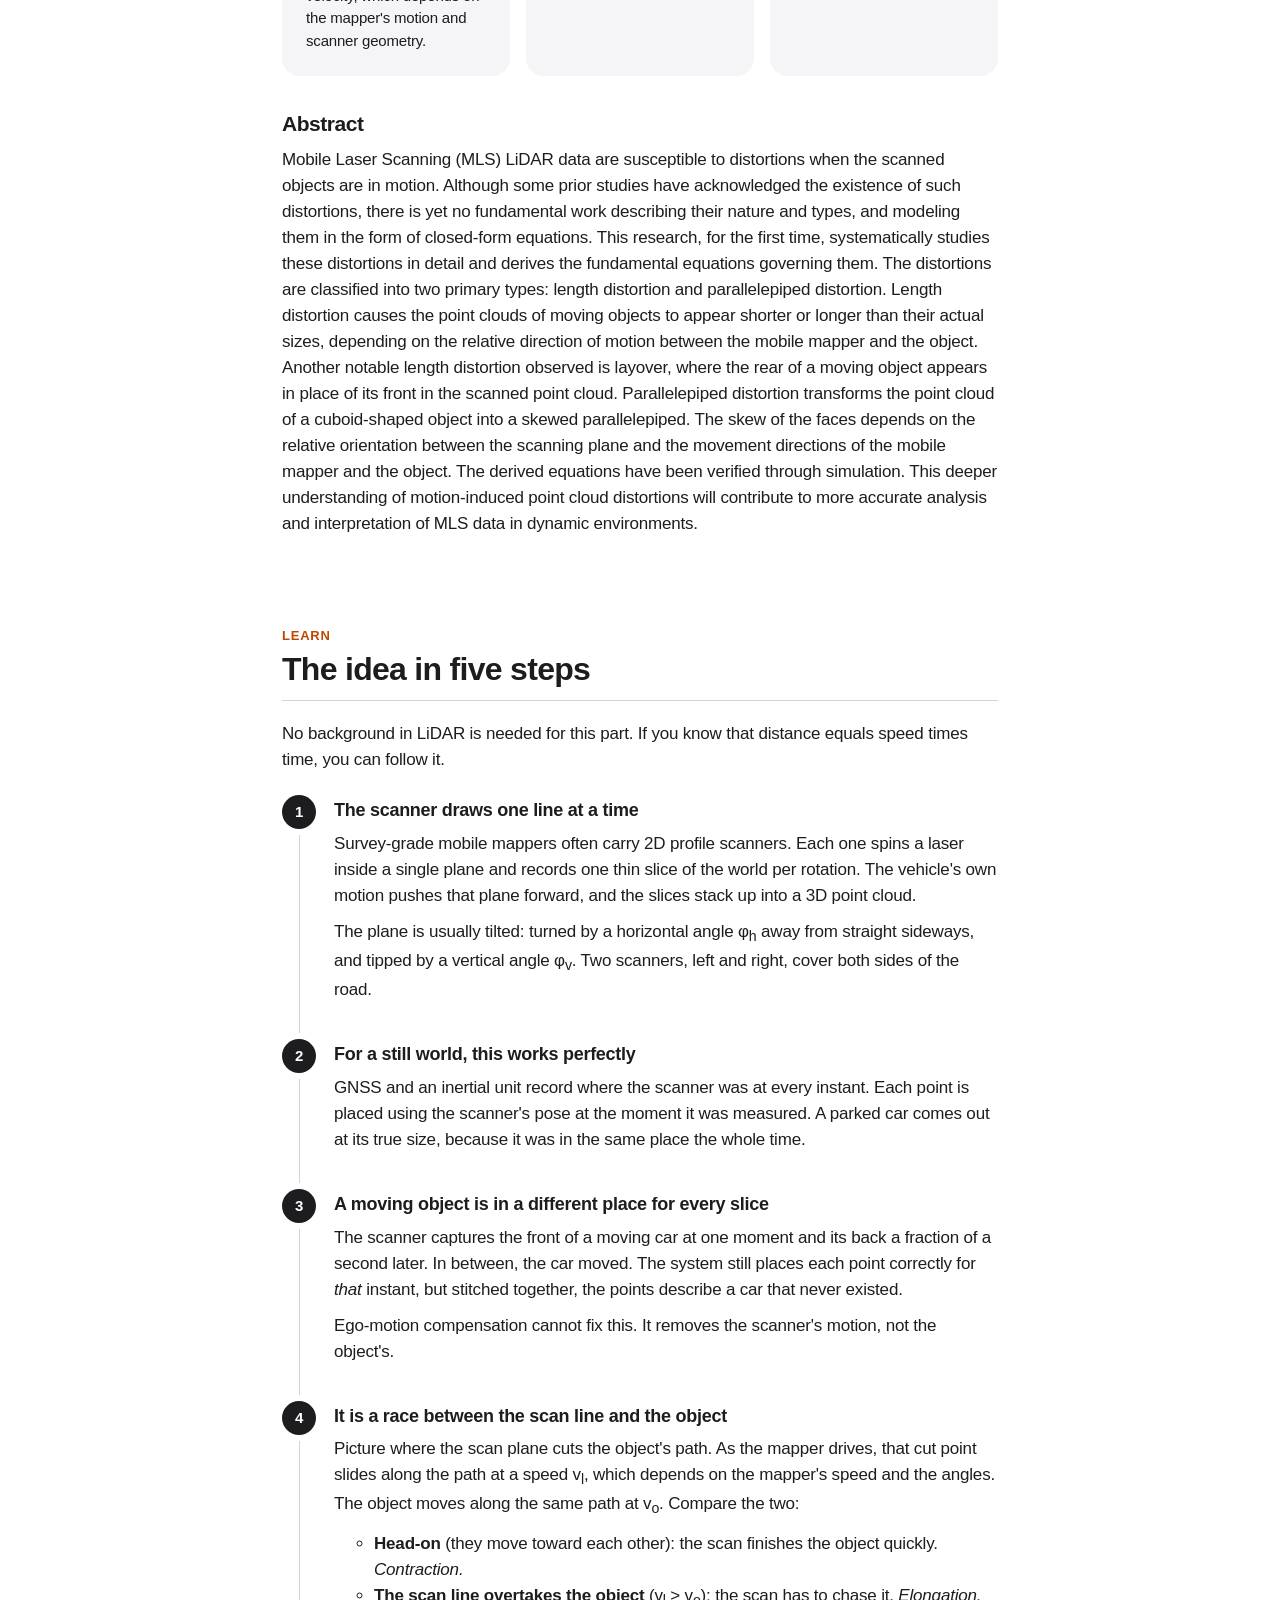
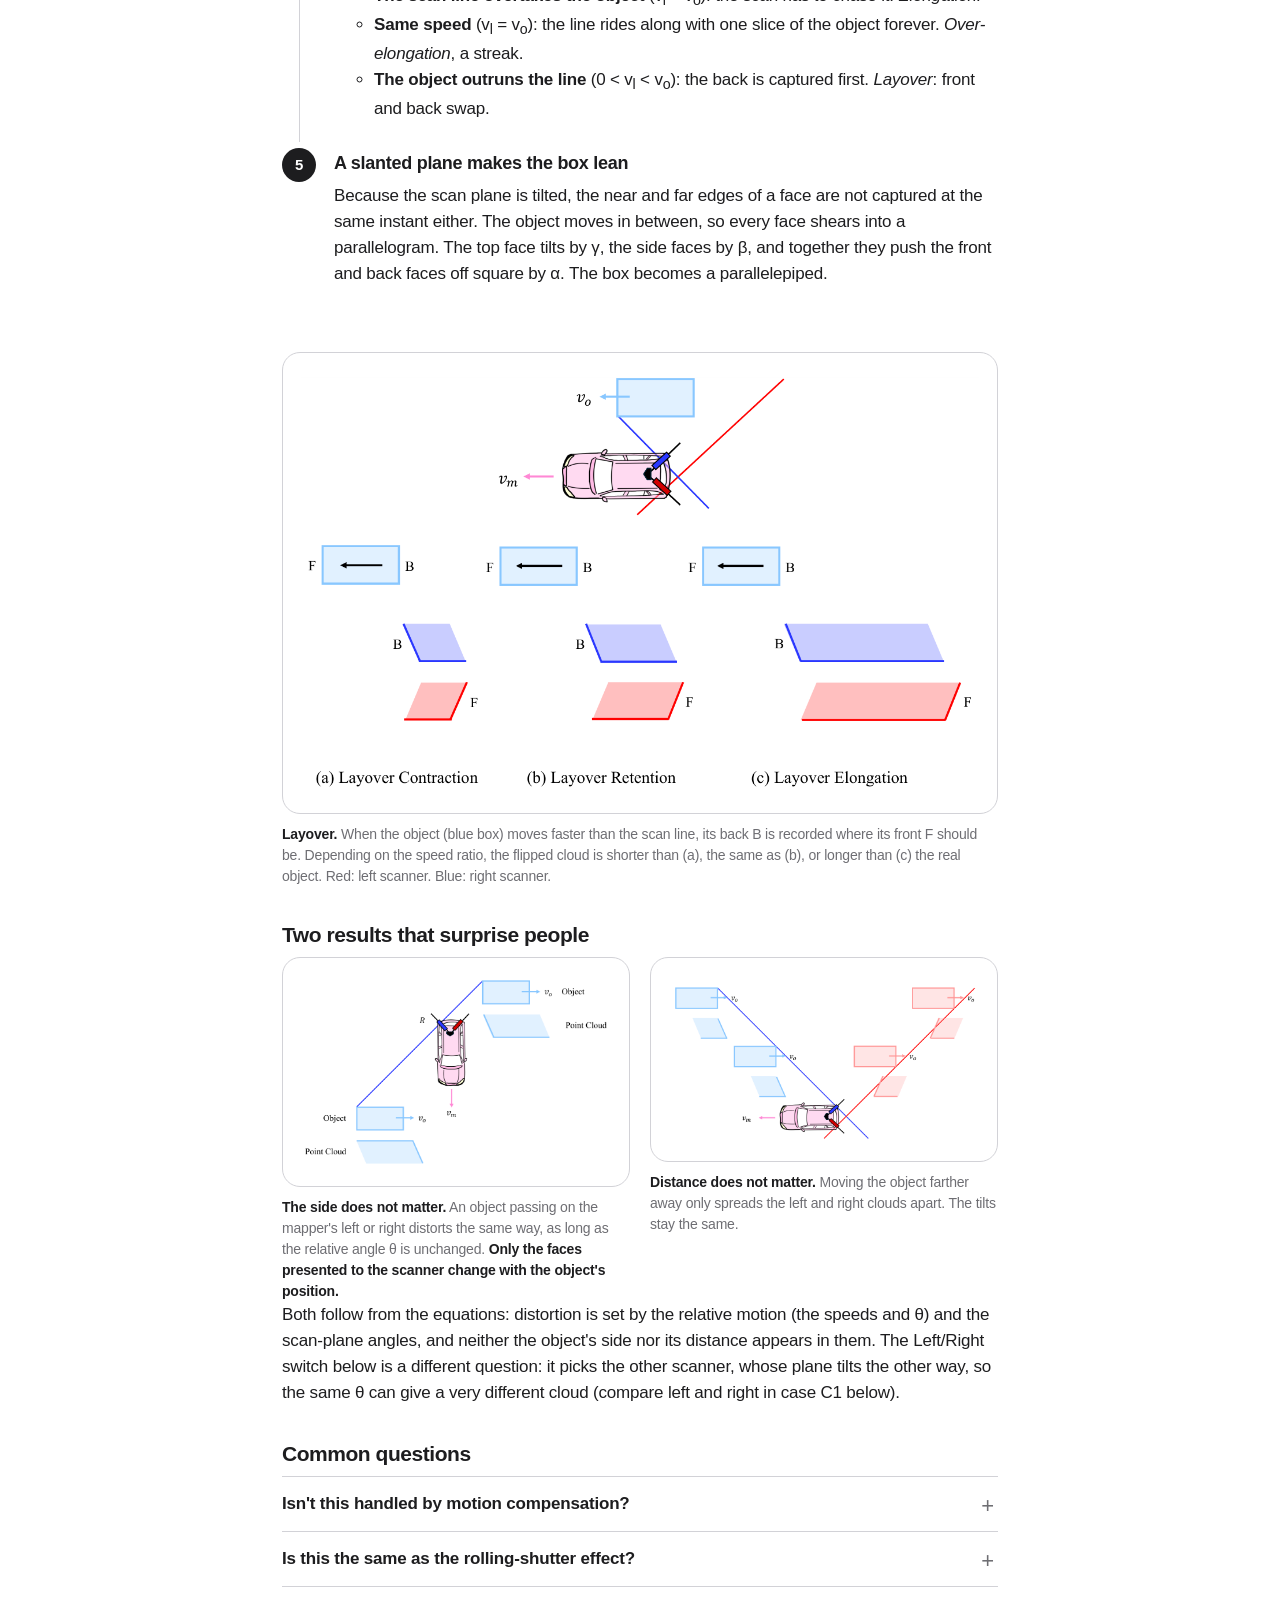
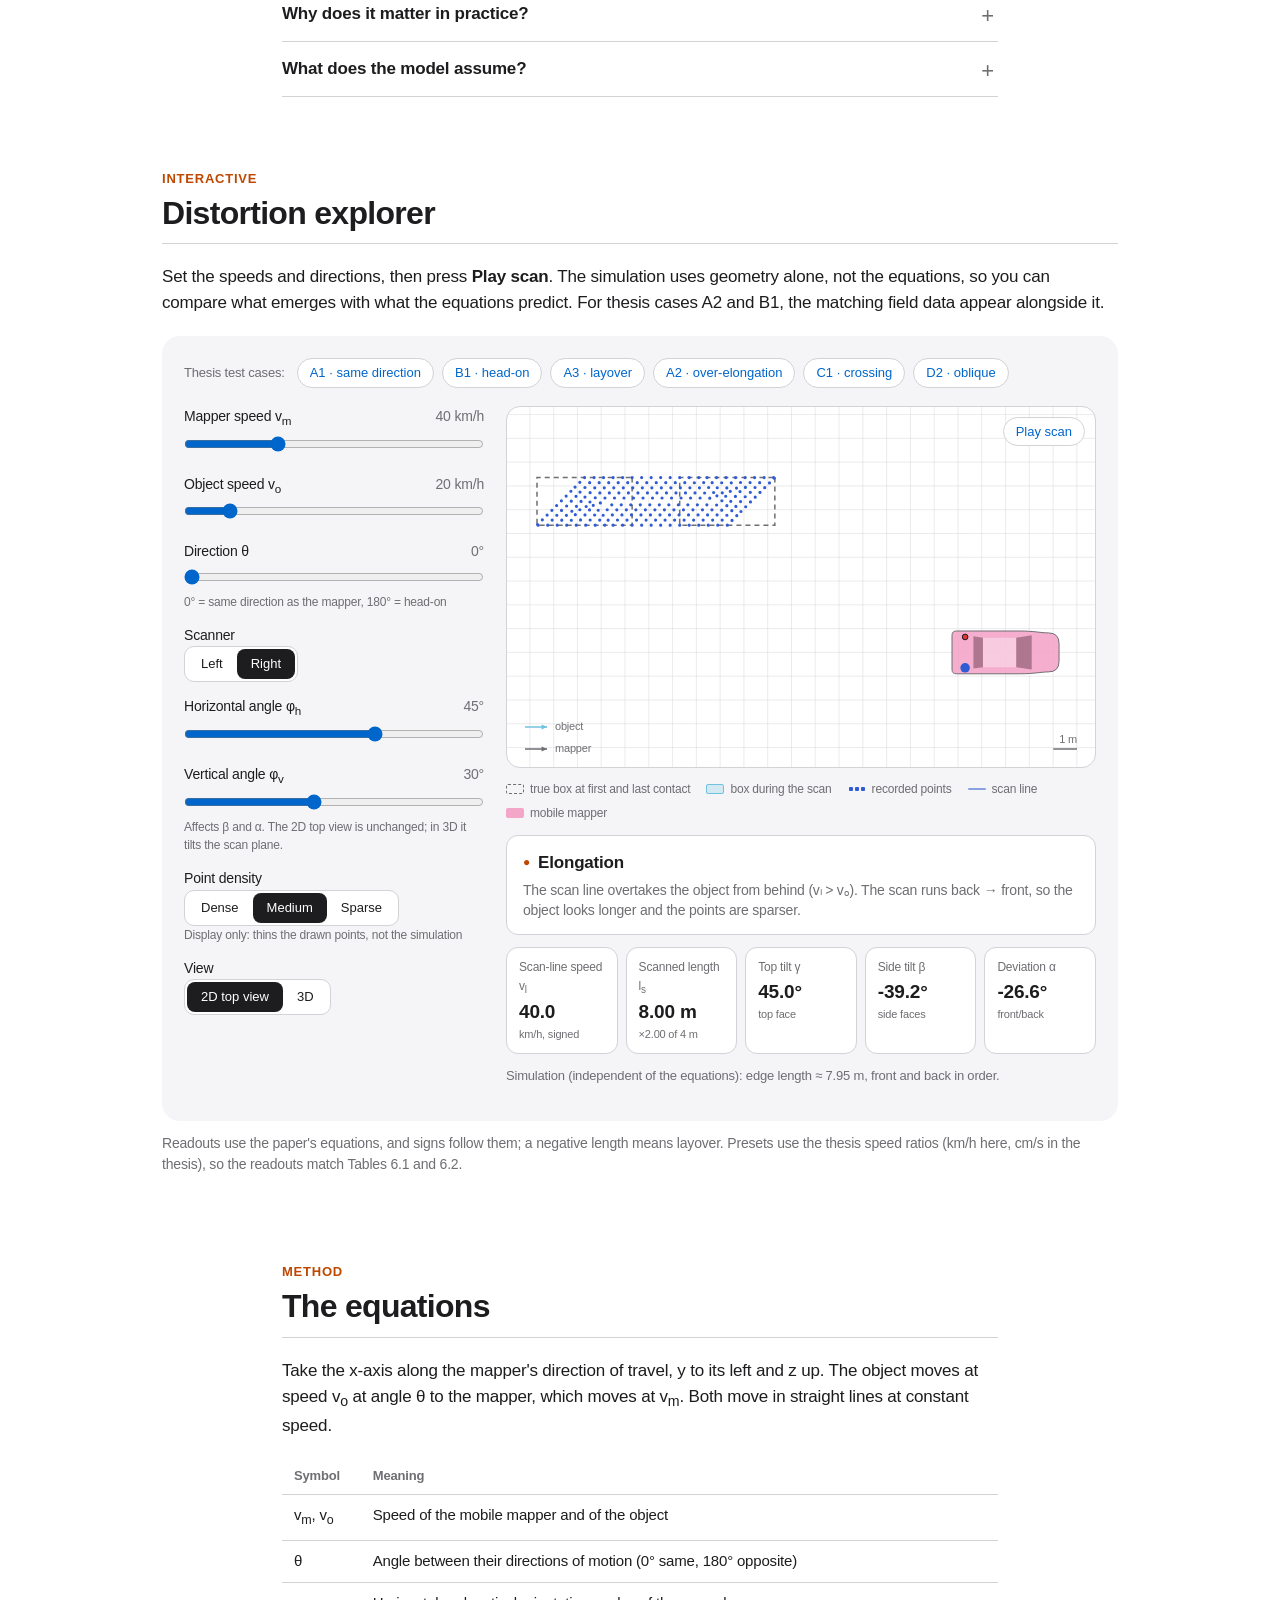
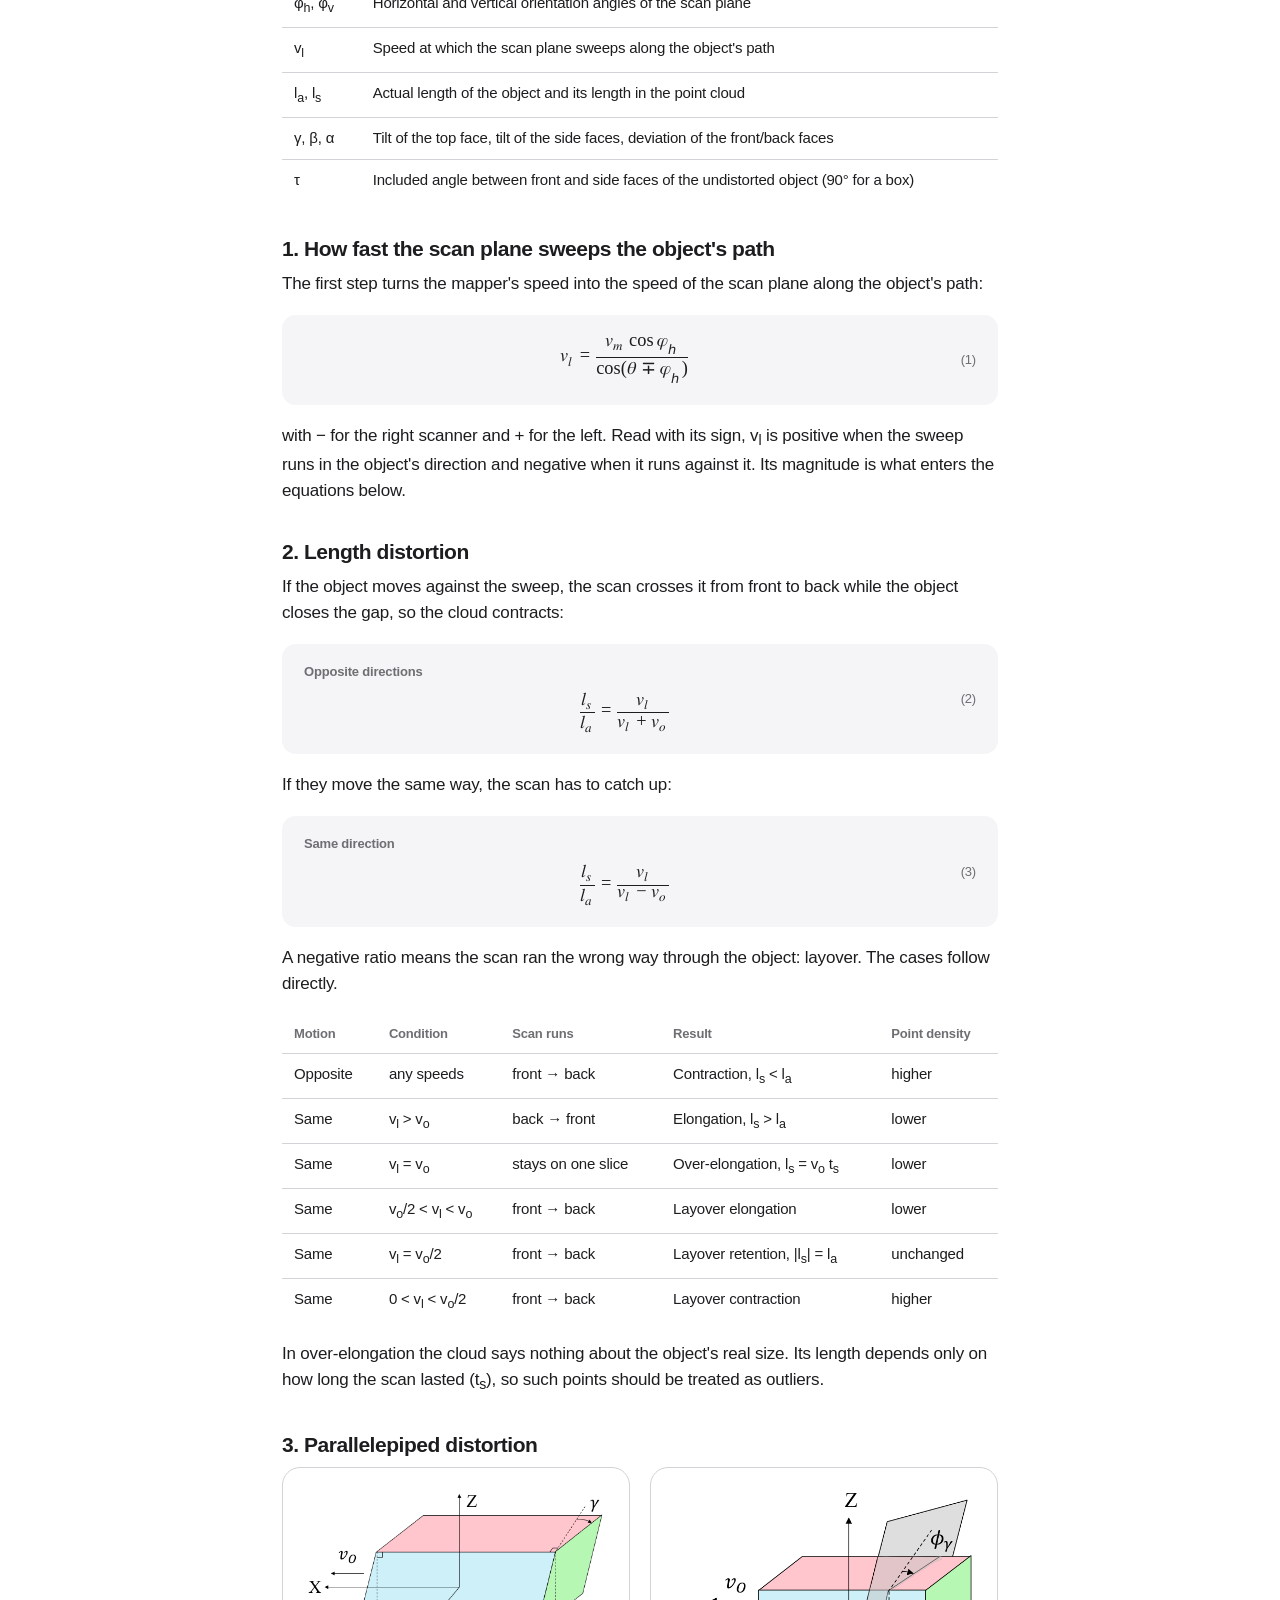
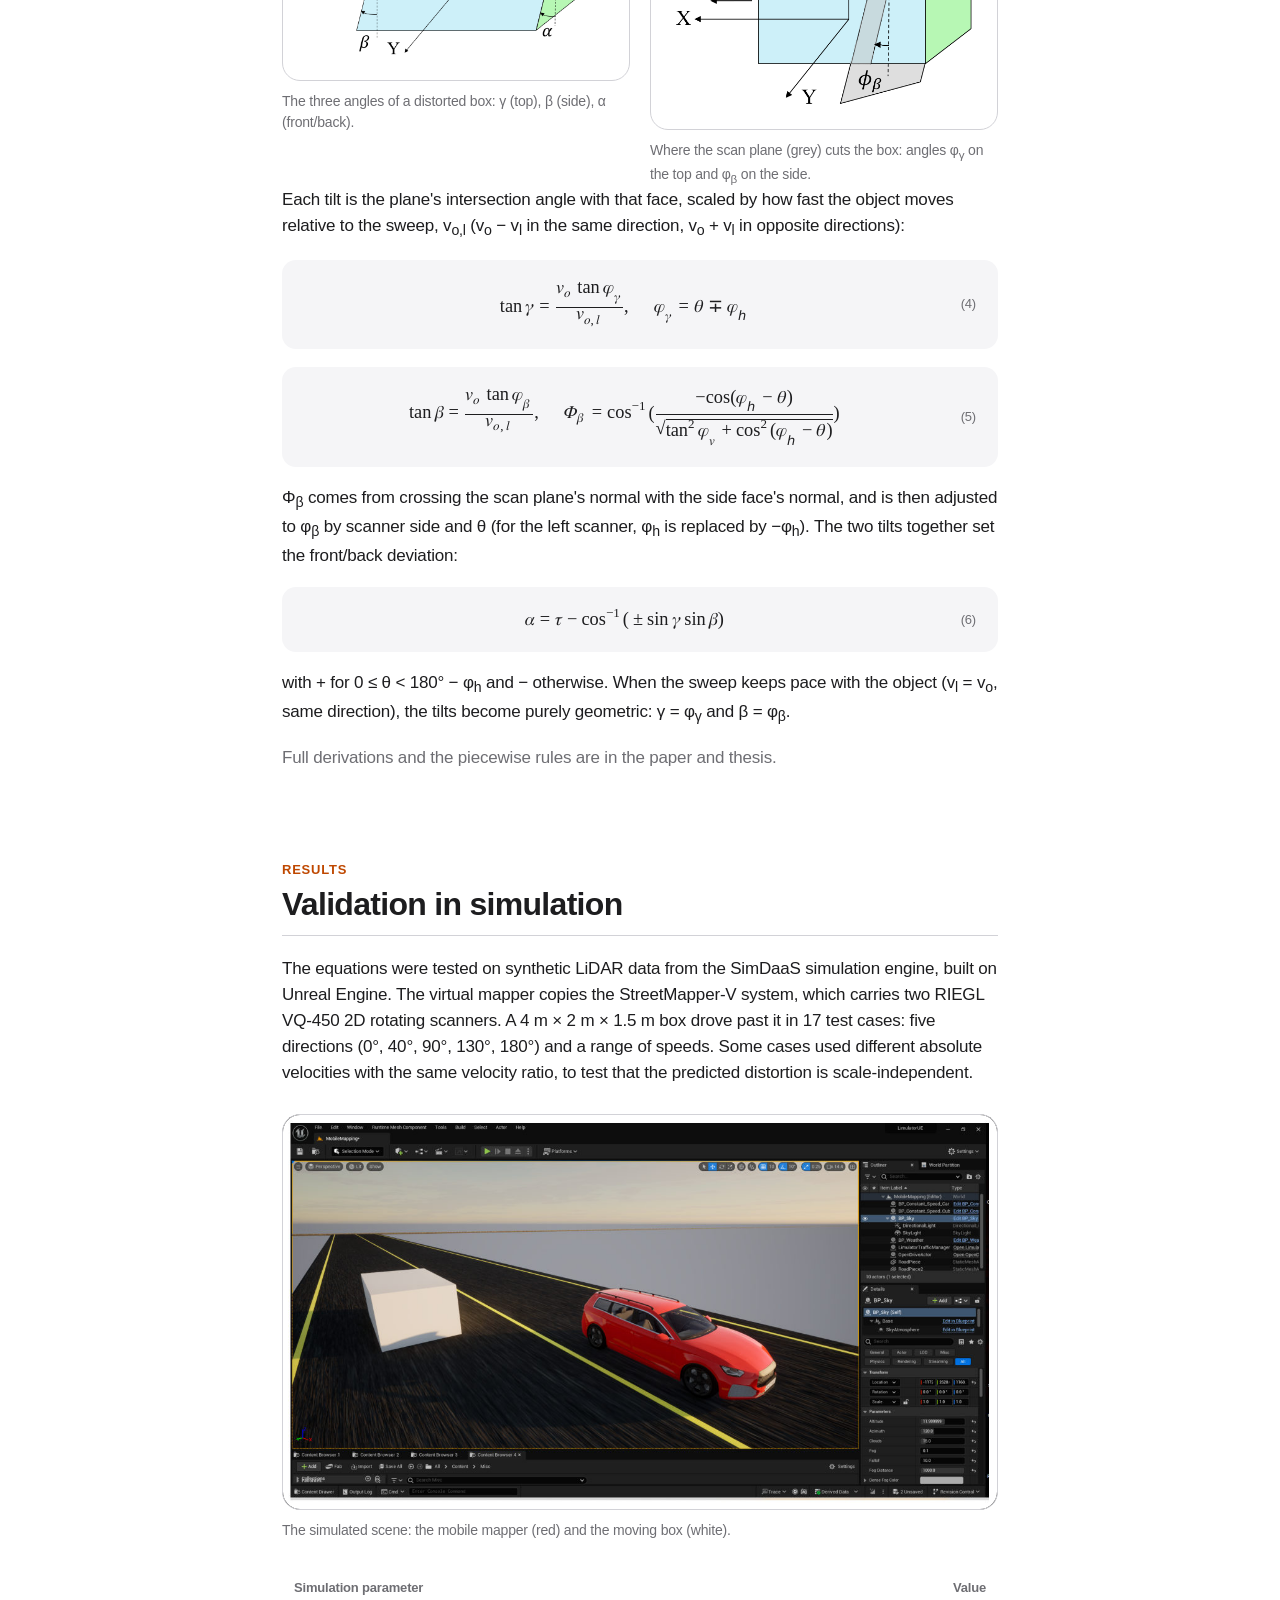
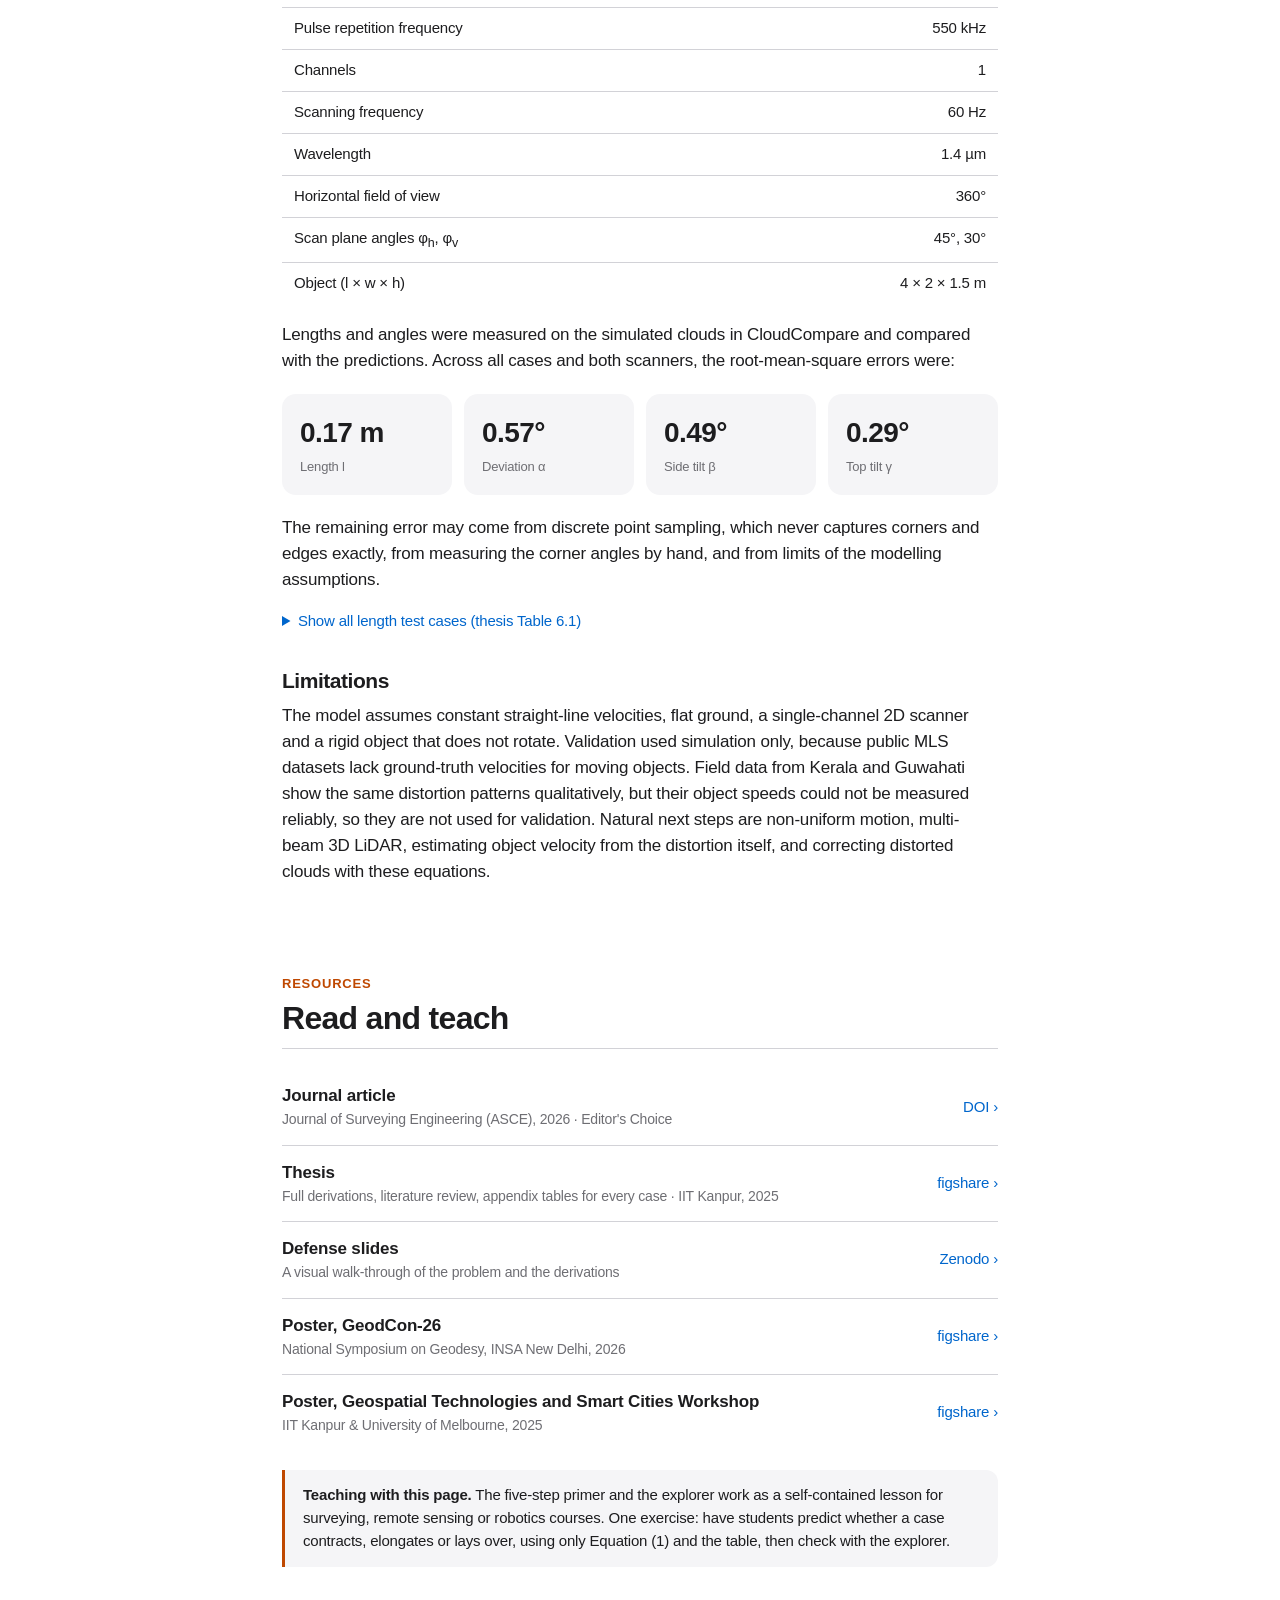
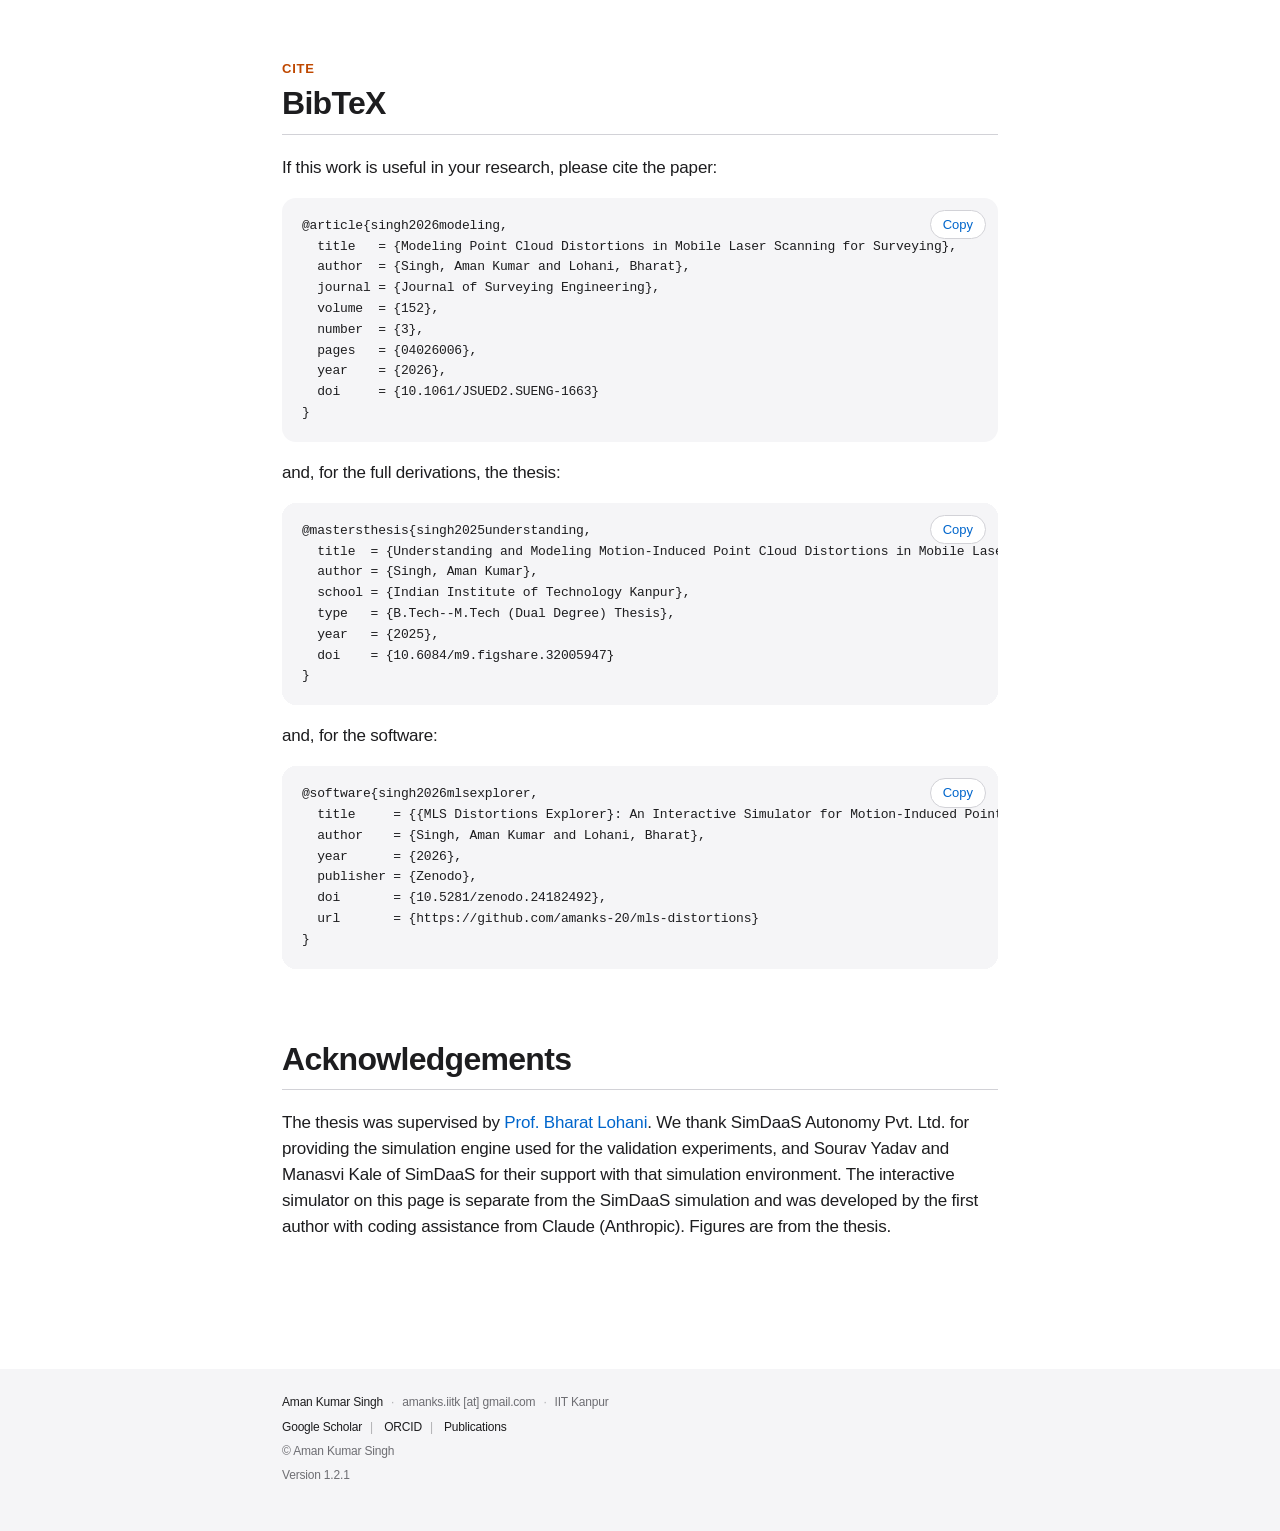
==== commit 6ac0bcda: "Page: state coding assistance in acknowledgements Co-Authored-By: Claude Opus 5.5 <noreply@anthropic" ====
--- a/index.html
+++ b/index.html
@@ -558,7 +558,7 @@
 
             <section class="section" id="ack">
                 <h2>Acknowledgements</h2>
-                <p>The thesis was supervised by <a href="https://home.iitk.ac.in/~blohani/" target="_blank" rel="noopener">Prof. Bharat Lohani</a>. We thank SimDaaS Autonomy Pvt. Ltd. for providing the simulation engine used for the validation experiments, and Sourav Yadav and Manasvi Kale of SimDaaS for their support with that simulation environment. The interactive simulator on this page is separate from the SimDaaS simulation and was developed by the first author. Figures are from the thesis.</p>
+                <p>The thesis was supervised by <a href="https://home.iitk.ac.in/~blohani/" target="_blank" rel="noopener">Prof. Bharat Lohani</a>. We thank SimDaaS Autonomy Pvt. Ltd. for providing the simulation engine used for the validation experiments, and Sourav Yadav and Manasvi Kale of SimDaaS for their support with that simulation environment. The interactive simulator on this page is separate from the SimDaaS simulation and was developed by the first author with coding assistance from Claude (Anthropic). Figures are from the thesis.</p>
             </section>
         </div>
     </main>
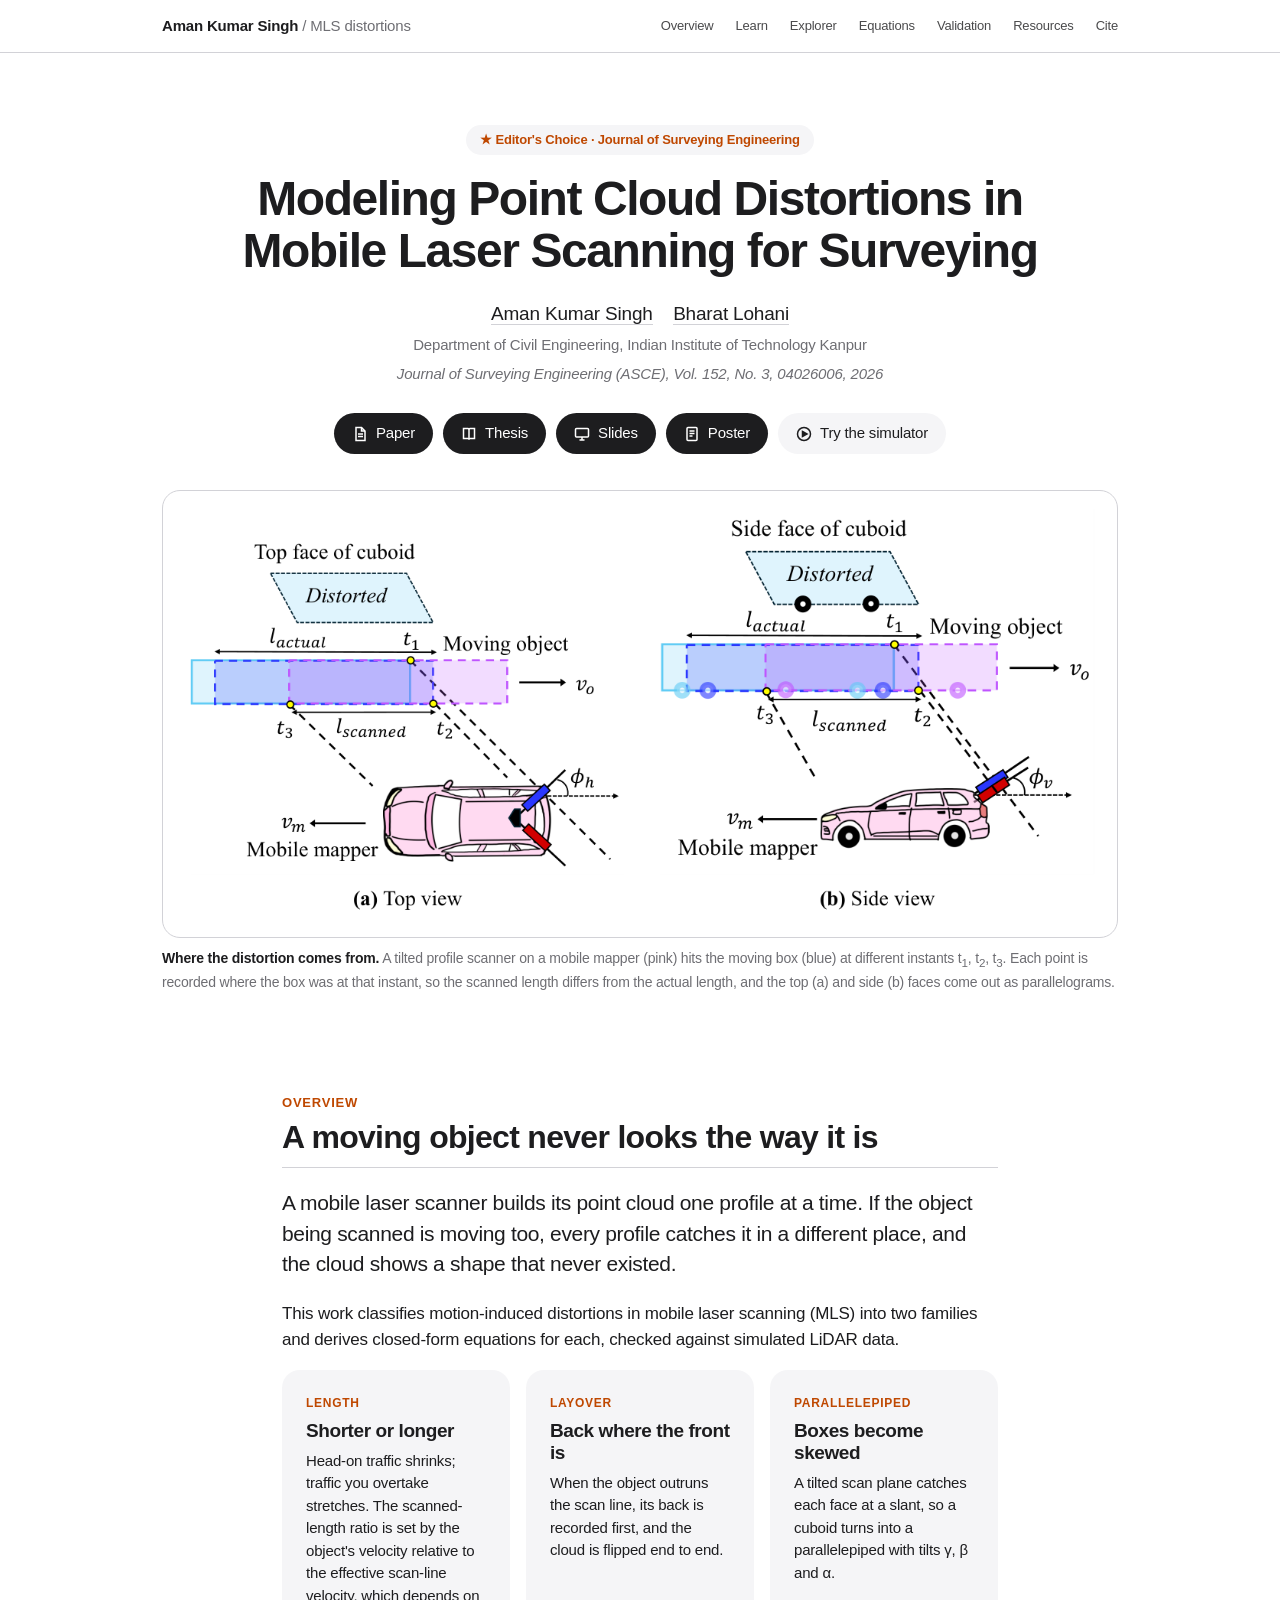
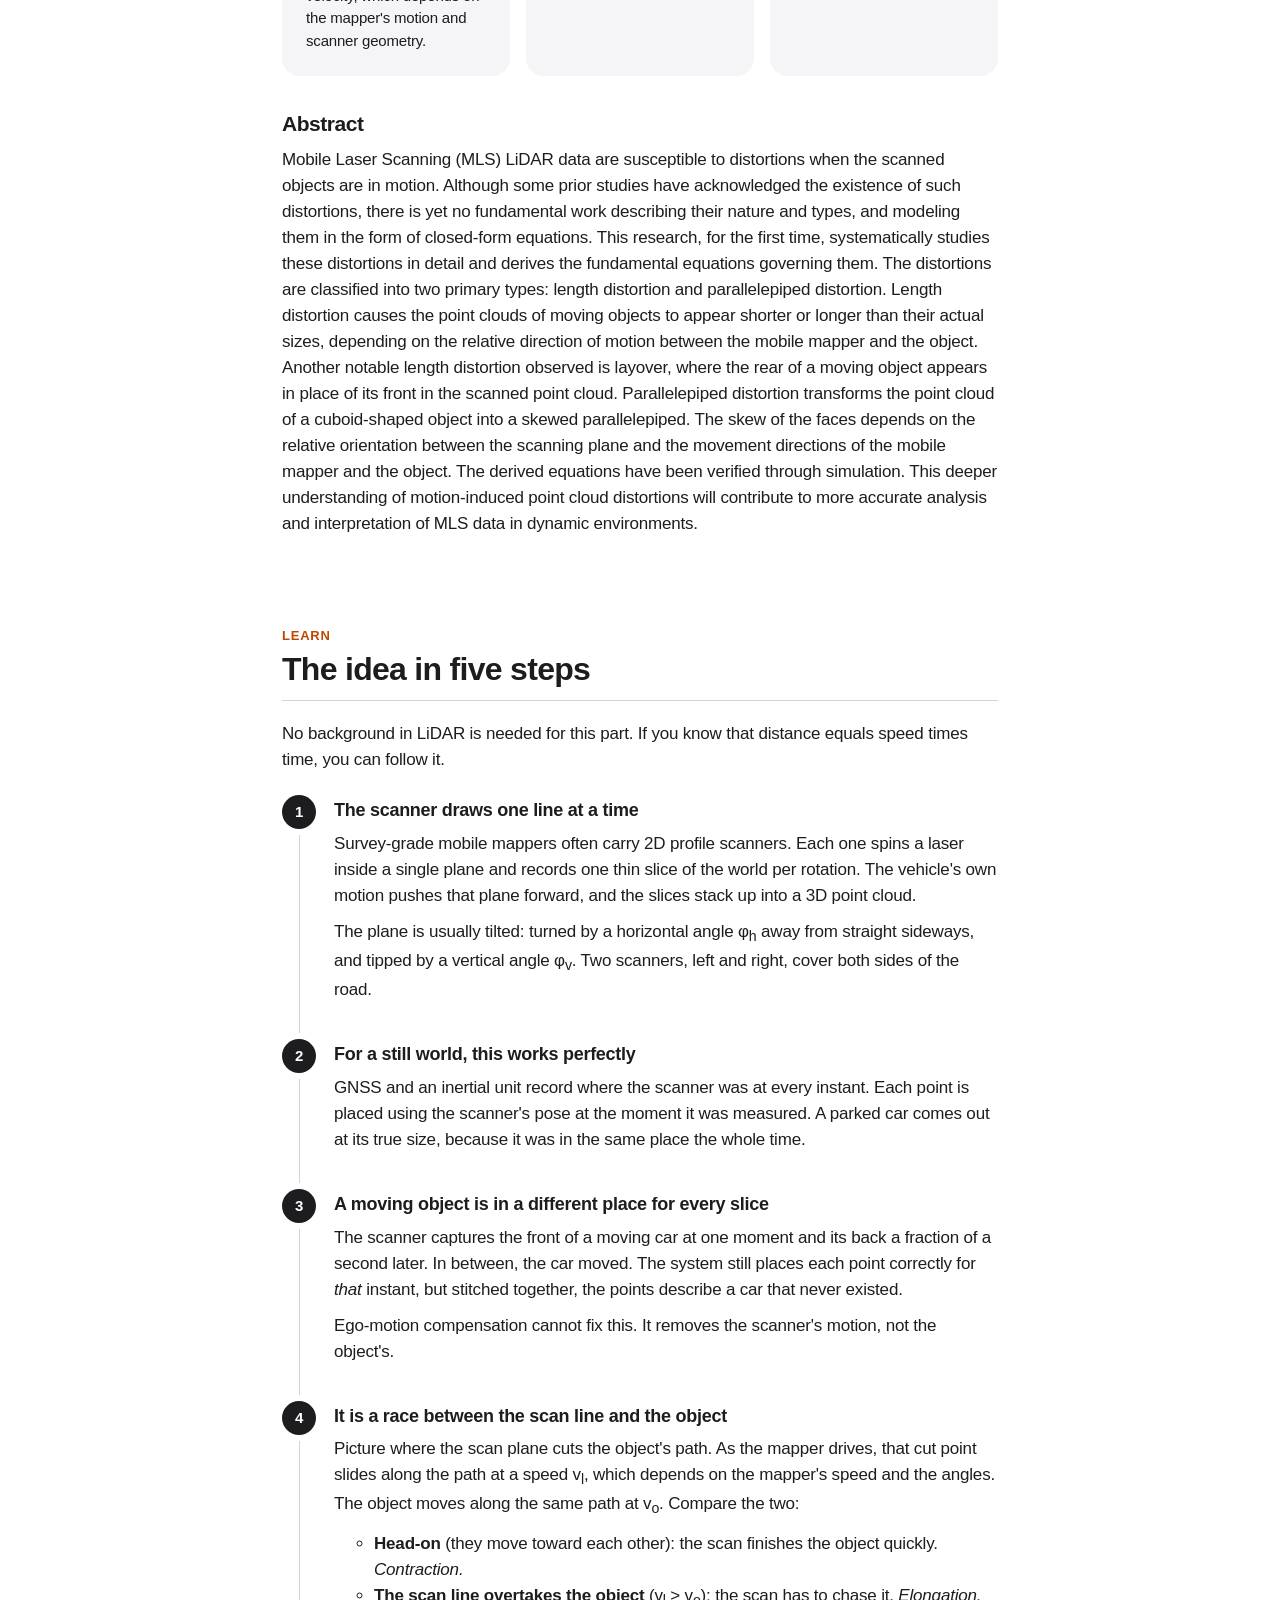
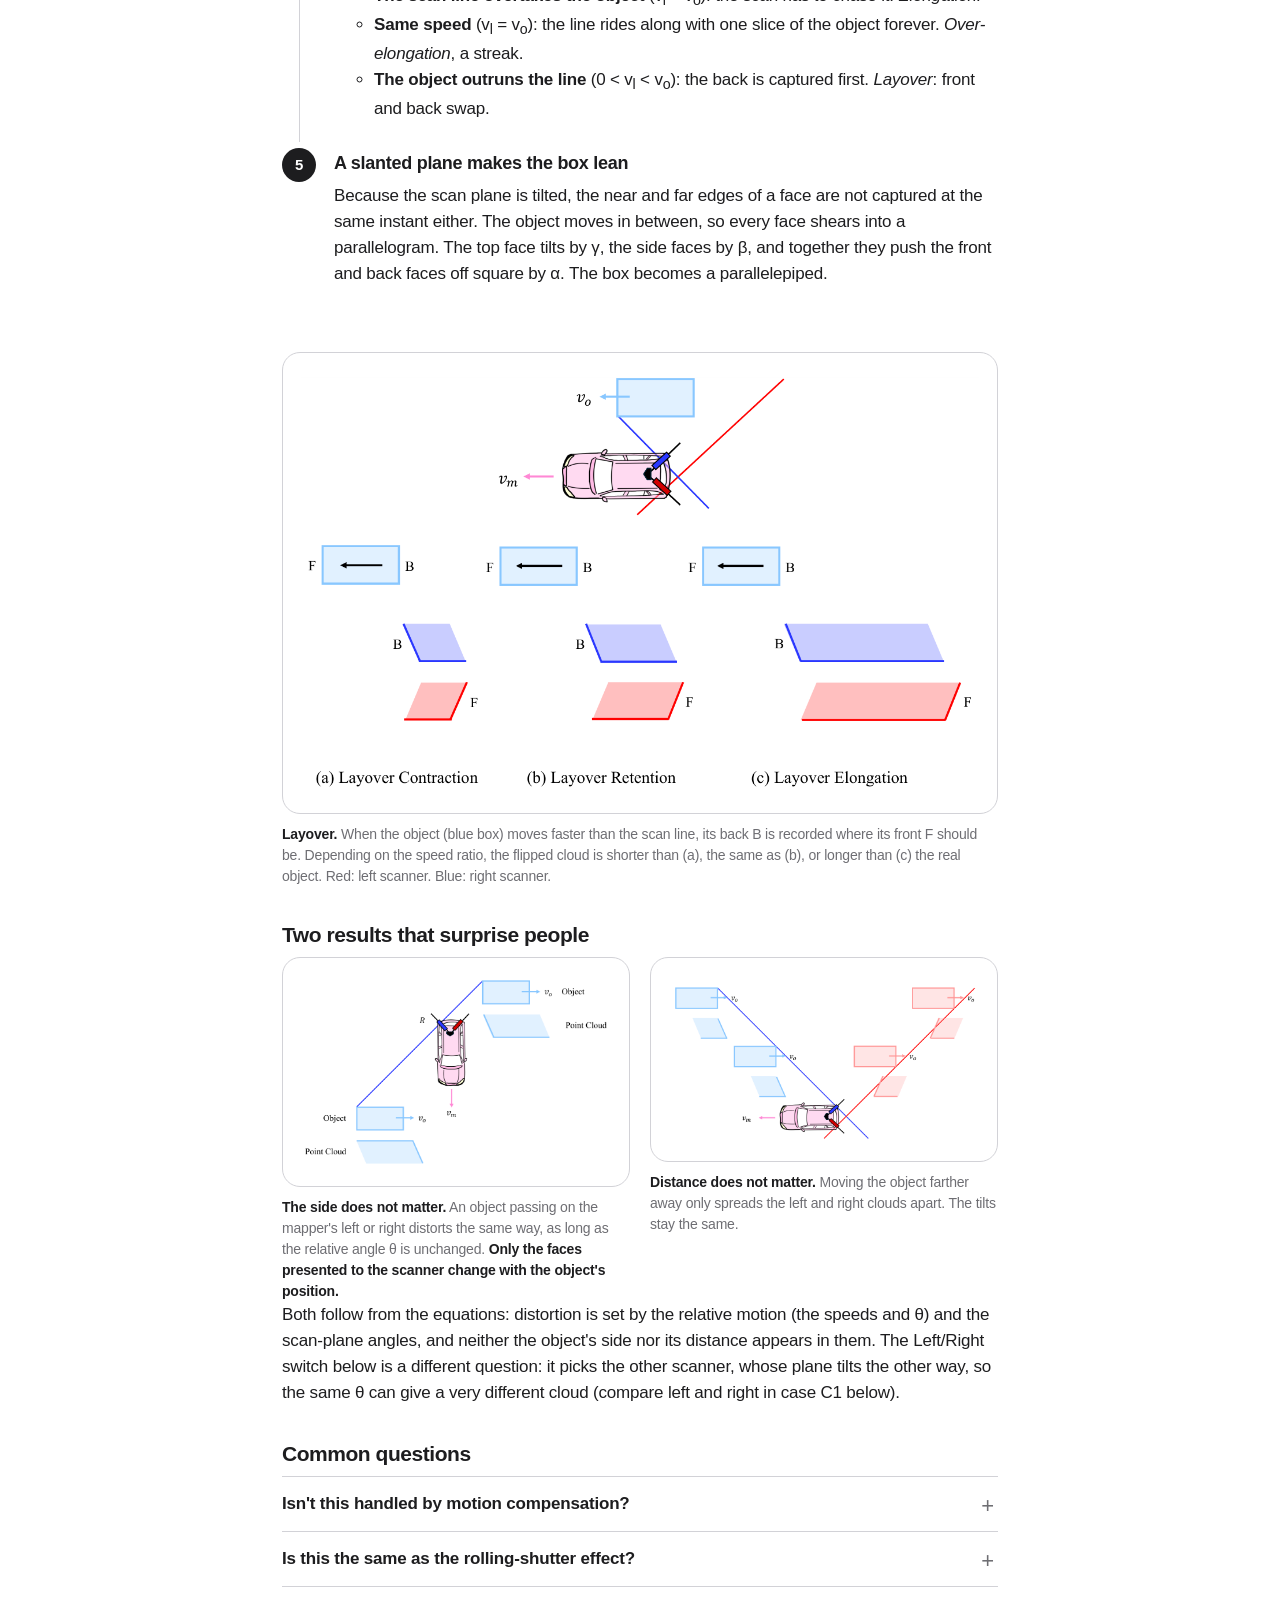
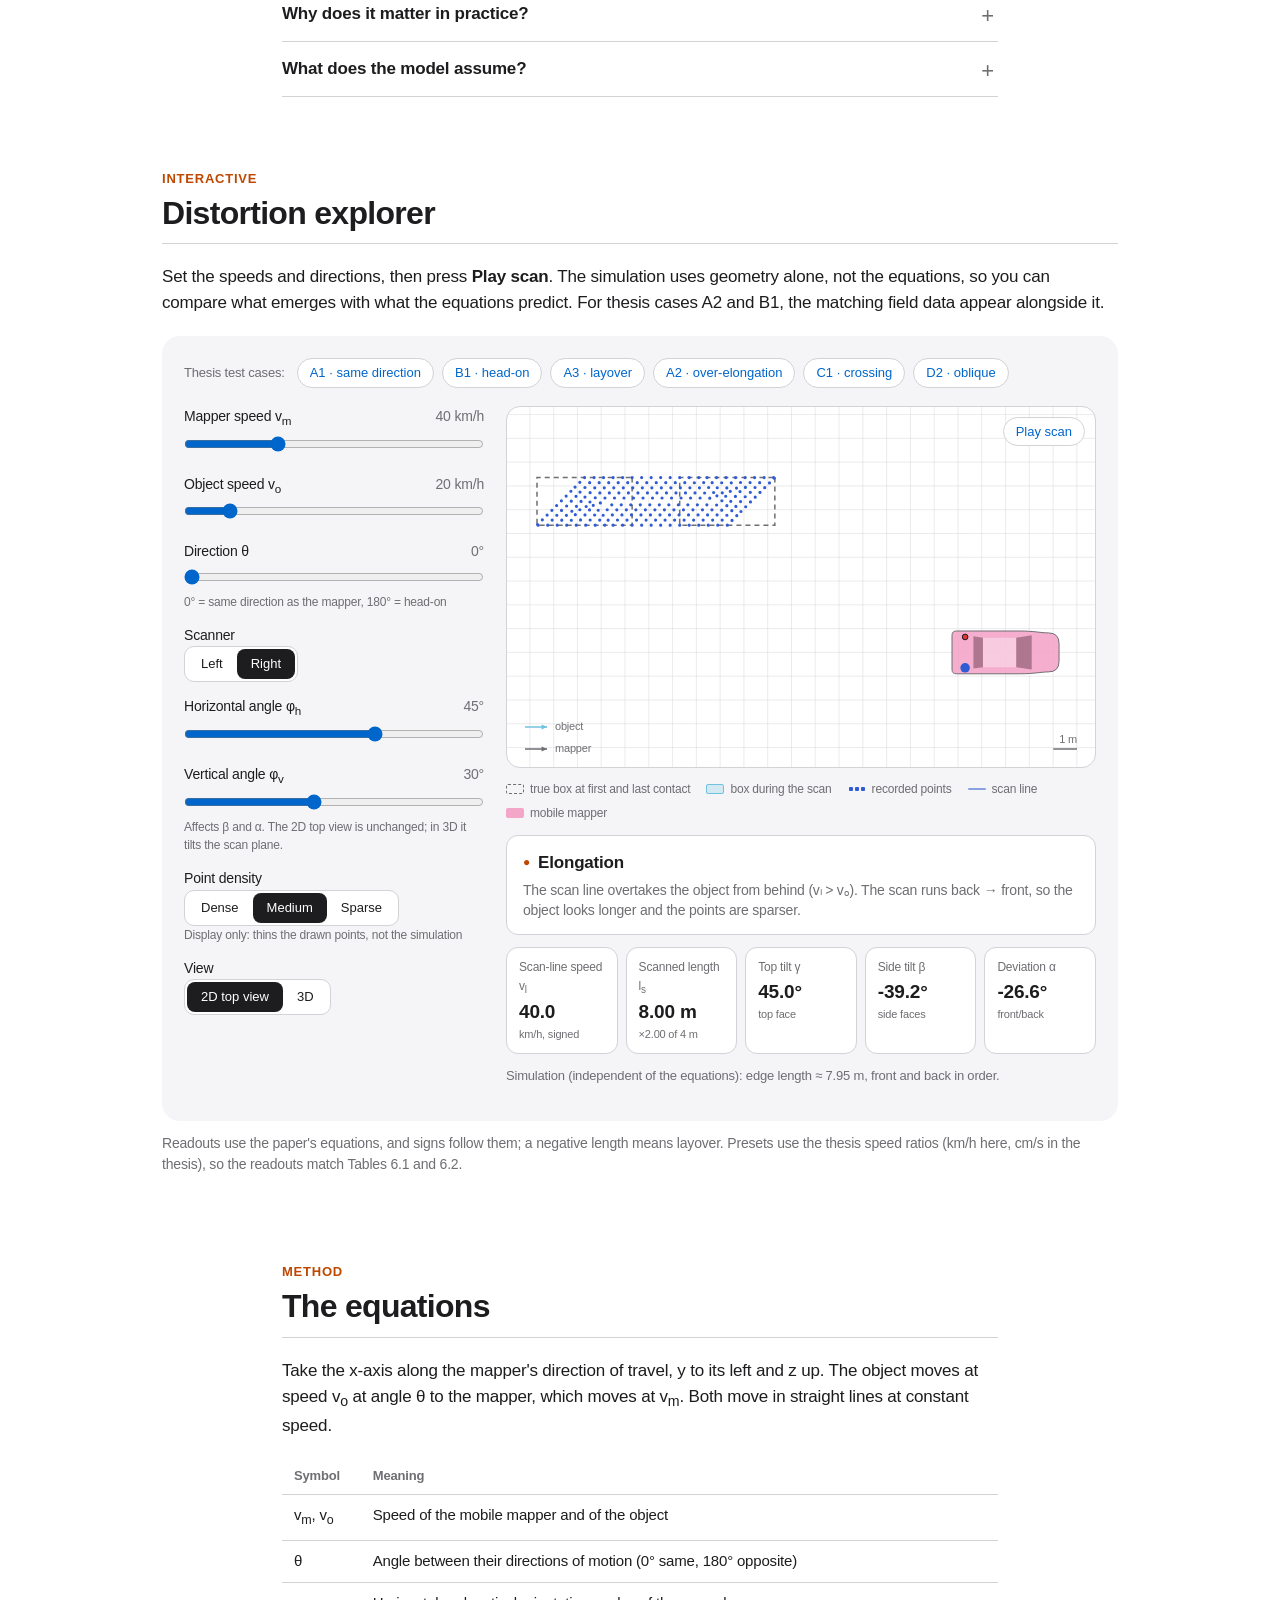
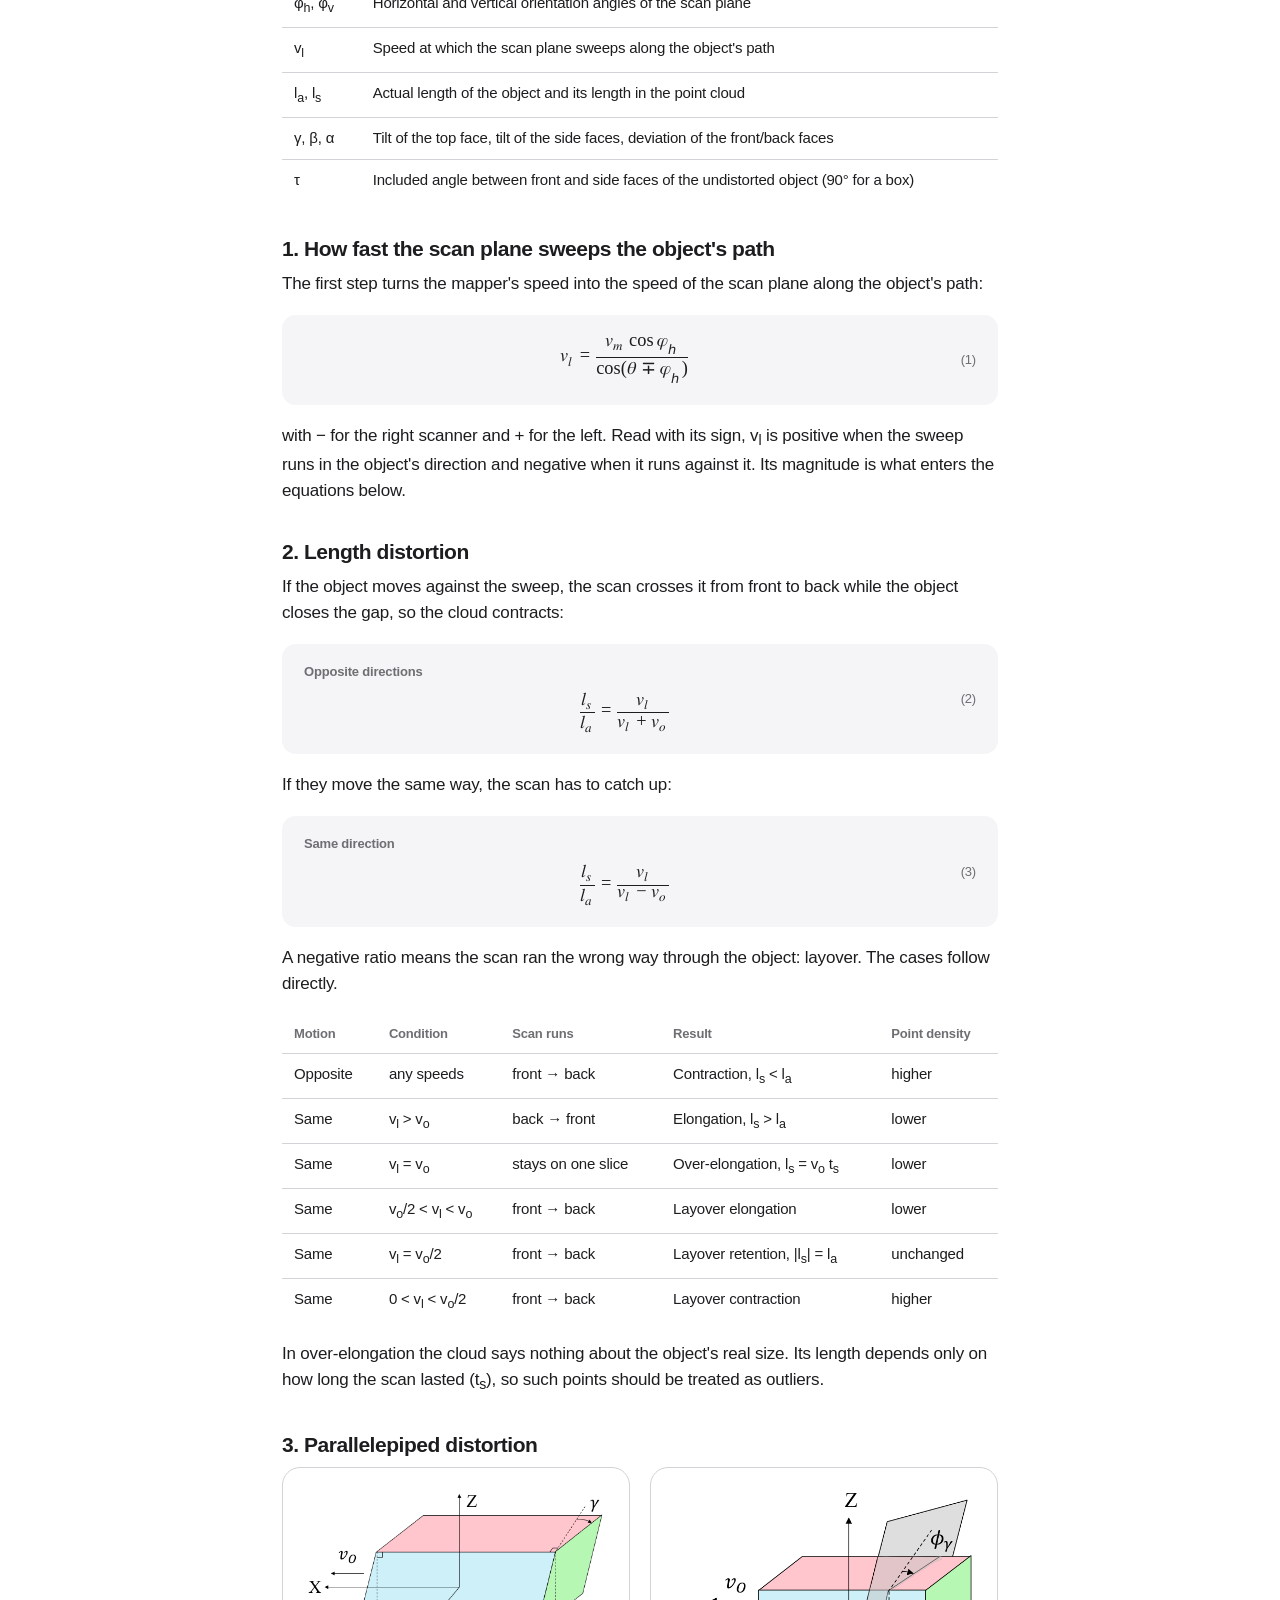
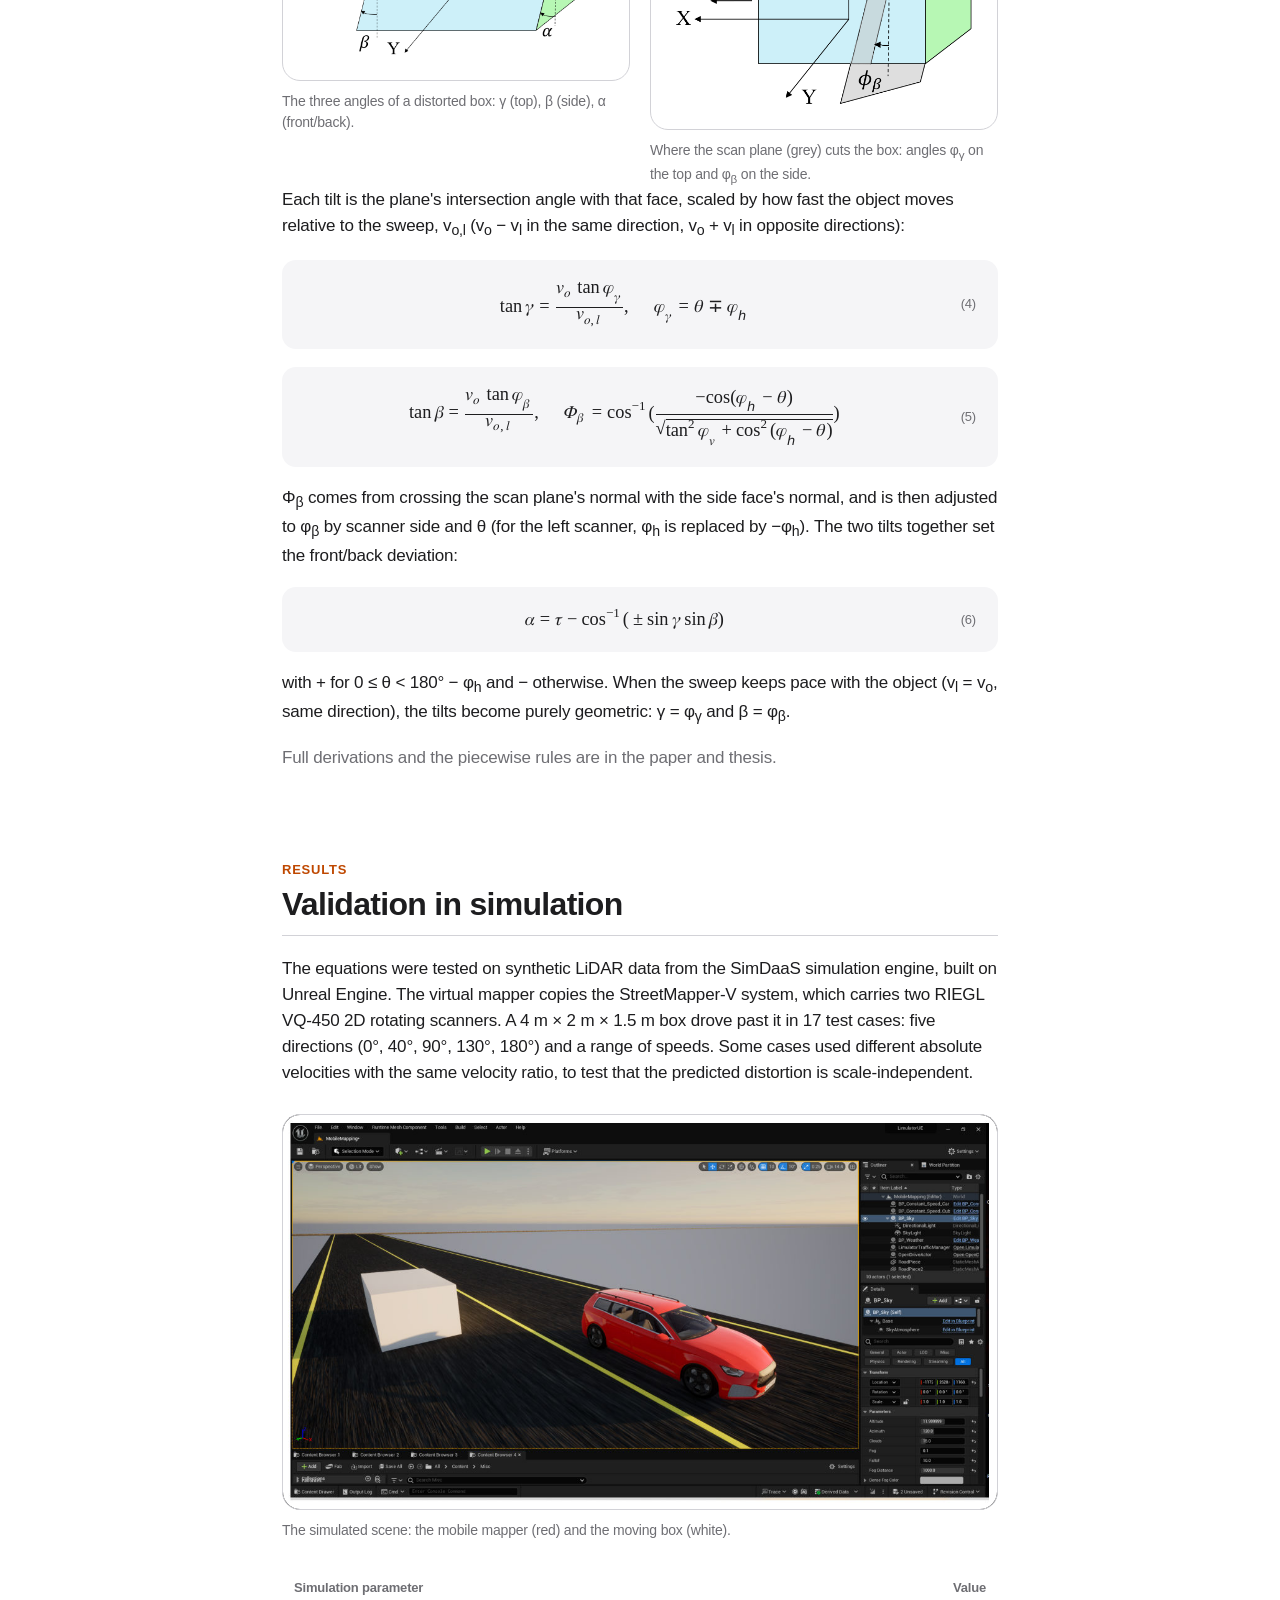
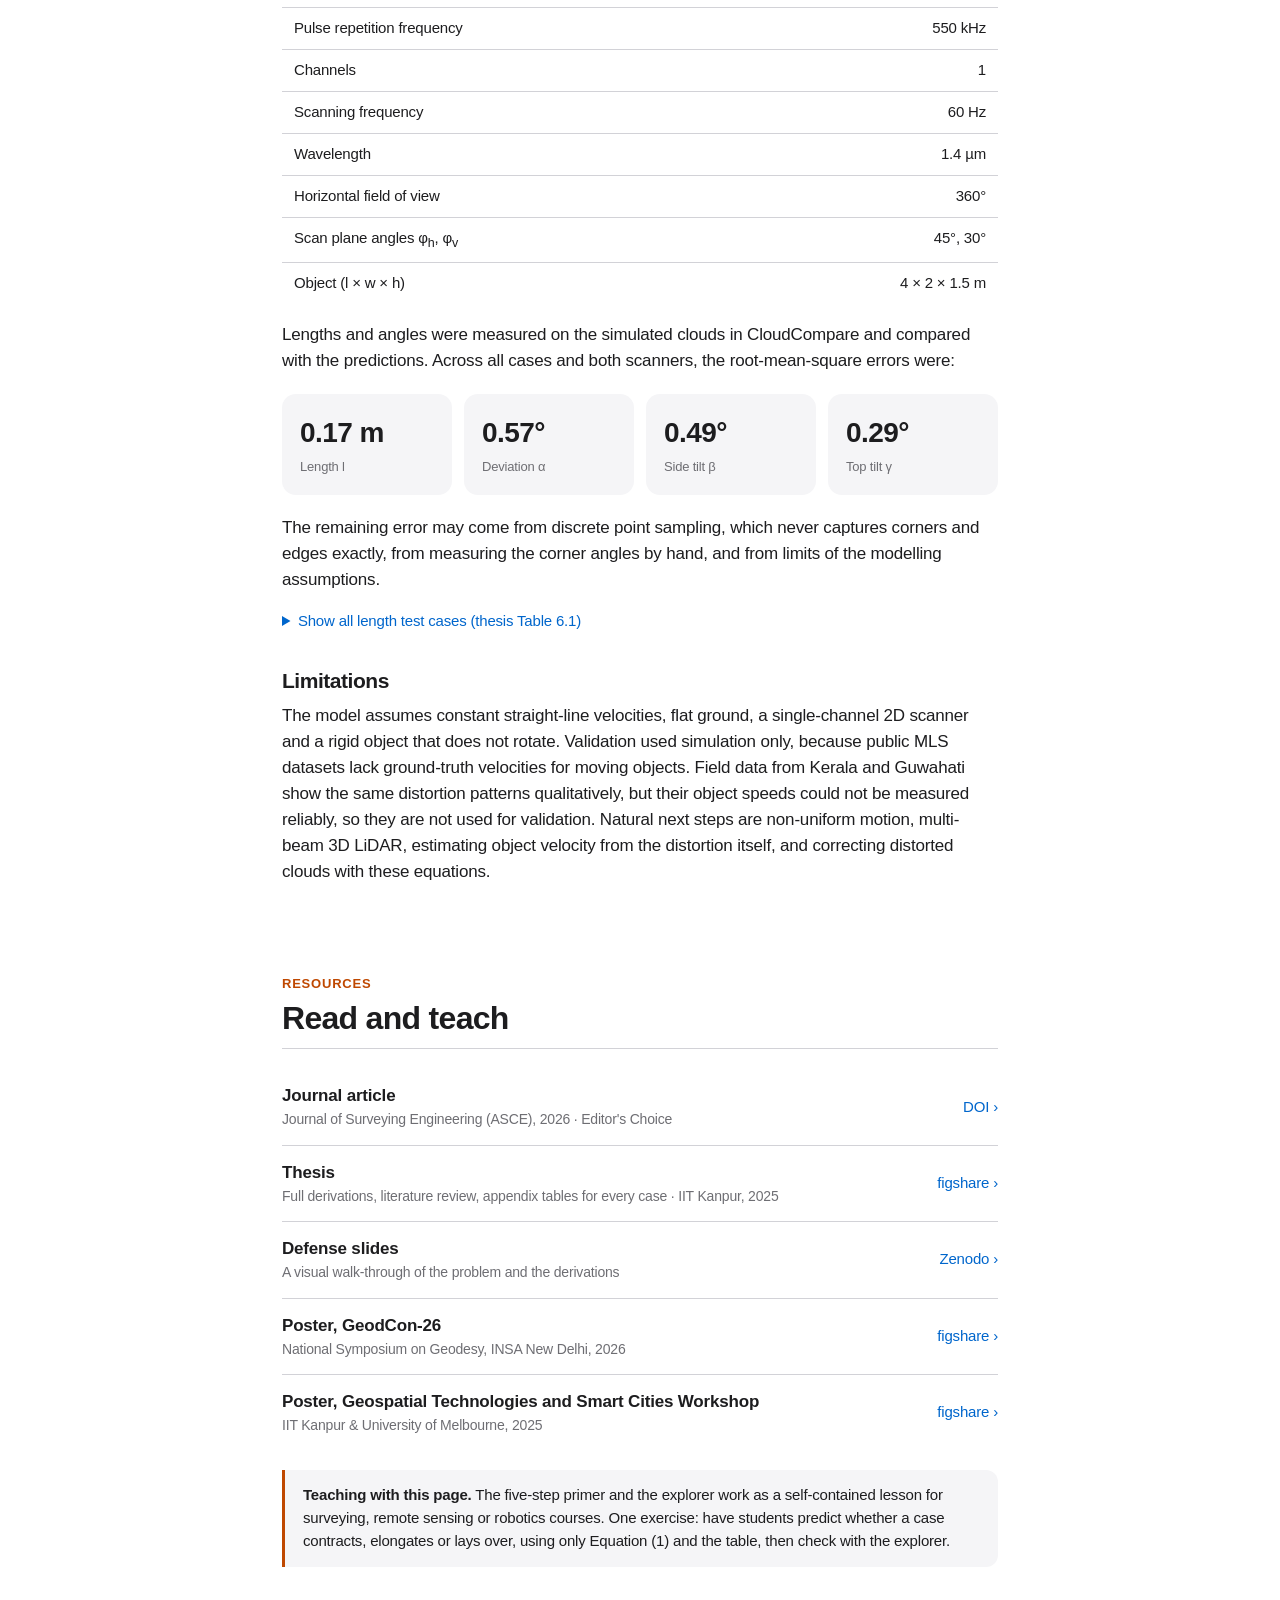
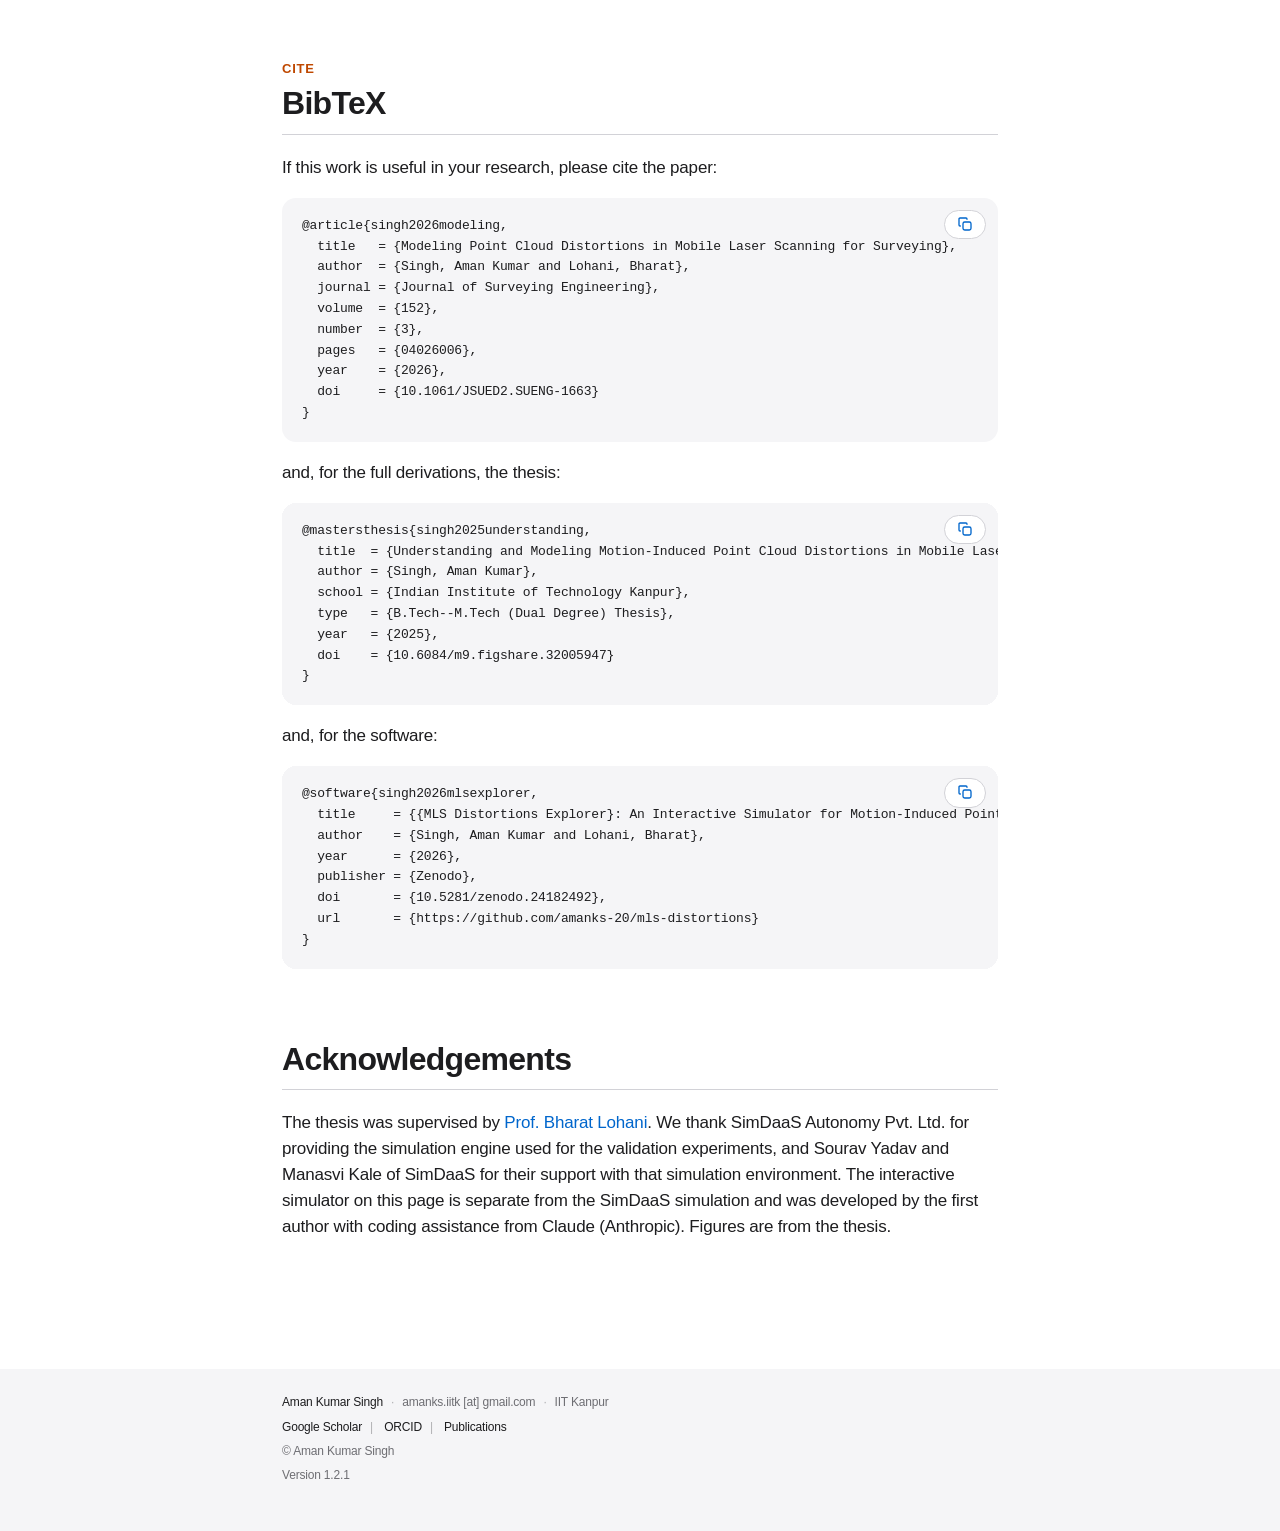
==== commit 4f1f2884: "Cite: copy buttons use the same icon as the Publications page Co-Authored-By: Claude Opus 5.5 <norep" ====
--- a/index.html
+++ b/index.html
@@ -526,7 +526,7 @@
                 <p class="eyebrow">Cite</p>
                 <h2>BibTeX</h2>
                 <p>If this work is useful in your research, please cite the paper:</p>
-                <pre class="bib"><button type="button" class="pill bib-copy">Copy</button>@article{singh2026modeling,
+                <pre class="bib"><button type="button" class="pill bib-copy" aria-label="Copy BibTeX" title="Copy BibTeX"><svg width="16" height="16" viewBox="0 0 24 24" fill="none" stroke="currentColor" stroke-width="2" stroke-linecap="round" stroke-linejoin="round" aria-hidden="true" focusable="false" style="vertical-align:-3px"><rect x="9" y="9" width="12" height="12" rx="2.5"/><path d="M5 15h-.5A1.5 1.5 0 0 1 3 13.5v-9A1.5 1.5 0 0 1 4.5 3h9A1.5 1.5 0 0 1 15 4.5V5"/></svg></button>@article{singh2026modeling,
   title   = {Modeling Point Cloud Distortions in Mobile Laser Scanning for Surveying},
   author  = {Singh, Aman Kumar and Lohani, Bharat},
   journal = {Journal of Surveying Engineering},
@@ -537,7 +537,7 @@
   doi     = {10.1061/JSUED2.SUENG-1663}
 }</pre>
                 <p style="margin-top:18px">and, for the full derivations, the thesis:</p>
-                <pre class="bib"><button type="button" class="pill bib-copy">Copy</button>@mastersthesis{singh2025understanding,
+                <pre class="bib"><button type="button" class="pill bib-copy" aria-label="Copy BibTeX" title="Copy BibTeX"><svg width="16" height="16" viewBox="0 0 24 24" fill="none" stroke="currentColor" stroke-width="2" stroke-linecap="round" stroke-linejoin="round" aria-hidden="true" focusable="false" style="vertical-align:-3px"><rect x="9" y="9" width="12" height="12" rx="2.5"/><path d="M5 15h-.5A1.5 1.5 0 0 1 3 13.5v-9A1.5 1.5 0 0 1 4.5 3h9A1.5 1.5 0 0 1 15 4.5V5"/></svg></button>@mastersthesis{singh2025understanding,
   title  = {Understanding and Modeling Motion-Induced Point Cloud Distortions in Mobile Laser Scanning},
   author = {Singh, Aman Kumar},
   school = {Indian Institute of Technology Kanpur},
@@ -546,7 +546,7 @@
   doi    = {10.6084/m9.figshare.32005947}
 }</pre>
                 <p style="margin-top:18px">and, for the software:</p>
-                <pre class="bib"><button type="button" class="pill bib-copy">Copy</button>@software{singh2026mlsexplorer,
+                <pre class="bib"><button type="button" class="pill bib-copy" aria-label="Copy BibTeX" title="Copy BibTeX"><svg width="16" height="16" viewBox="0 0 24 24" fill="none" stroke="currentColor" stroke-width="2" stroke-linecap="round" stroke-linejoin="round" aria-hidden="true" focusable="false" style="vertical-align:-3px"><rect x="9" y="9" width="12" height="12" rx="2.5"/><path d="M5 15h-.5A1.5 1.5 0 0 1 3 13.5v-9A1.5 1.5 0 0 1 4.5 3h9A1.5 1.5 0 0 1 15 4.5V5"/></svg></button>@software{singh2026mlsexplorer,
   title     = {{MLS Distortions Explorer}: An Interactive Simulator for Motion-Induced Point Cloud Distortions in Mobile Laser Scanning},
   author    = {Singh, Aman Kumar and Lohani, Bharat},
   year      = {2026},
@@ -585,12 +585,16 @@
     <script src="static/js/field-panel.js"></script>
     <script>
         // BibTeX: copy to clipboard
+        var checkIcon = '<svg width="16" height="16" viewBox="0 0 24 24" fill="none" stroke="currentColor" stroke-width="2" stroke-linecap="round" stroke-linejoin="round" aria-hidden="true" focusable="false" style="vertical-align:-3px"><path d="M5 12.5l4.5 4.5L19 7.5"/></svg>';
         document.querySelectorAll('.bib-copy').forEach(function (btn) {
+            var copyIcon = btn.innerHTML, timer;
             btn.addEventListener('click', function () {
-                var text = btn.parentElement.textContent.replace(btn.textContent, '').trim();
-                navigator.clipboard.writeText(text).then(function () {
-                    btn.textContent = 'Copied';
-                    setTimeout(function () { btn.textContent = 'Copy'; }, 1500);
+                var block = btn.parentElement.cloneNode(true);
+                block.querySelector('.bib-copy').remove();
+                navigator.clipboard.writeText(block.textContent.trim()).then(function () {
+                    btn.innerHTML = checkIcon;
+                    clearTimeout(timer);
+                    timer = setTimeout(function () { btn.innerHTML = copyIcon; }, 1500);
                 });
             });
         });
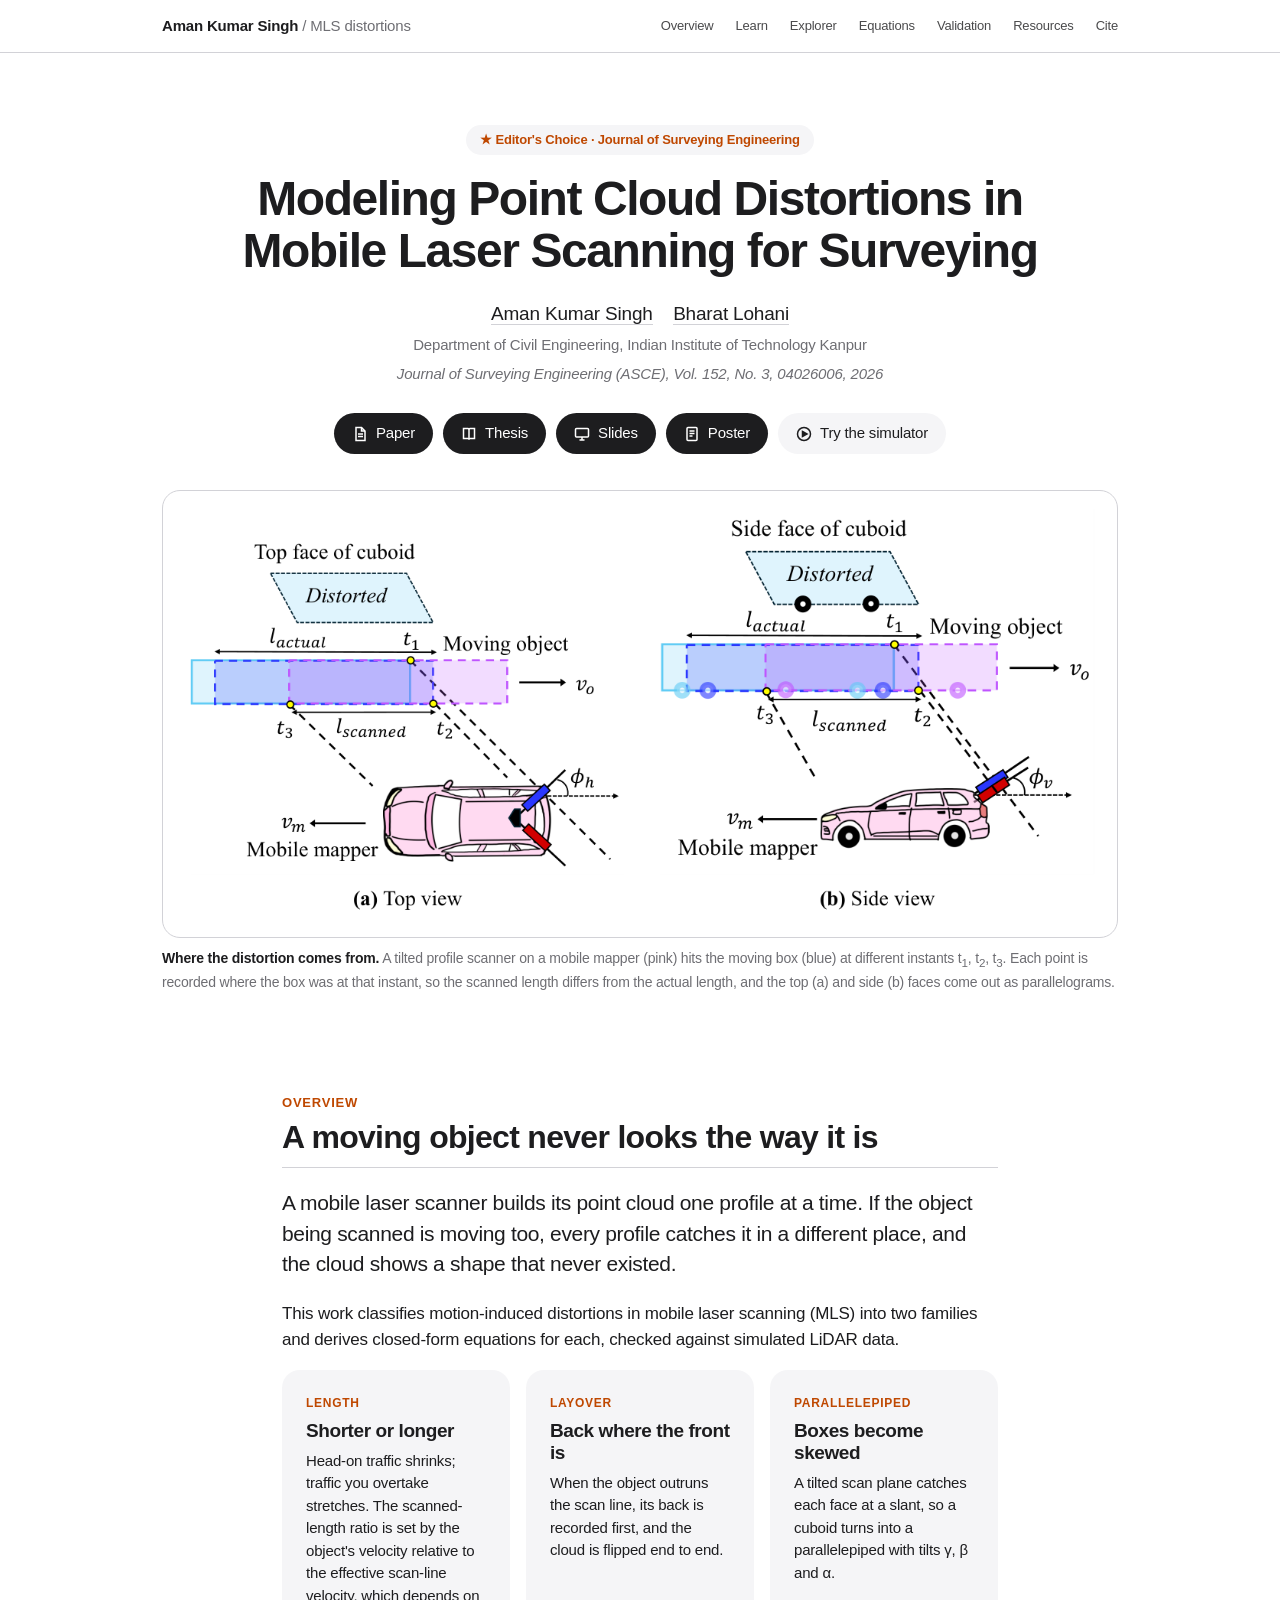
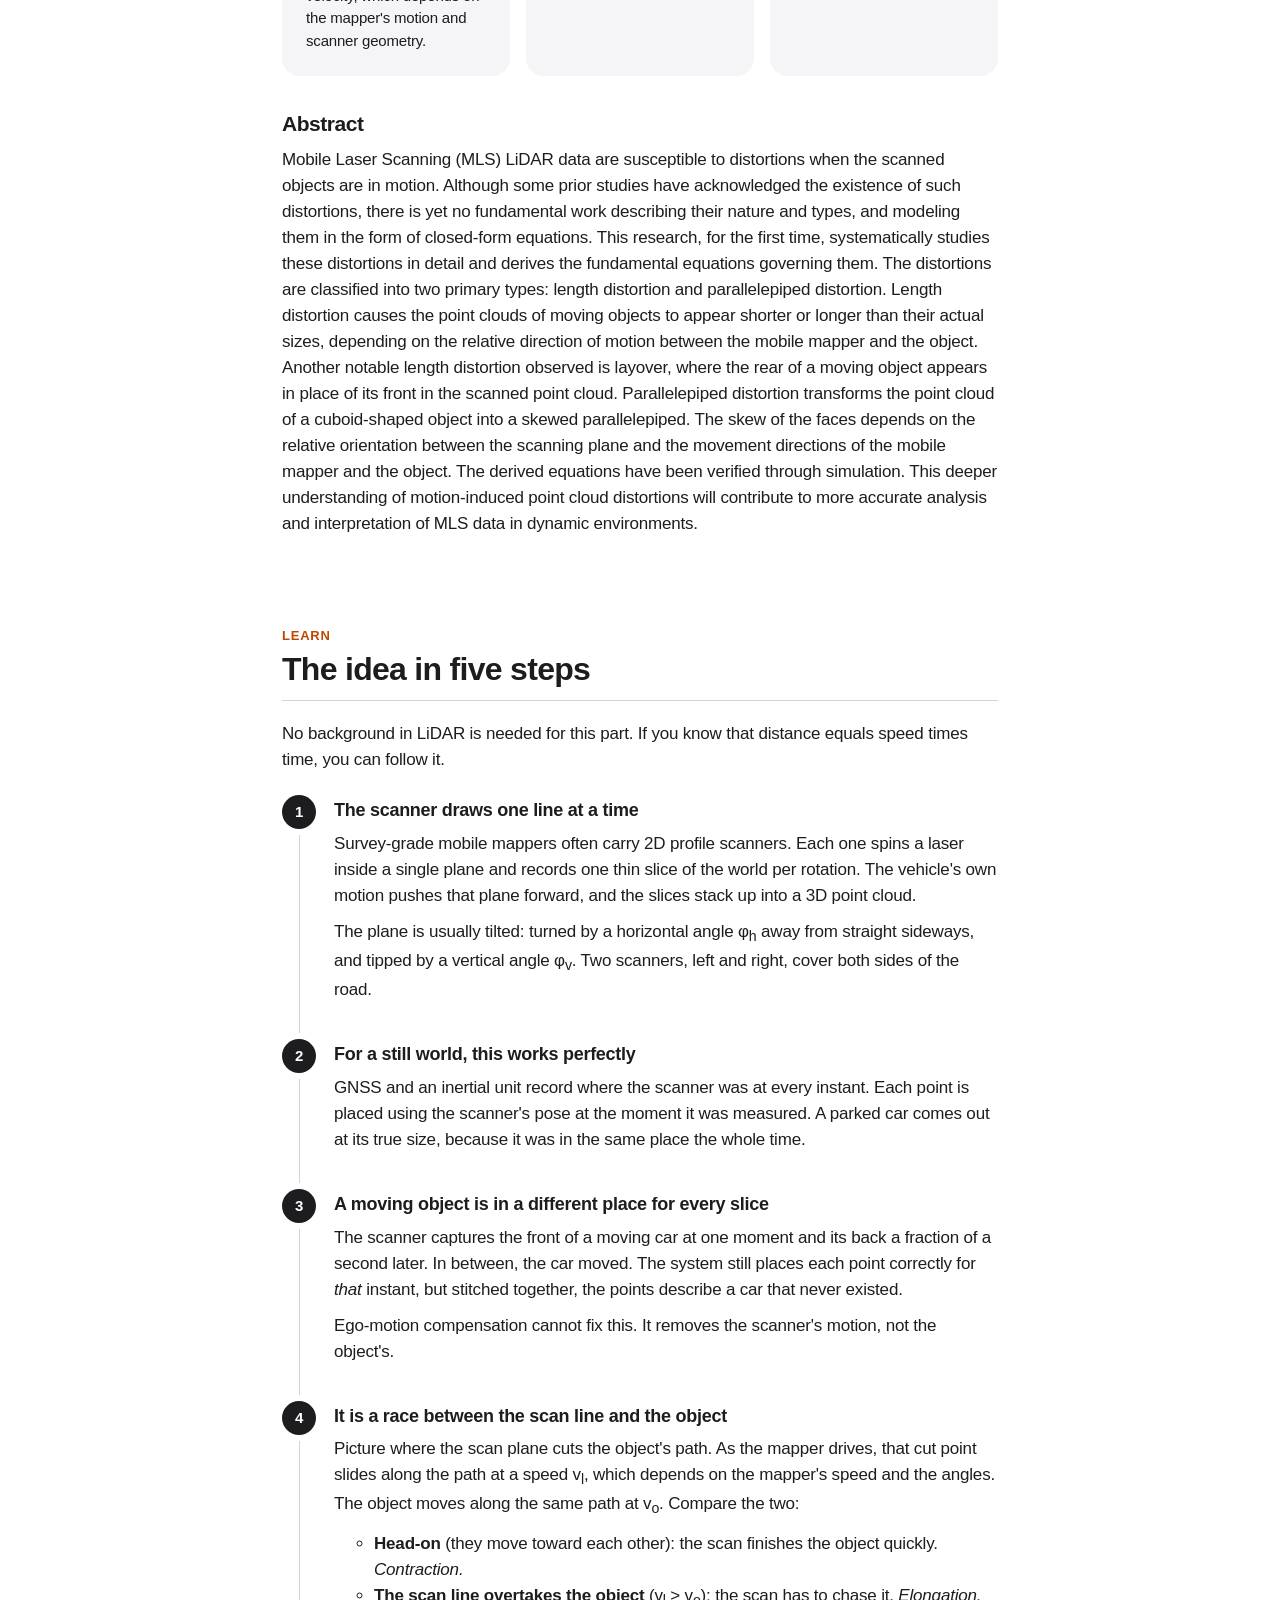
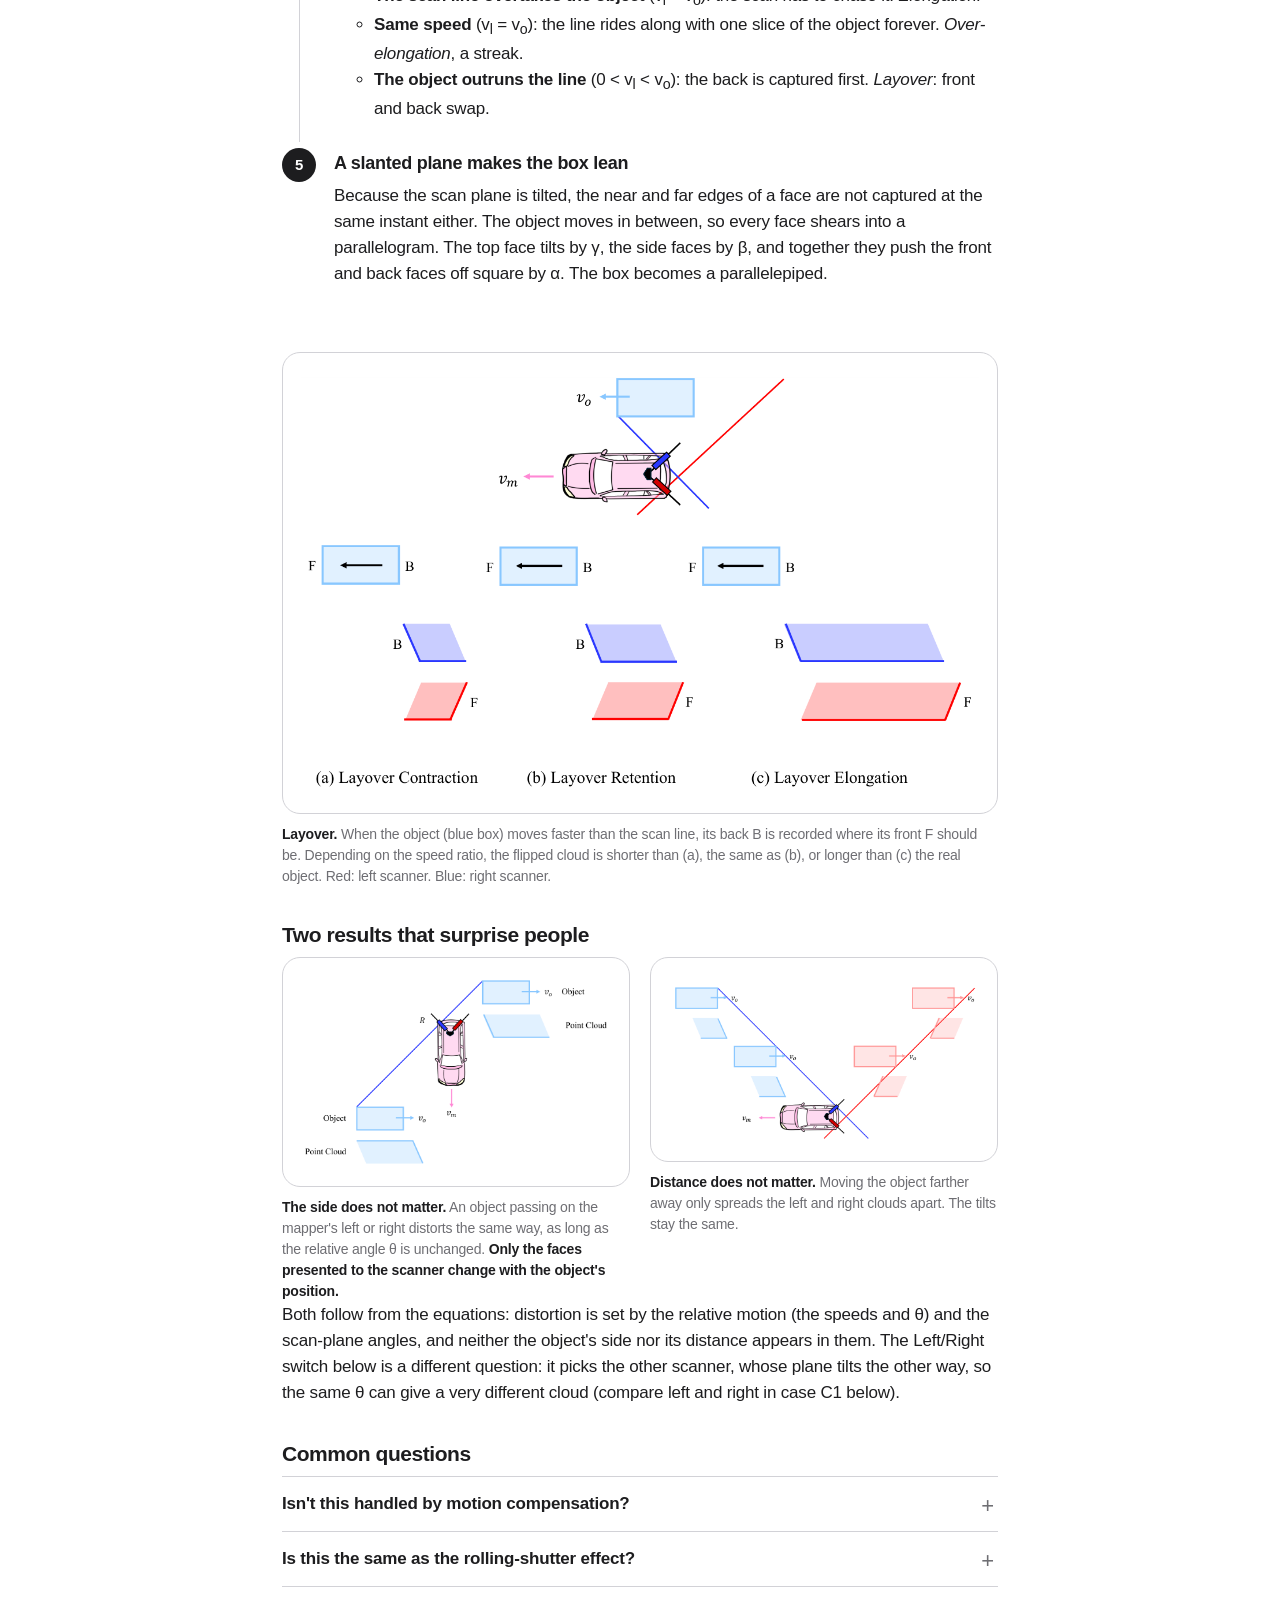
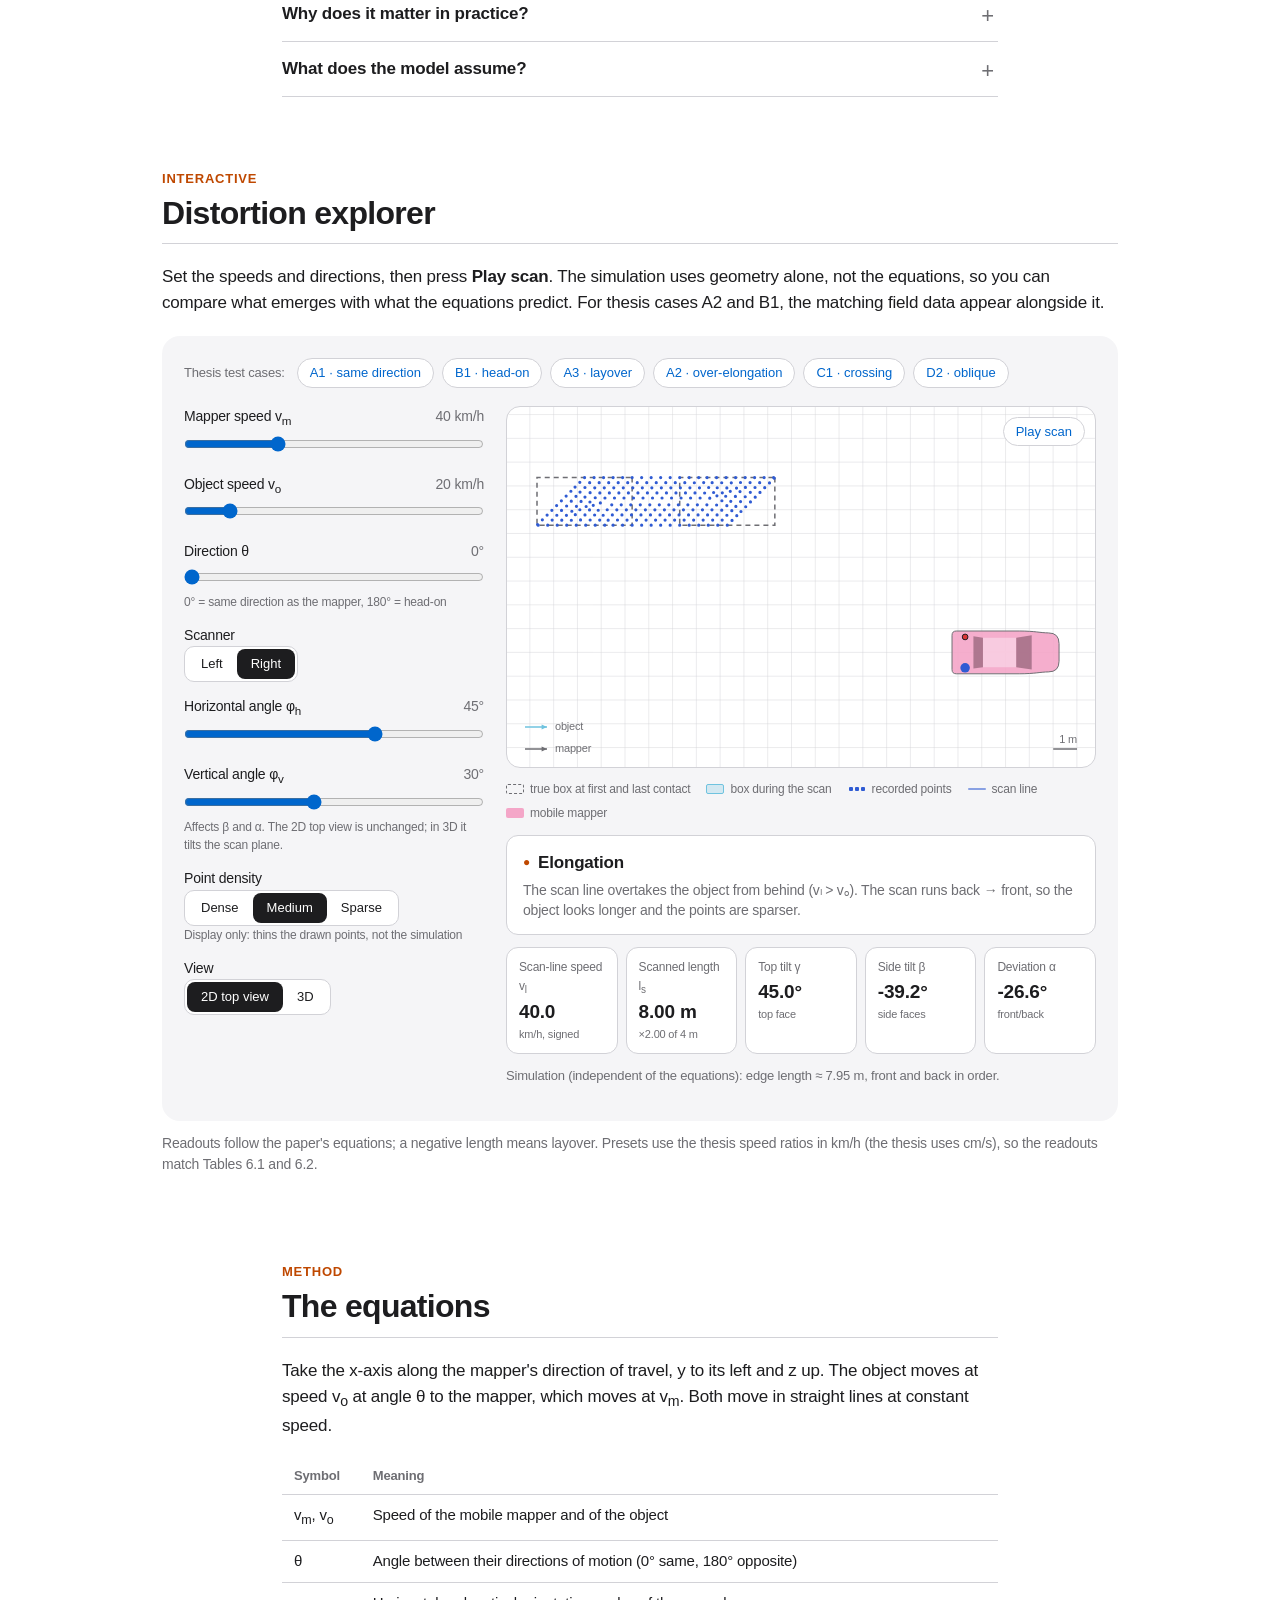
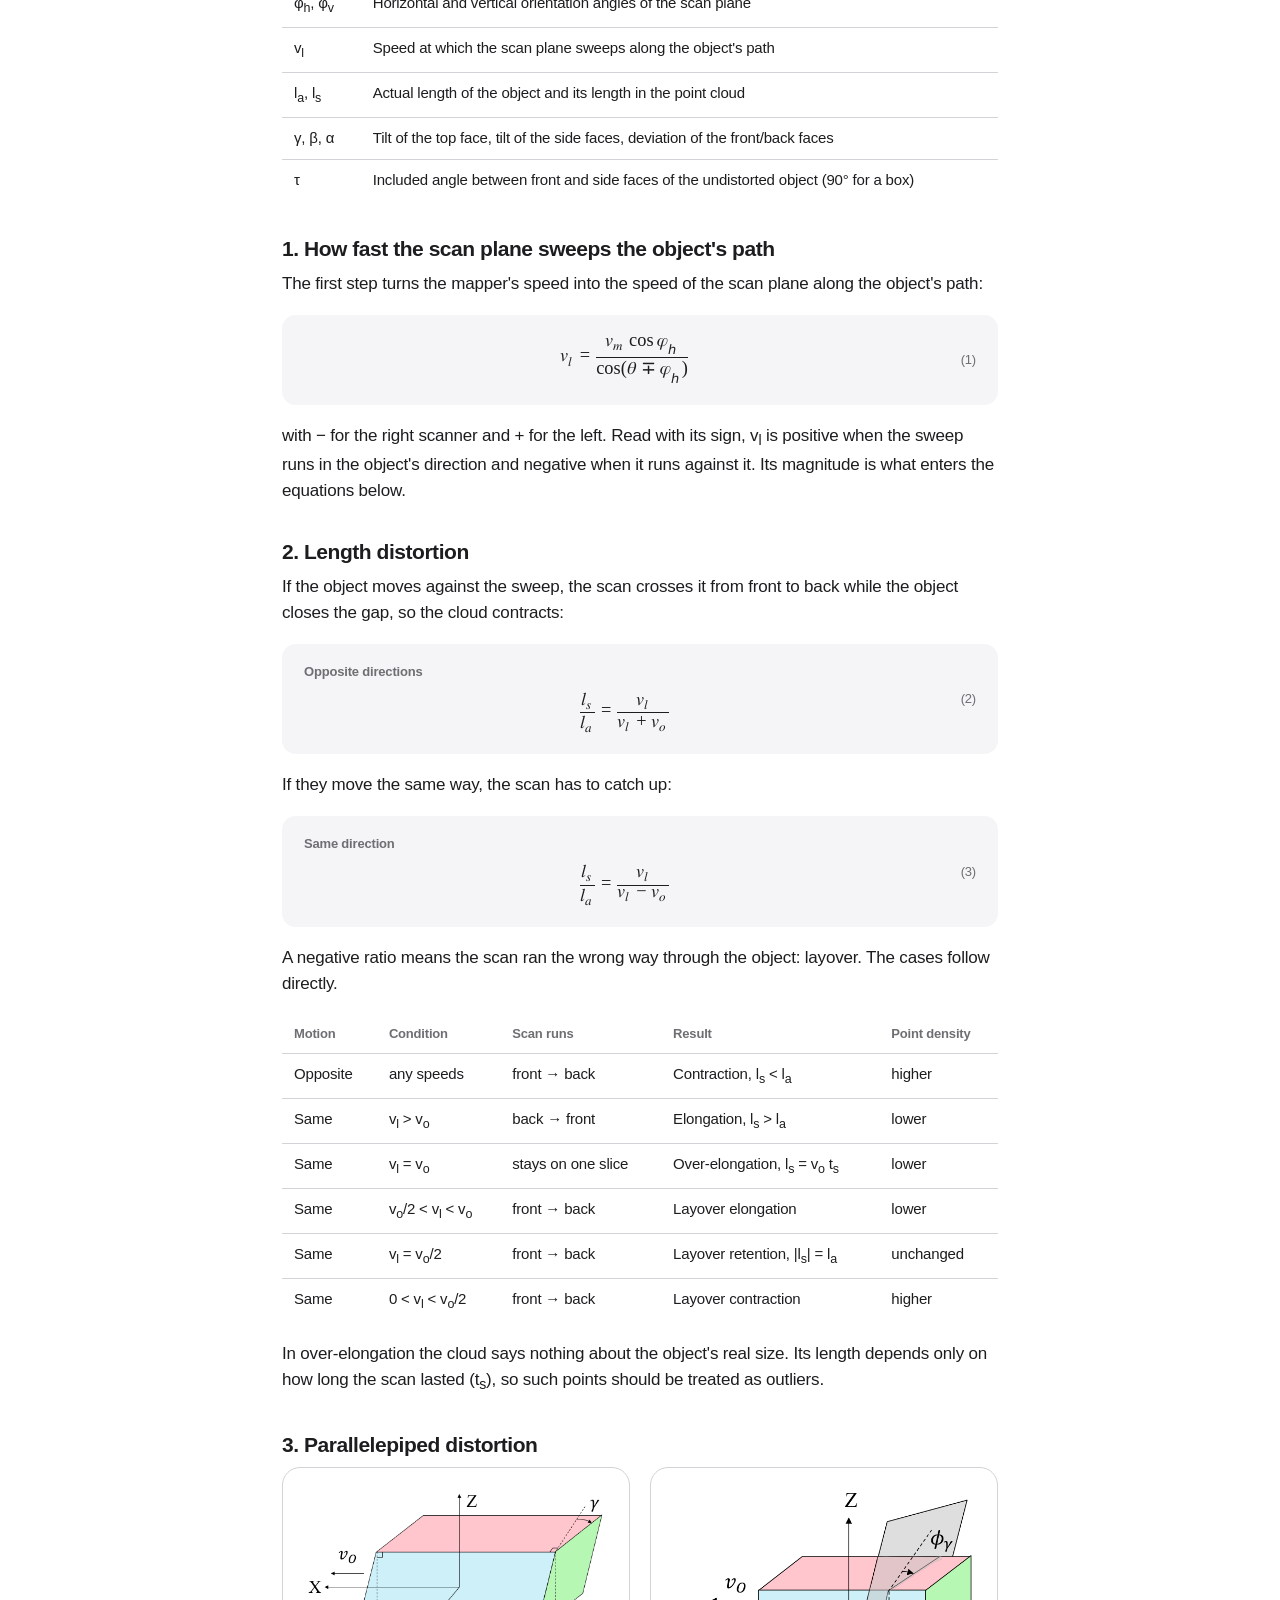
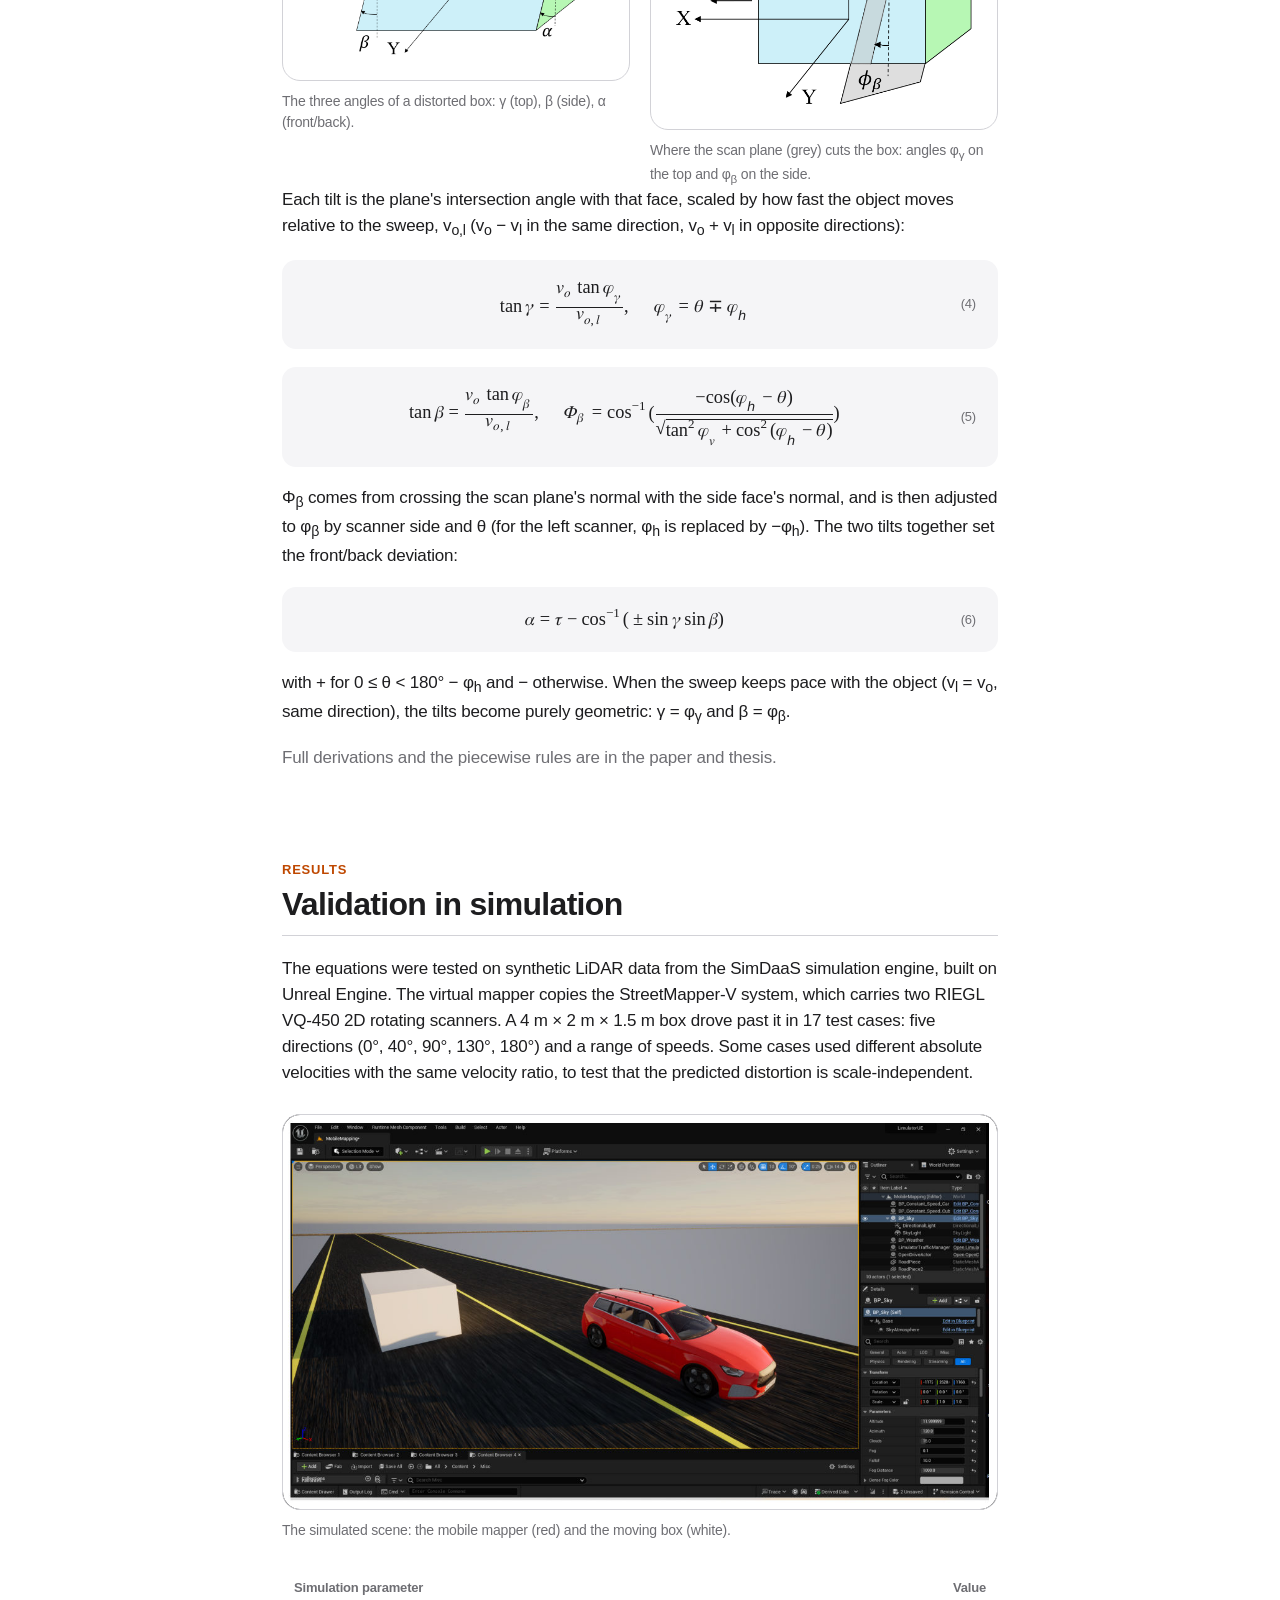
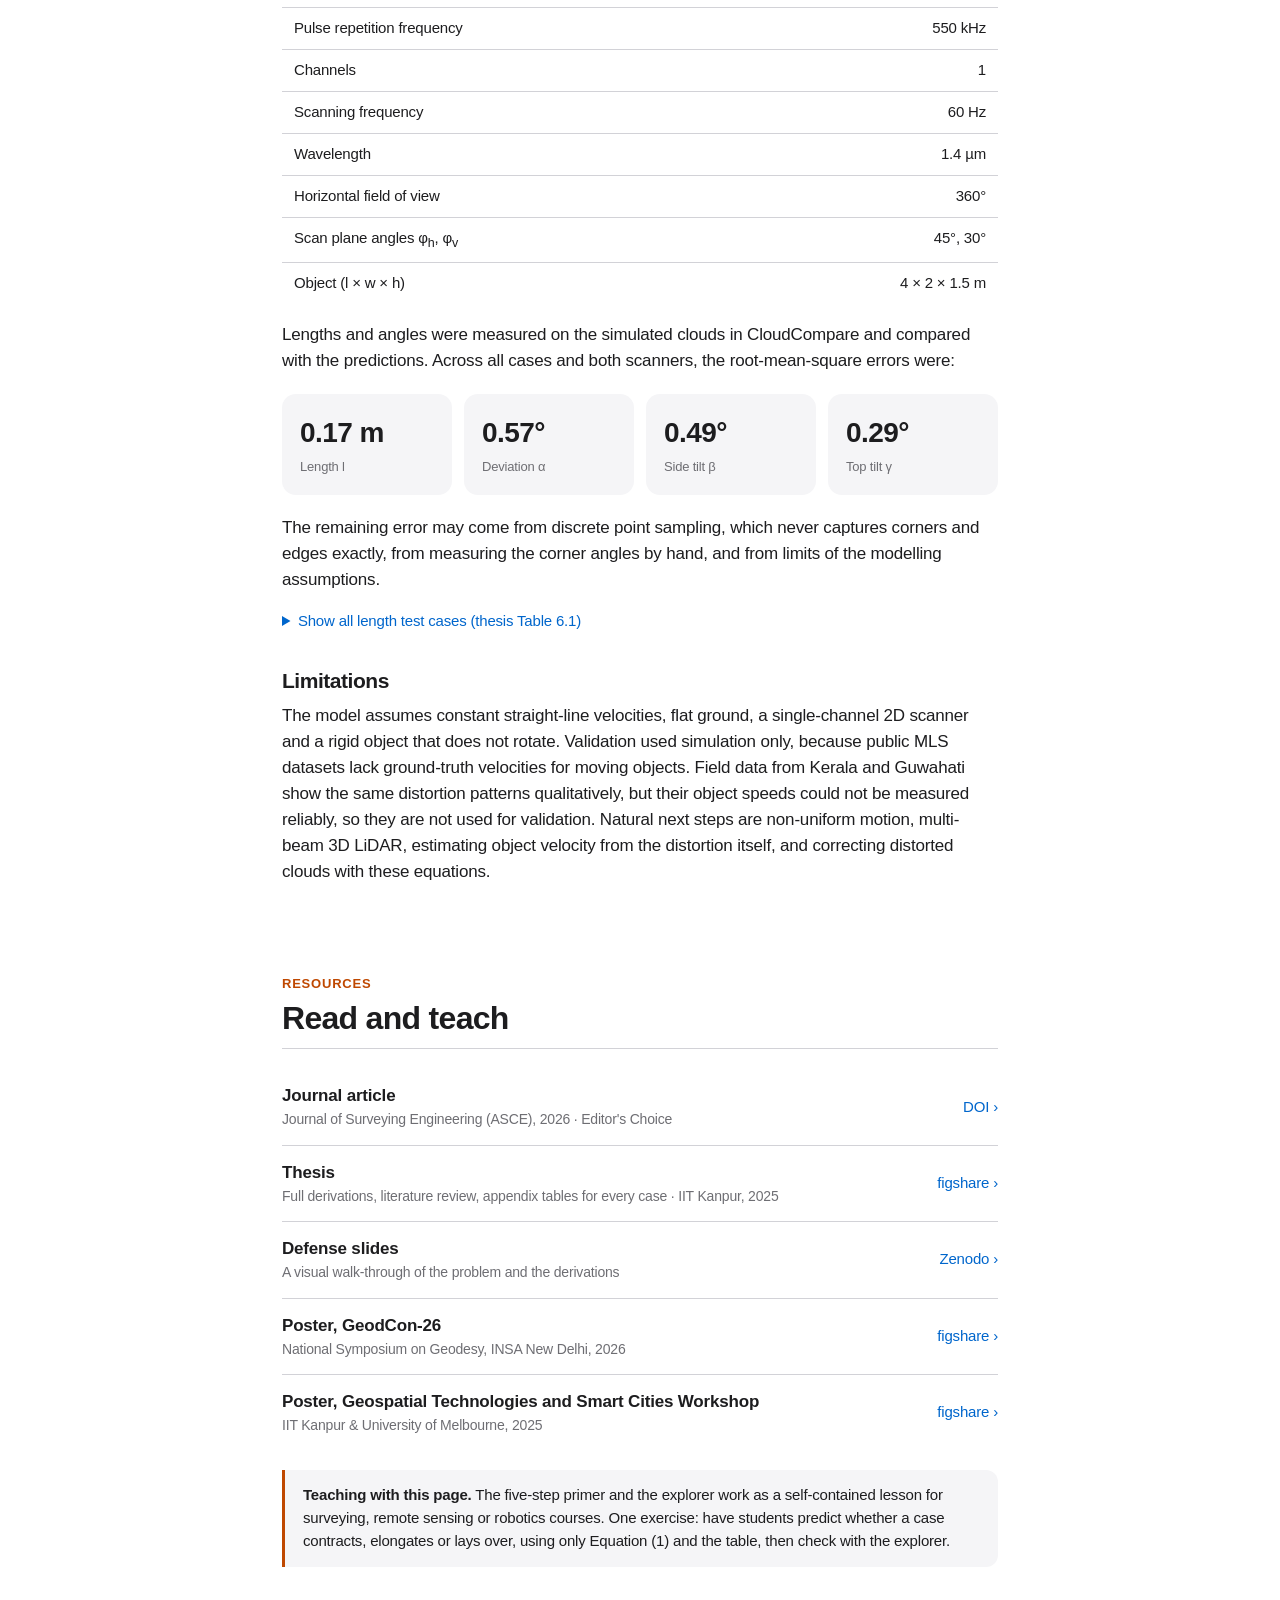
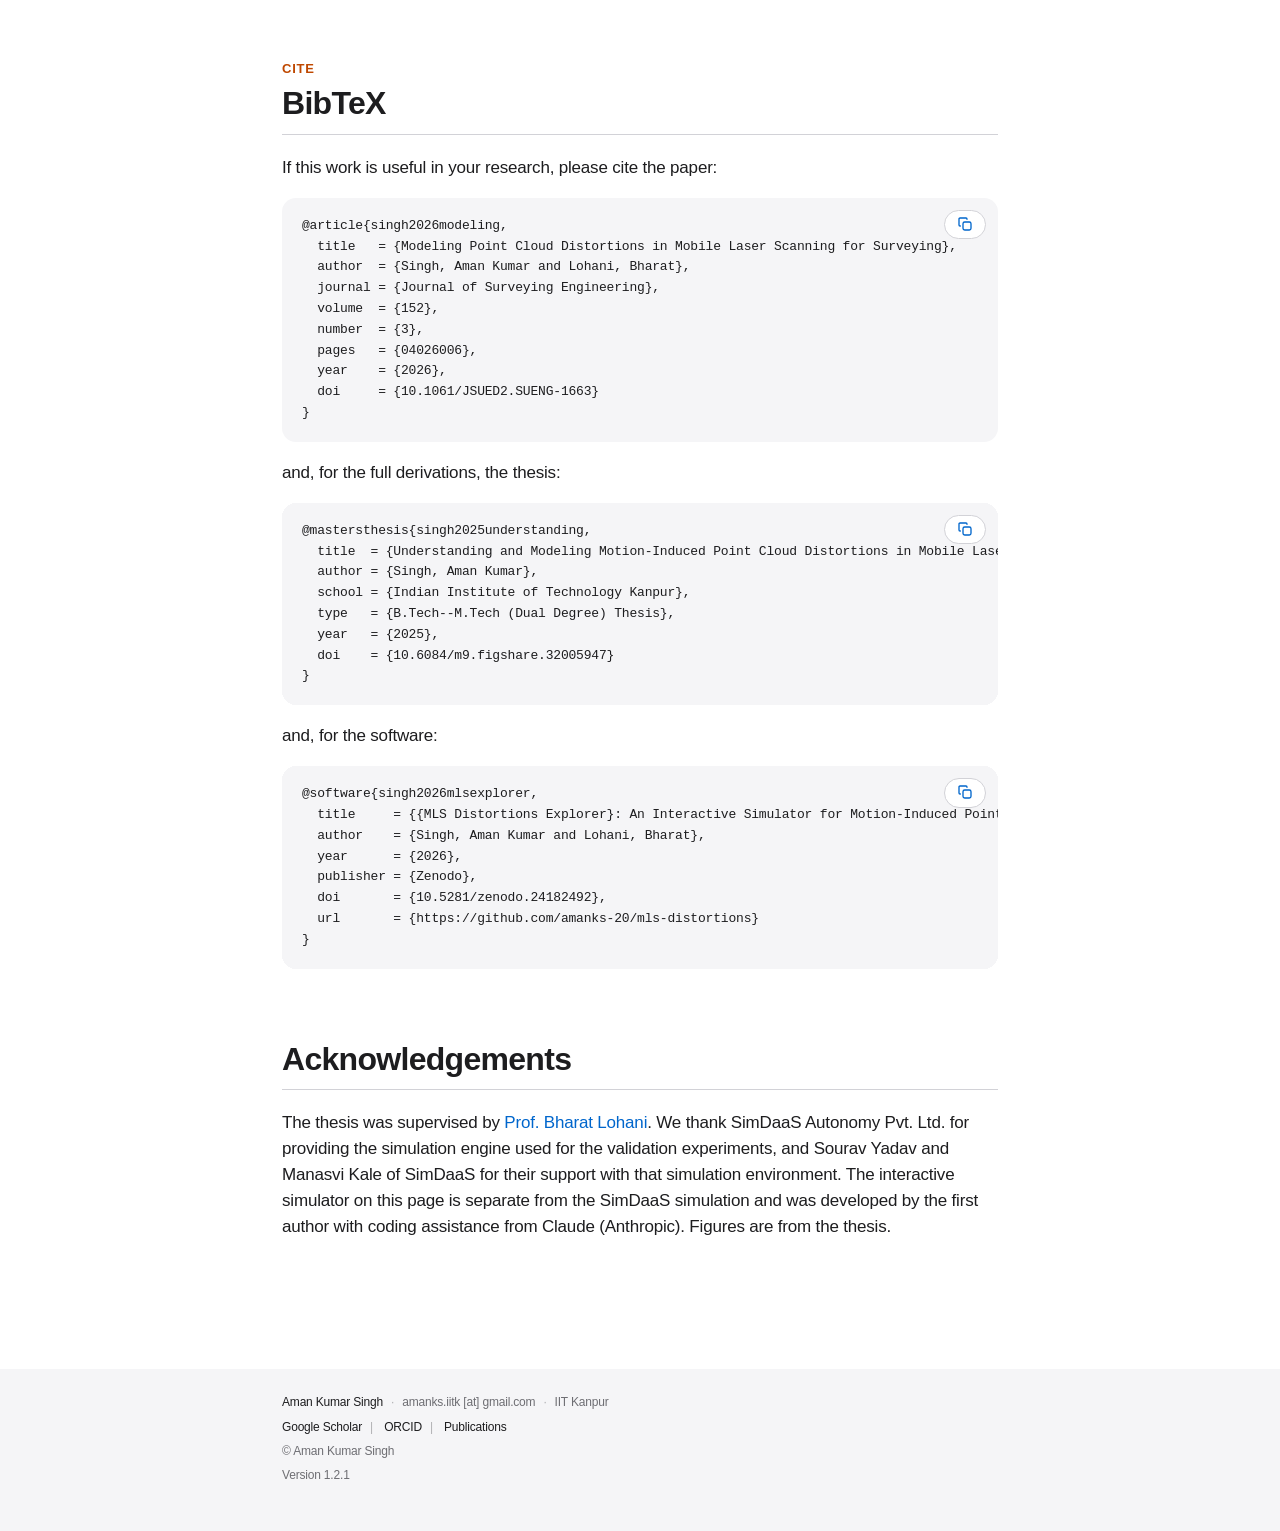
==== commit 0a8bc221: "Explorer: shorten the readouts note Co-Authored-By: Claude Opus 5.5 <noreply@anthropic.com>" ====
--- a/index.html
+++ b/index.html
@@ -343,7 +343,7 @@
                     </div>
                 </div>
             </div>
-            <p class="muted" style="font-size:14px;margin-top:12px">Readouts use the paper's equations, and signs follow them; a negative length means layover. Presets use the thesis speed ratios (km/h here, cm/s in the thesis), so the readouts match Tables 6.1 and 6.2.</p>
+            <p class="muted" style="font-size:14px;margin-top:12px">Readouts follow the paper's equations; a negative length means layover. Presets use the thesis speed ratios in km/h (the thesis uses cm/s), so the readouts match Tables 6.1 and 6.2.</p>
             <noscript><p class="note">The explorer needs JavaScript. The equations below give the same results.</p></noscript>
         </section>
 
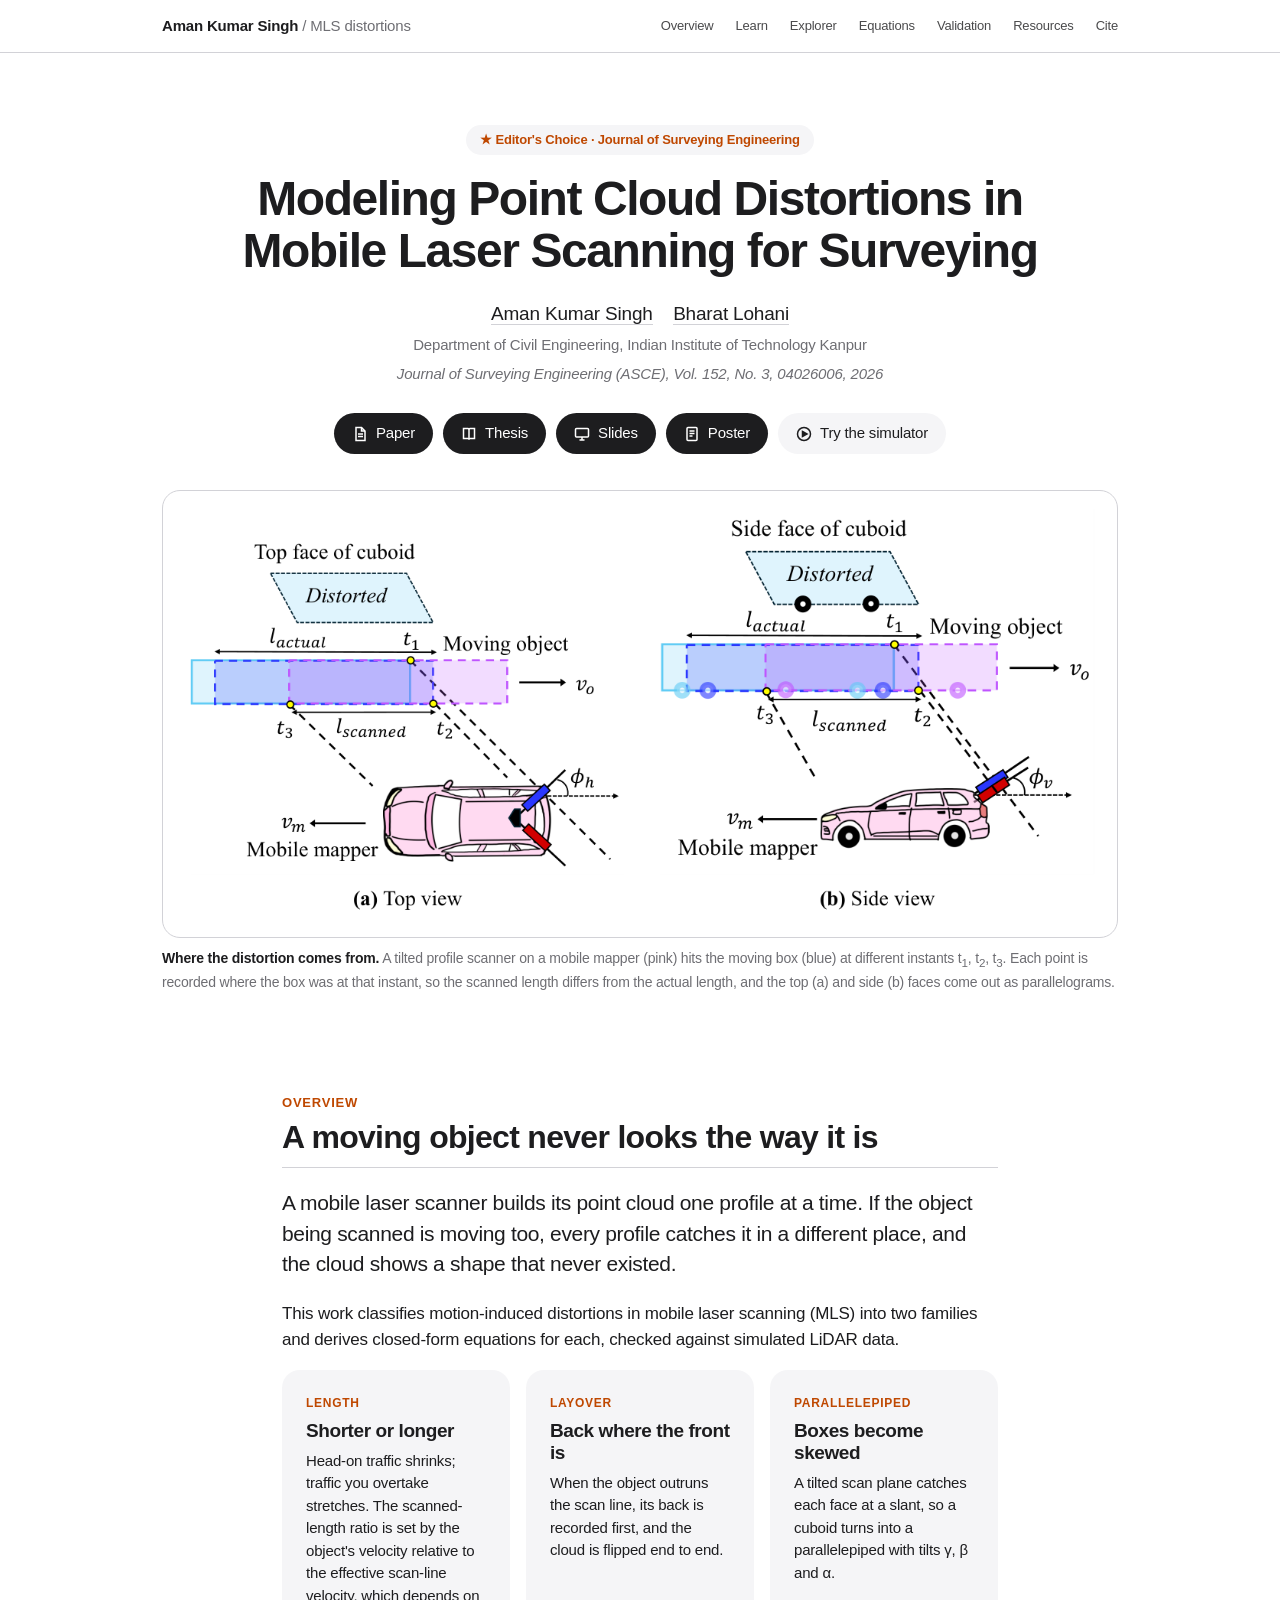
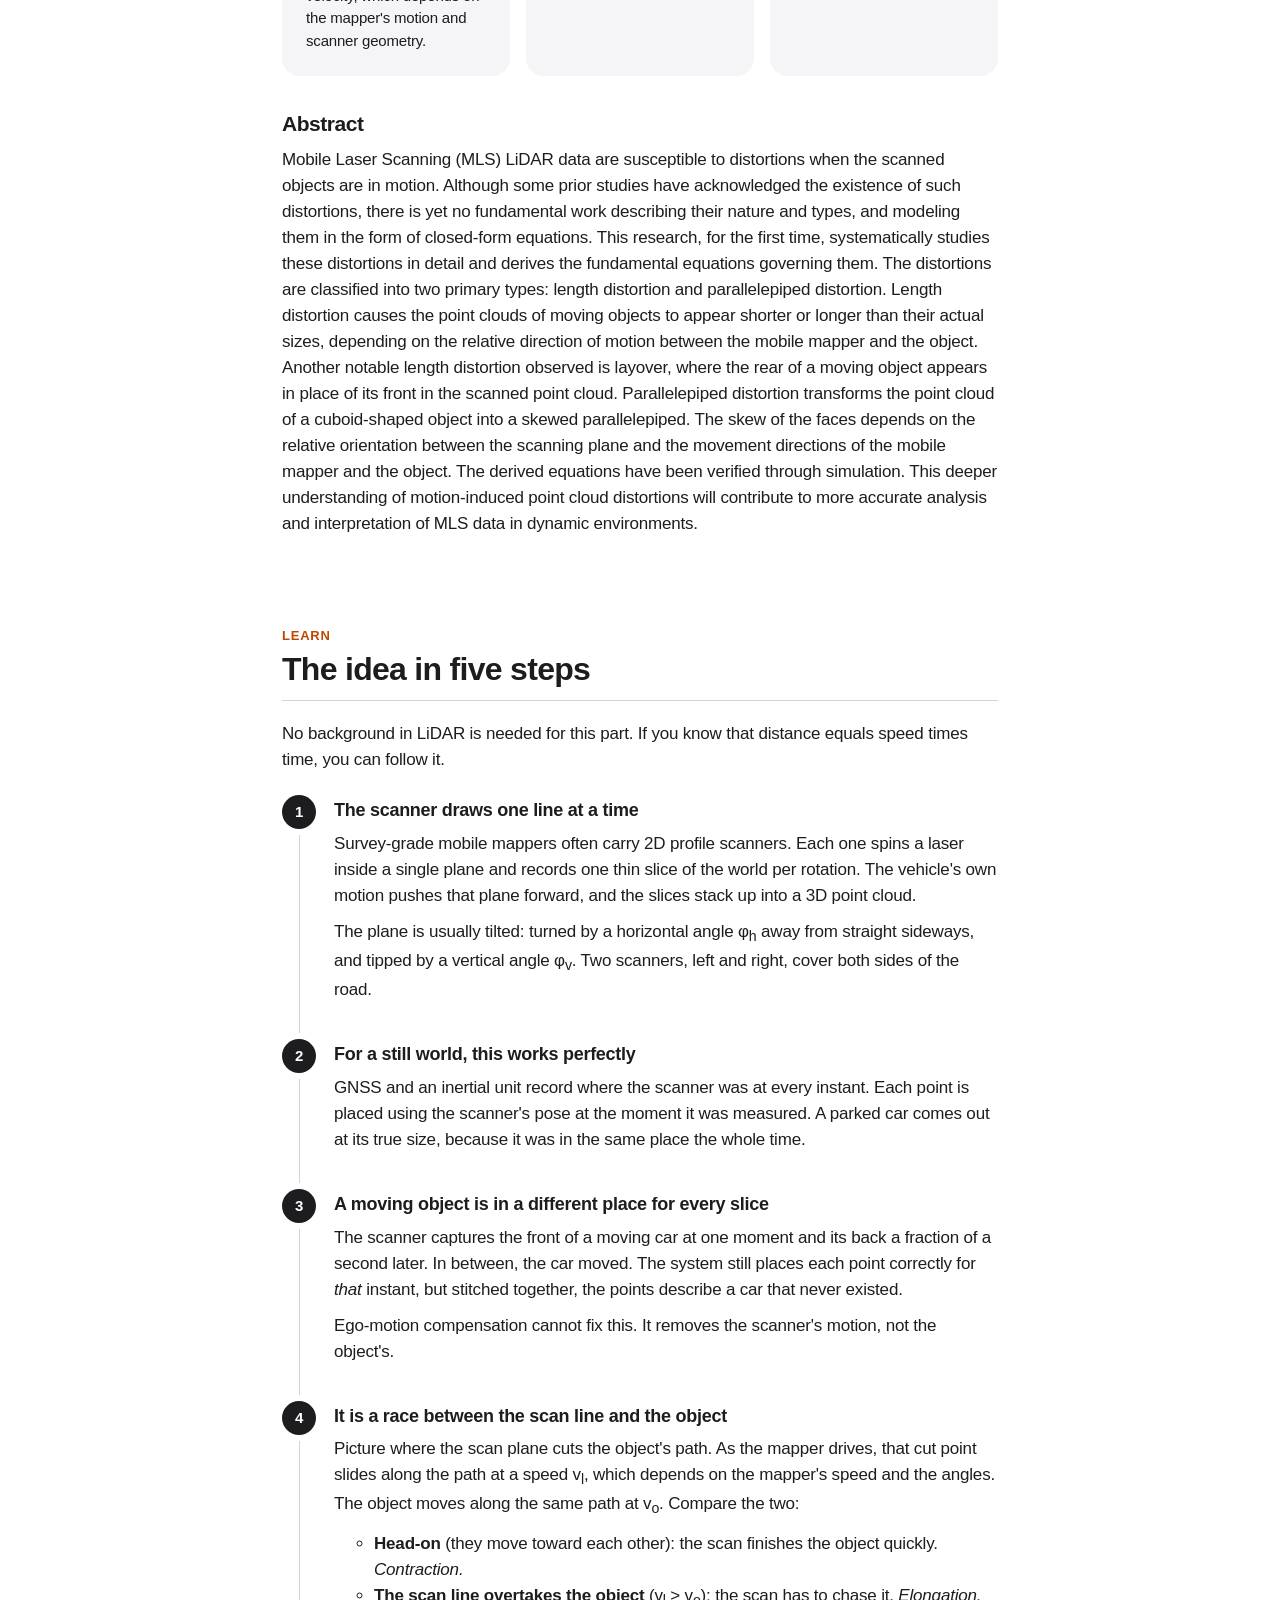
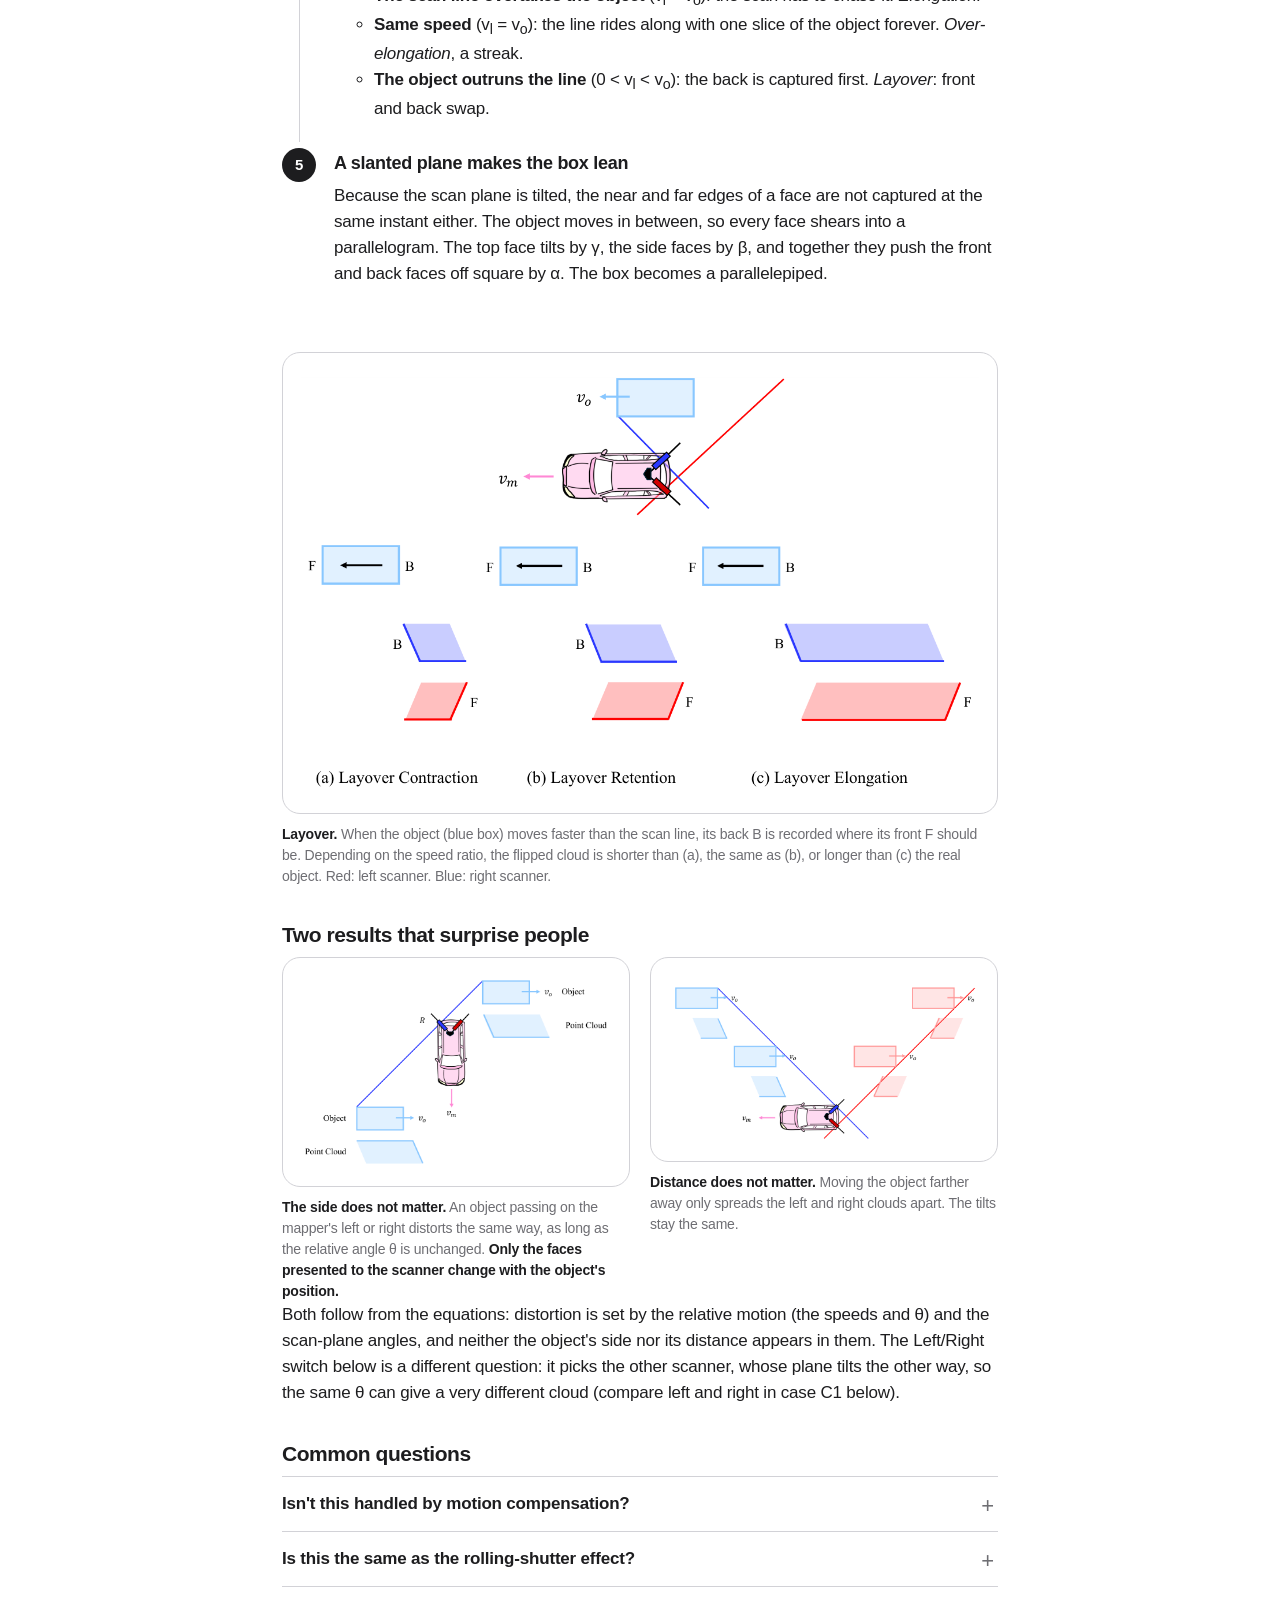
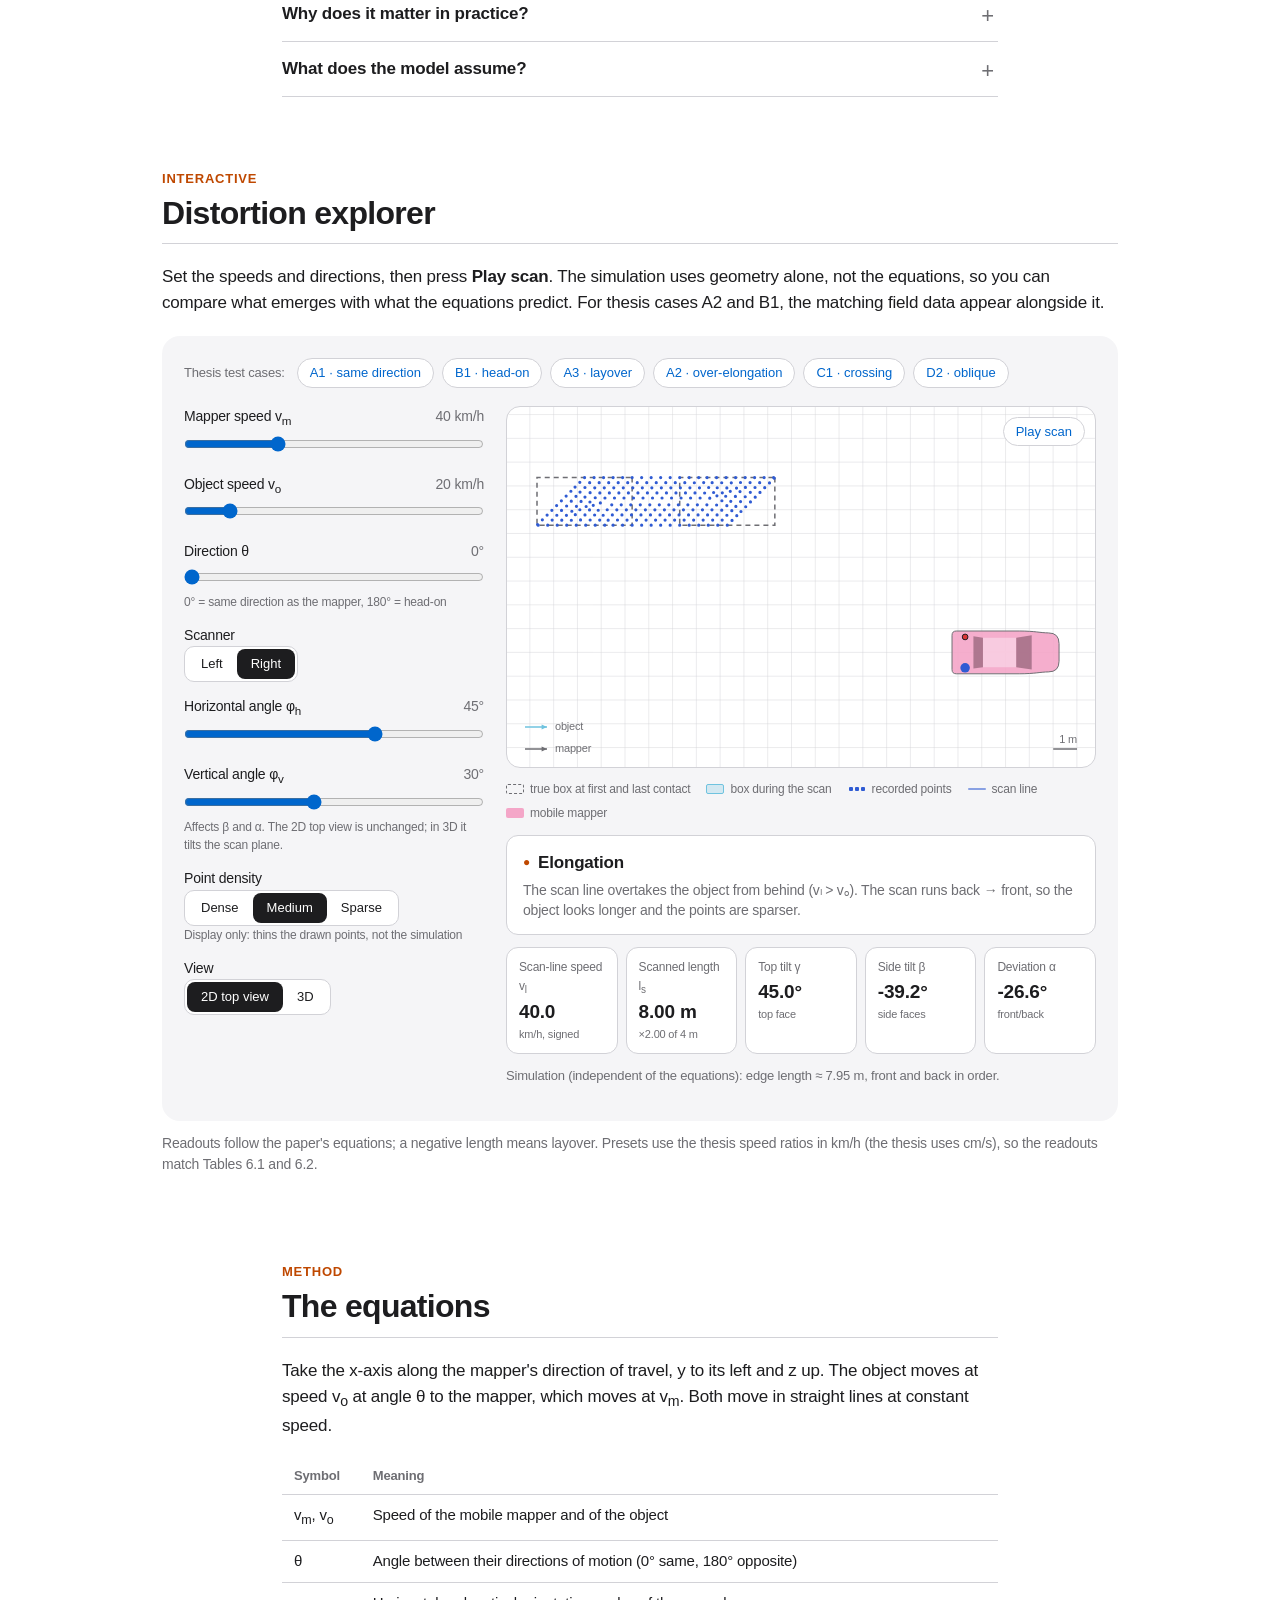
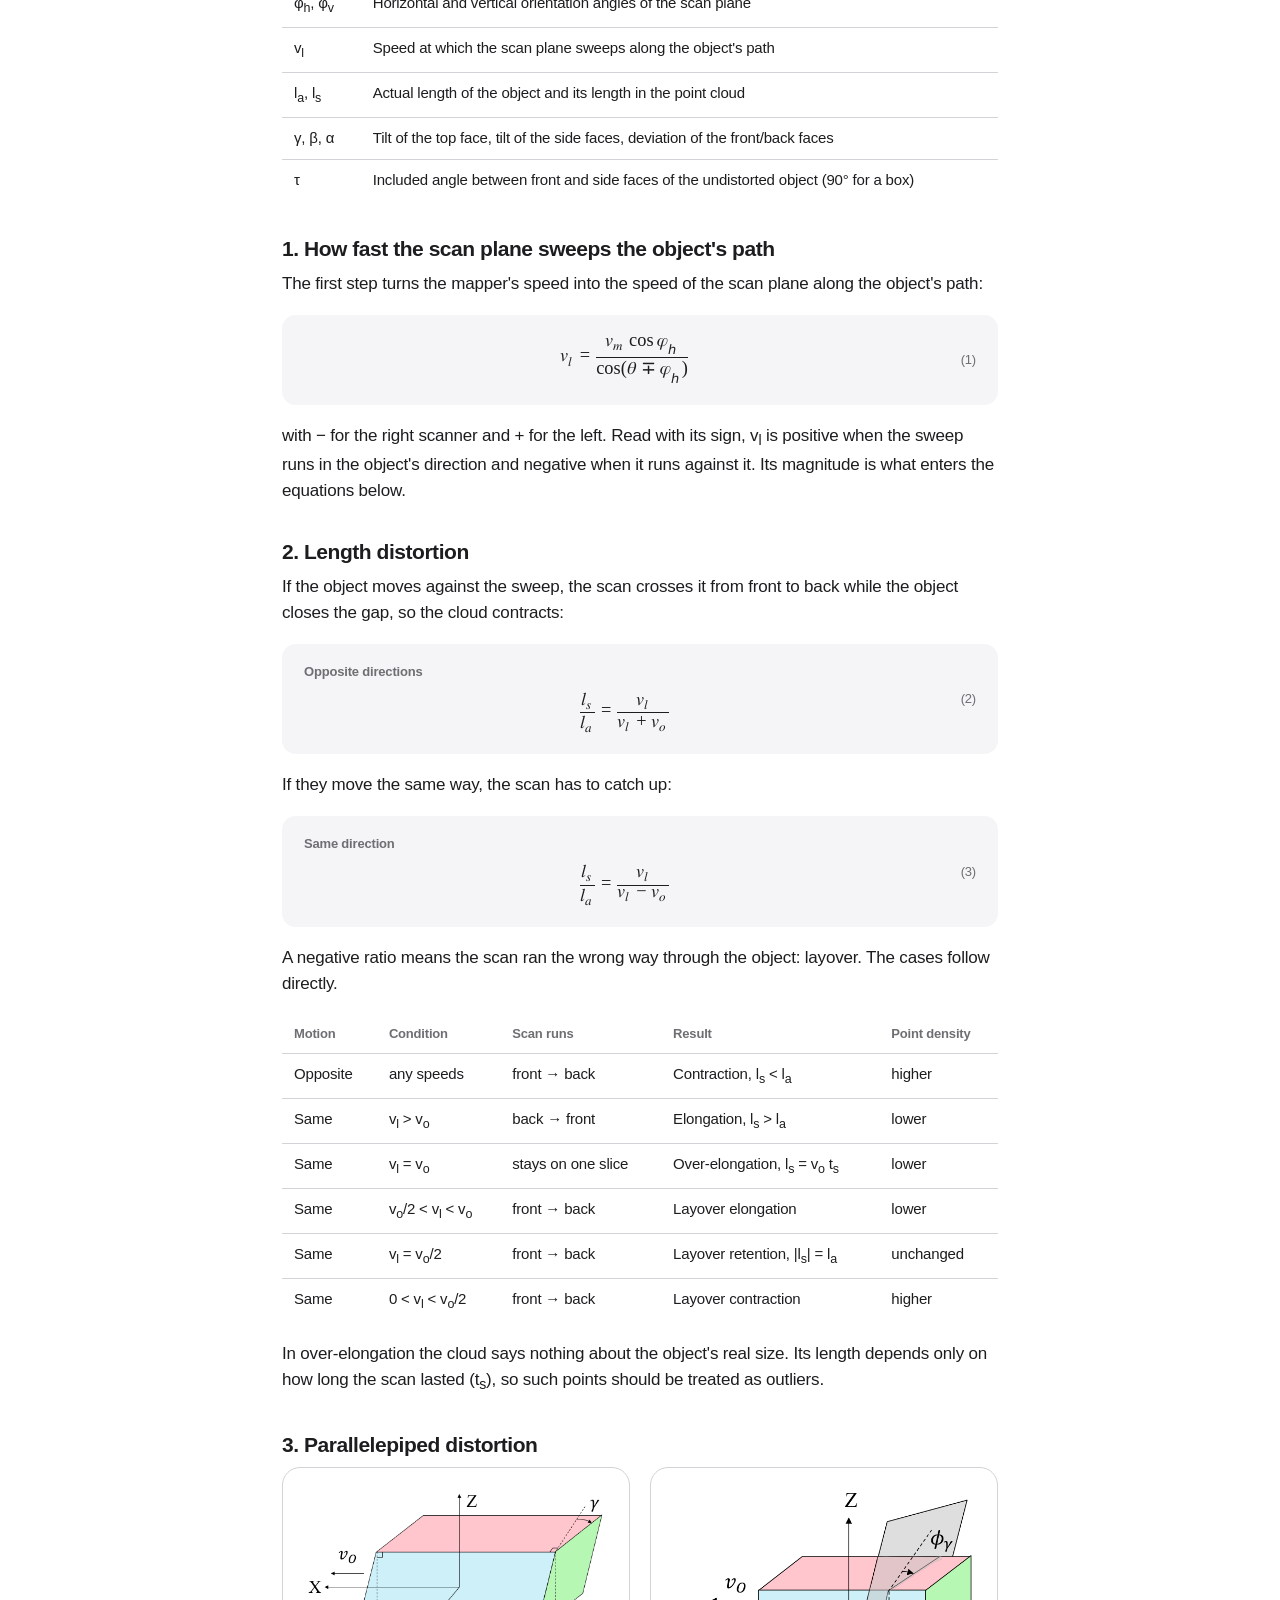
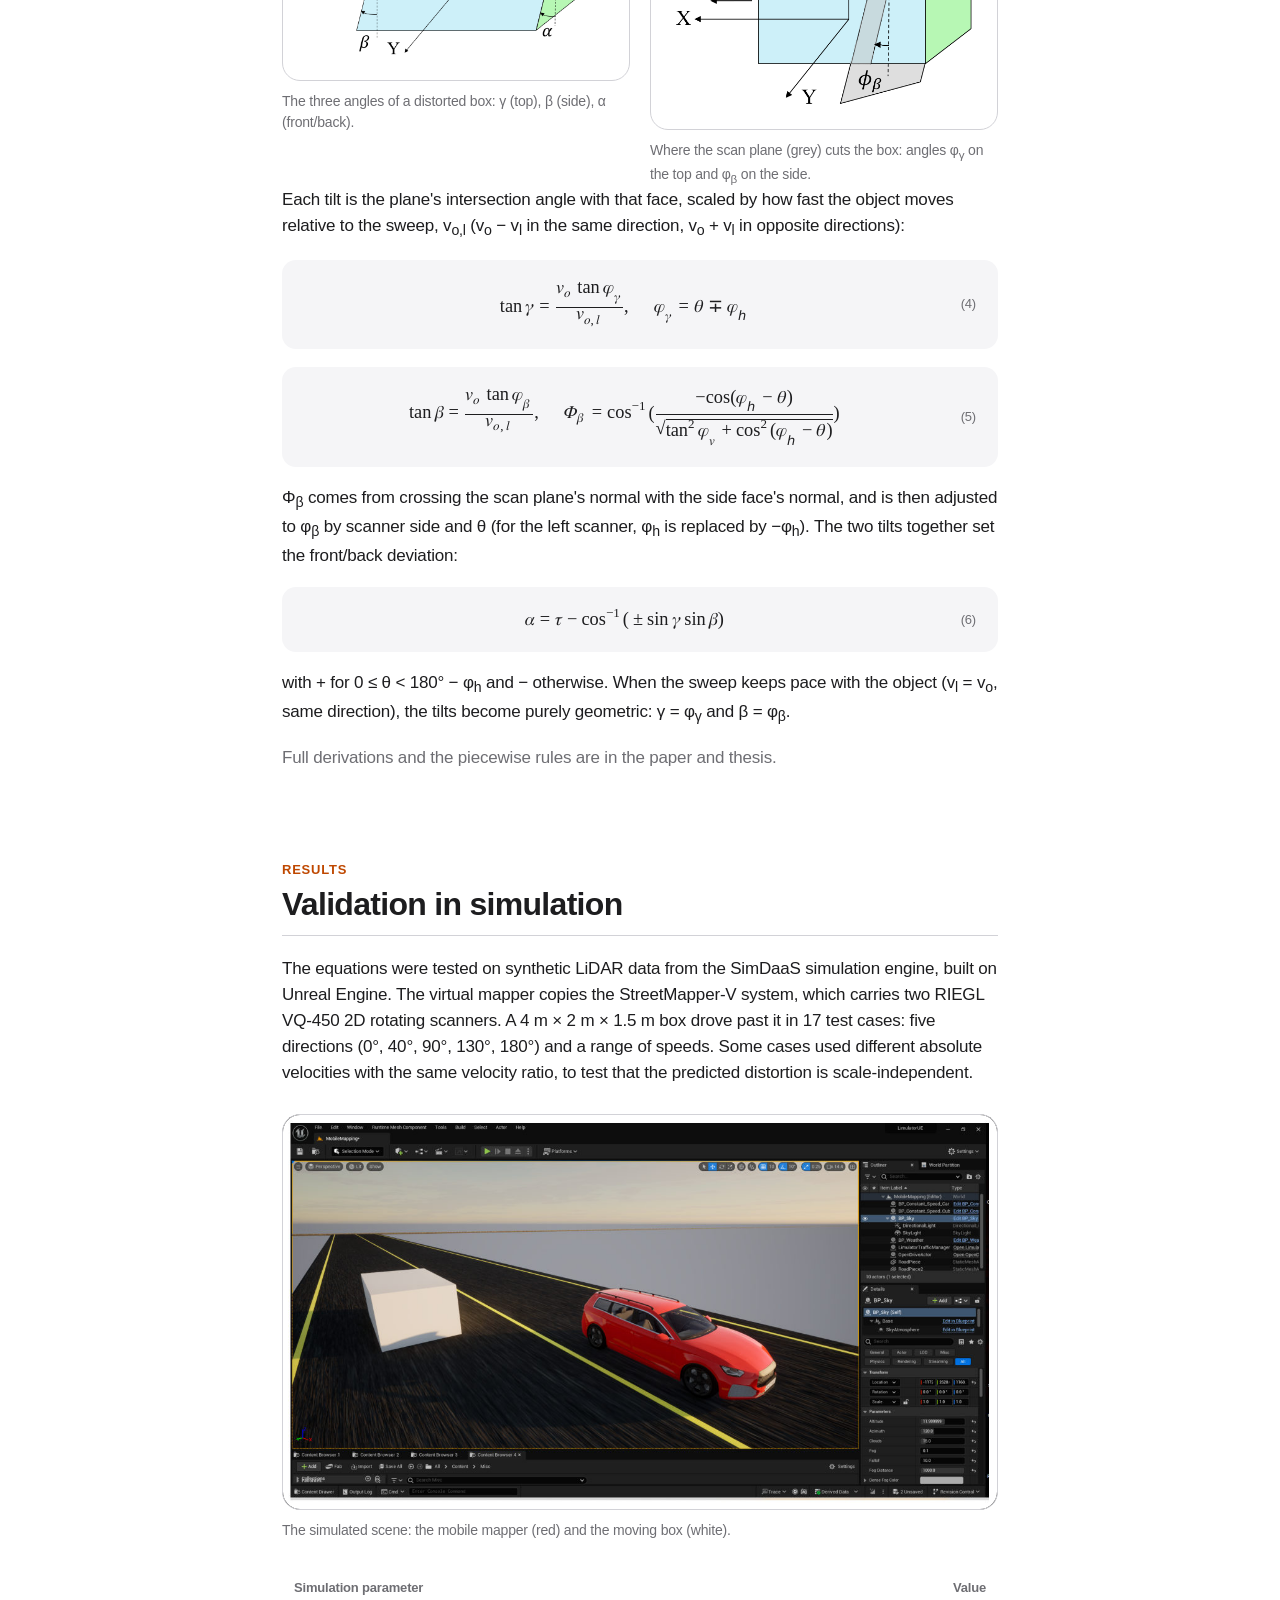
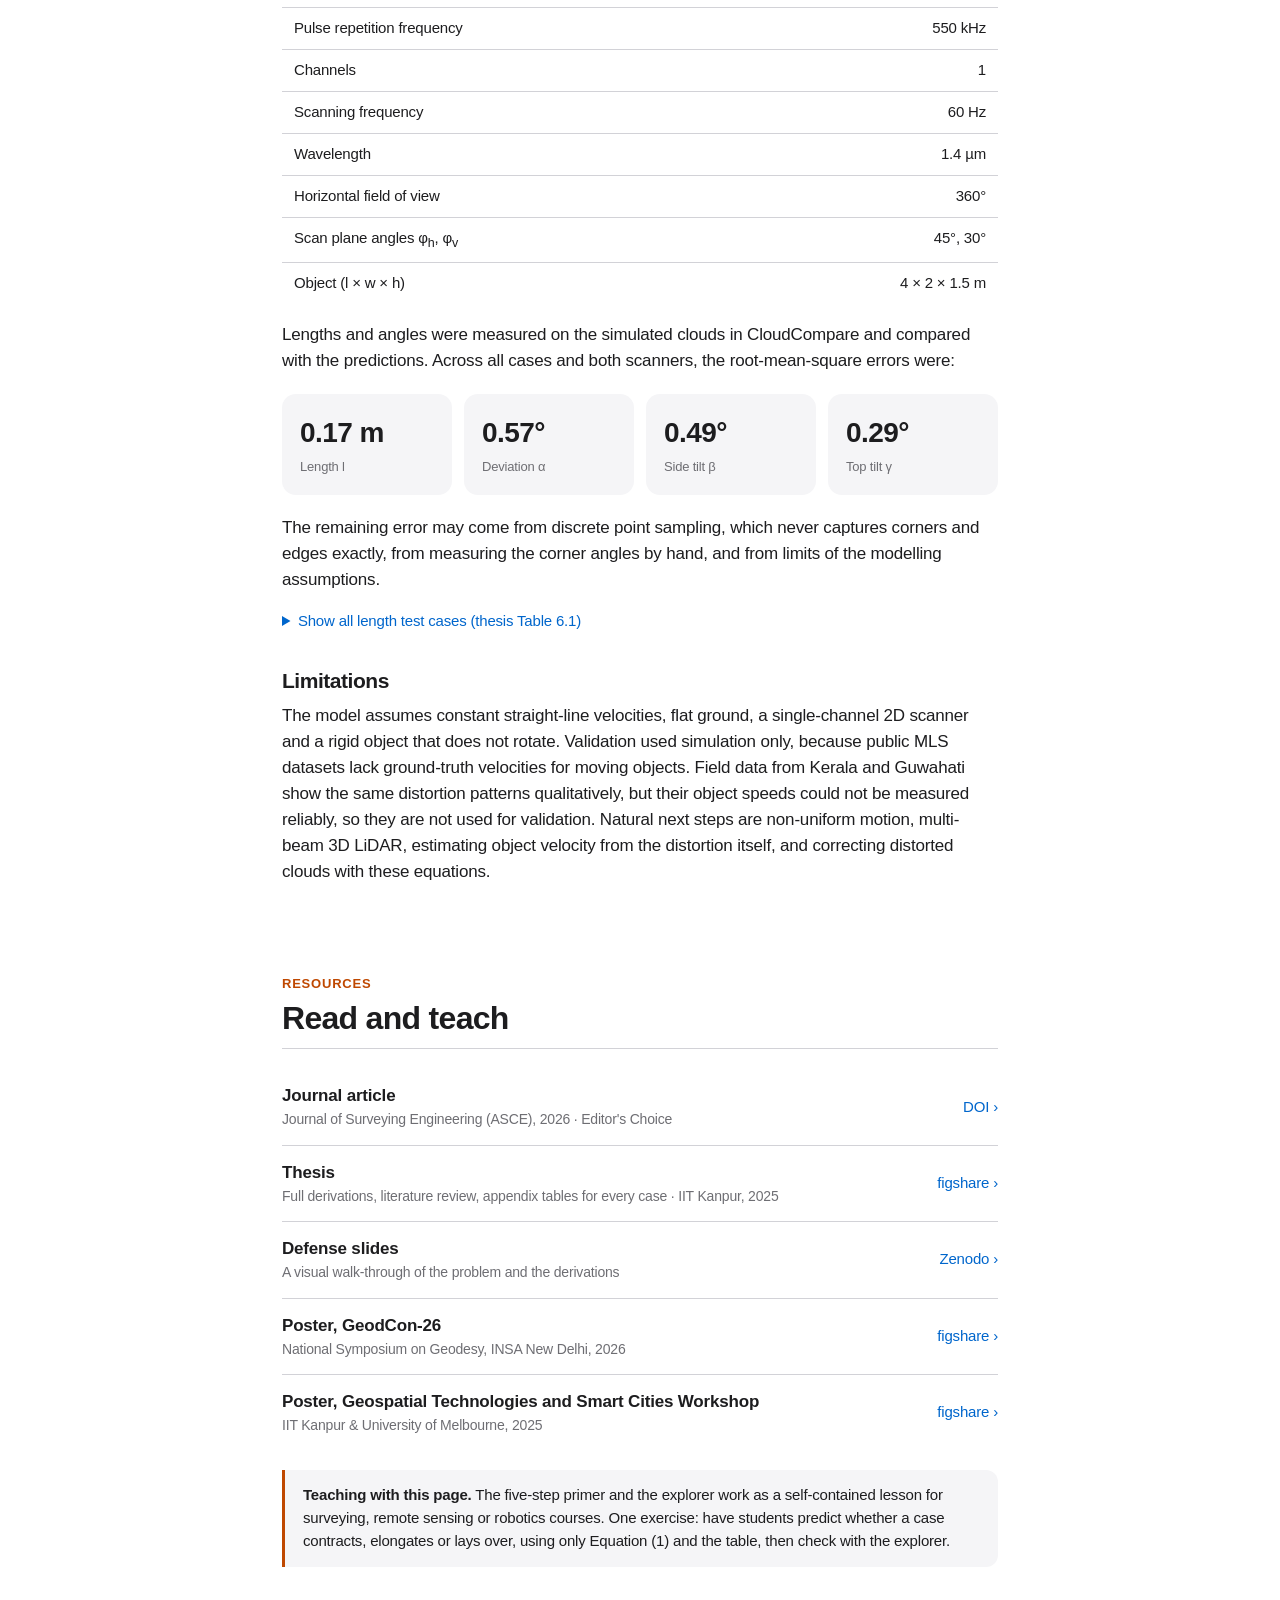
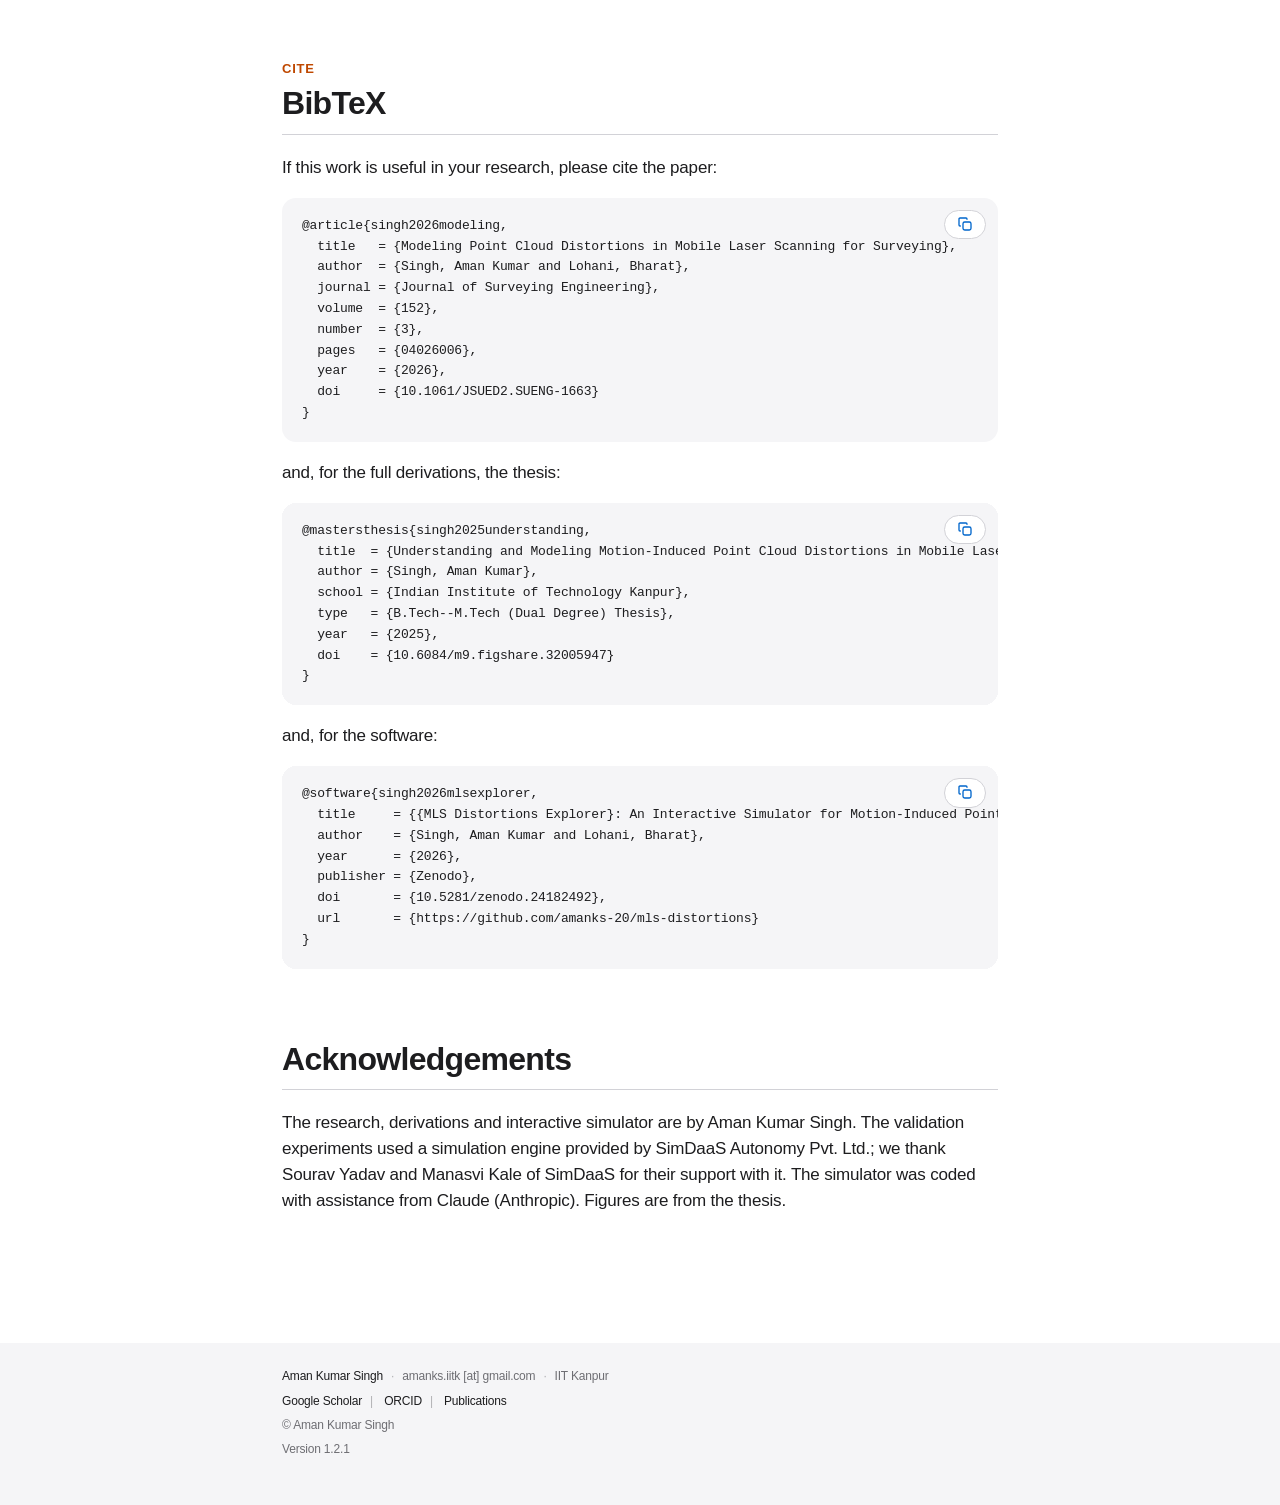
==== commit 7609217e: "Acknowledgements: lead with own work, keep SimDaaS and coding-assistance credit Co-Authored-By: Clau" ====
--- a/index.html
+++ b/index.html
@@ -558,7 +558,7 @@
 
             <section class="section" id="ack">
                 <h2>Acknowledgements</h2>
-                <p>The thesis was supervised by <a href="https://home.iitk.ac.in/~blohani/" target="_blank" rel="noopener">Prof. Bharat Lohani</a>. We thank SimDaaS Autonomy Pvt. Ltd. for providing the simulation engine used for the validation experiments, and Sourav Yadav and Manasvi Kale of SimDaaS for their support with that simulation environment. The interactive simulator on this page is separate from the SimDaaS simulation and was developed by the first author with coding assistance from Claude (Anthropic). Figures are from the thesis.</p>
+                <p>The research, derivations and interactive simulator are by Aman Kumar Singh. The validation experiments used a simulation engine provided by SimDaaS Autonomy Pvt. Ltd.; we thank Sourav Yadav and Manasvi Kale of SimDaaS for their support with it. The simulator was coded with assistance from Claude (Anthropic). Figures are from the thesis.</p>
             </section>
         </div>
     </main>
